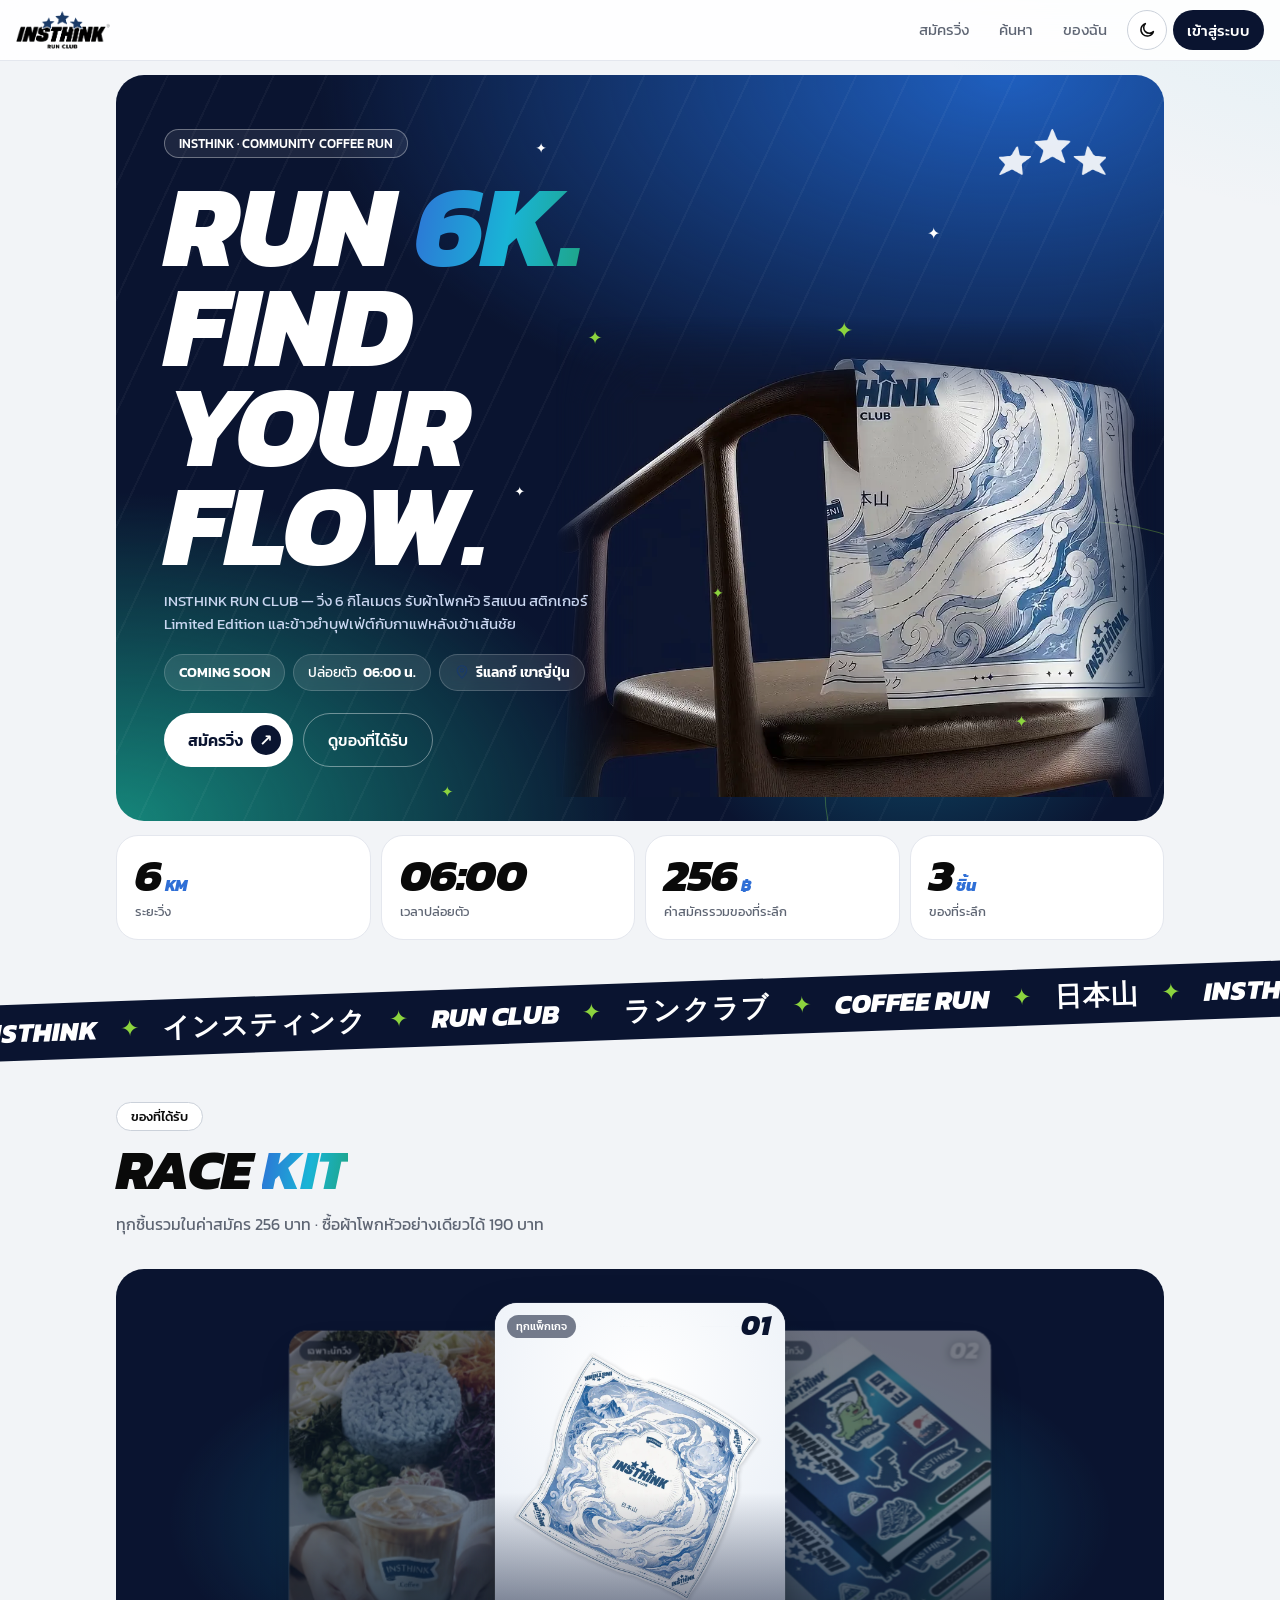
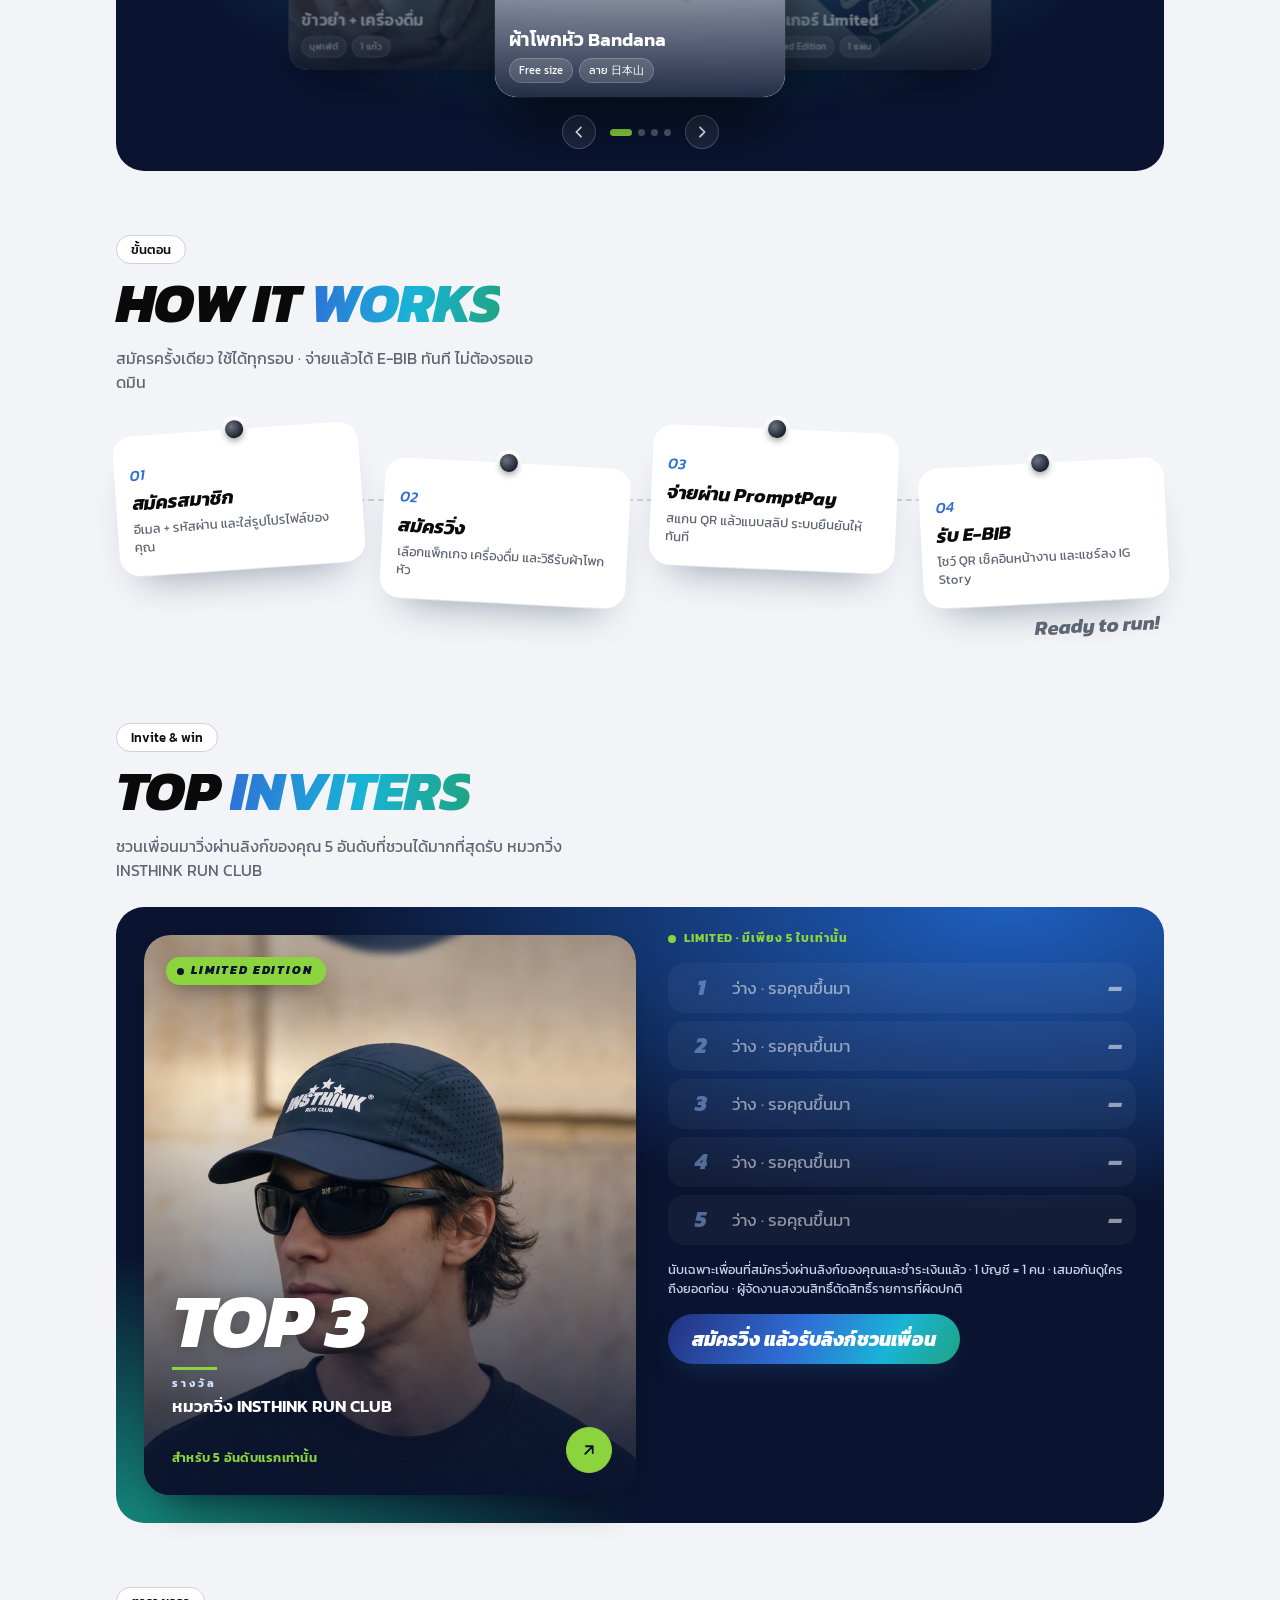
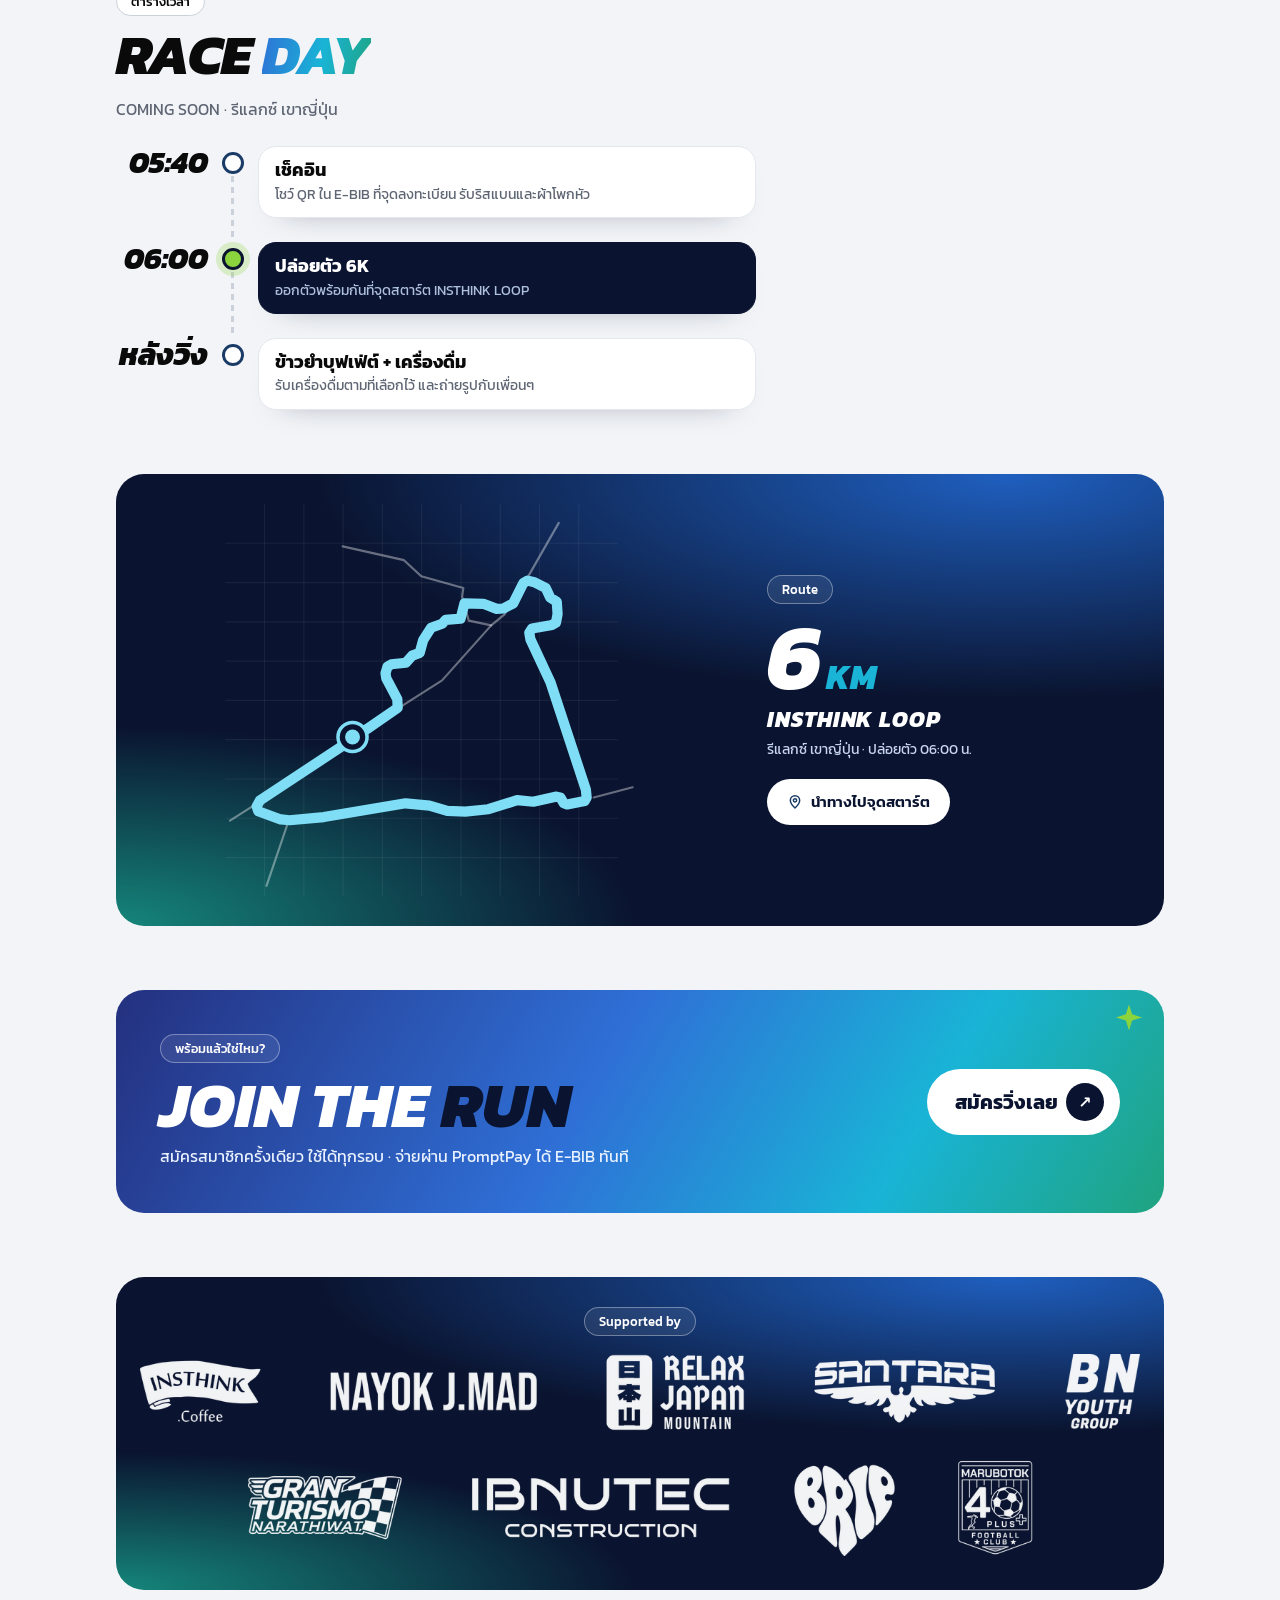
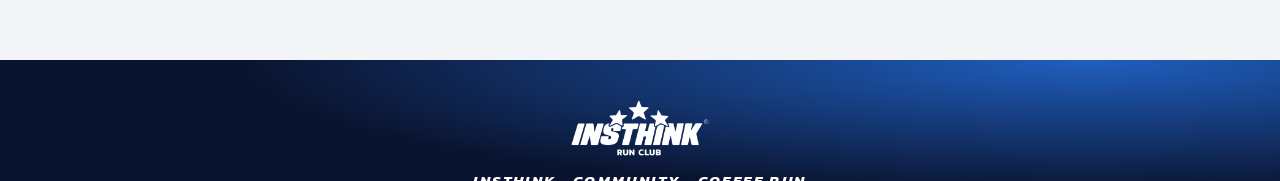
==== index.html @ 8b151c6b "Add files via upload" ====
<!doctype html>
<html lang="th">
<head>
  <meta charset="utf-8">
  <meta name="viewport" content="width=device-width, initial-scale=1, viewport-fit=cover">
  <meta name="theme-color" content="#FFFFFF">
  <script>try{var t=localStorage.getItem('irc_theme')||(matchMedia('(prefers-color-scheme: dark)').matches?'dark':'light');document.documentElement.dataset.theme=t;if(t==='dark')document.querySelector('meta[name=theme-color]').content='#070D1F'}catch(e){}</script>
  <title>INSTHINK RUN CLUB · สมัครวิ่ง 6K</title>
  <meta name="description" content="สมัครวิ่ง 6K กับ INSTHINK RUN CLUB รับผ้าโพกหัว Bandana และ E-BIB ออนไลน์">
  <link rel="icon" href="img/logo.png">
  <link rel="preconnect" href="https://fonts.googleapis.com">
  <link rel="preconnect" href="https://fonts.gstatic.com" crossorigin>
  <link href="https://fonts.googleapis.com/css2?family=Kanit:ital,wght@0,300;0,400;0,500;0,600;0,700;0,800;1,700;1,800&display=swap" rel="stylesheet">
  <link rel="stylesheet" href="css/style.css?v=20.24">
</head>
<body>
  <header class="site-head" data-nav></header>

  <div class="wrap">
    <!-- ================= HERO (การ์ดมืดไล่เฉด + รูปผ้าโพกหัว) ================= -->
    <section class="hero2">
      <div class="hero-sparks" aria-hidden="true"><span class="spark t1">✦</span><span class="spark t2">✦</span><span class="spark t3">✦</span><span class="spark t4">✦</span></div>
      <div class="hero2-text">
        <span class="kicker light">INSTHINK · COMMUNITY COFFEE RUN</span>
        <h1>Run <span class="g">6K.</span><br>Find Your Flow.</h1>
        <p class="hero2-sub"><span id="evEdition">INSTHINK RUN CLUB</span> — วิ่ง 6 กิโลเมตร รับผ้าโพกหัว ริสแบน สติกเกอร์ Limited Edition และข้าวยำบุฟเฟ่ต์กับกาแฟหลังเข้าเส้นชัย</p>
        <div class="hero-meta">
          <span class="meta-chip"><b id="evDate">—</b></span>
          <span class="meta-chip">ปล่อยตัว <b id="evTime">—</b></span>
          <a class="meta-chip map-chip" id="evLocLink" target="_blank" rel="noopener"><svg viewBox="0 0 24 24" width="16" height="16" fill="none" stroke="currentColor" stroke-width="2.2" stroke-linecap="round" stroke-linejoin="round"><path d="M12 21s-7-6.1-7-11.5A7 7 0 0 1 19 9.5C19 14.9 12 21 12 21z"/><circle cx="12" cy="9.5" r="2.5"/></svg><b id="evLoc">—</b></a>
        </div>
        <div class="hero2-cta">
          <a class="btn btn-light" href="register.html">สมัครวิ่ง <span class="arr">↗</span></a>
          <a class="btn btn-ghost" href="#goods">ดูของที่ได้รับ</a>
        </div>
      </div>
      <div class="hero2-art" aria-hidden="true">
        <div class="hero-stars" id="heroStars"></div>
        <div class="bandana-shot bstage" id="bStage">
          <video class="bs-video" autoplay muted loop playsinline preload="auto" poster="img/hero-chair-poster.webp" disablepictureinpicture>
            <source src="img/hero-chair.mp4" type="video/mp4">
          </video>
        </div>
        <span class="spark s1">✦</span><span class="spark s2">✦</span><span class="spark s3">✦</span><span class="spark s7">✦</span><span class="spark s9">✦</span>
      </div>
    </section>

    <!-- ตัวเลขสำคัญ -->
    <section class="stats" data-reveal="stagger">
      <div><b>6<small>KM</small></b><span>ระยะวิ่ง</span></div>
      <div><b id="stTime">06:00</b><span>เวลาปล่อยตัว</span></div>
      <div><b>256<small>฿</small></b><span>ค่าสมัครรวมของที่ระลึก</span></div>
      <div><b>3<small>ชิ้น</small></b><span>ของที่ระลึก</span></div>
    </section>
  </div>

  <!-- แถบตัวอักษรเลื่อน -->
  <div class="marquee" aria-hidden="true"><div class="track">
    <span>INSTHINK</span><i>✦</i><span class="jp">インスティンク</span><i>✦</i><span>RUN CLUB</span><i>✦</i><span class="jp">ランクラブ</span><i>✦</i><span>COFFEE RUN</span><i>✦</i><span class="jp">日本山</span><i>✦</i>
    <span>INSTHINK</span><i>✦</i><span class="jp">インスティンク</span><i>✦</i><span>RUN CLUB</span><i>✦</i><span class="jp">ランクラブ</span><i>✦</i><span>COFFEE RUN</span><i>✦</i><span class="jp">日本山</span><i>✦</i>
  </div></div>

  <main class="wrap">
    <!-- ของที่ได้รับ (สไลด์แนวนอน) -->
    <section id="goods" class="block" data-reveal>
      <div class="block-head">
        <div>
          <span class="kicker">ของที่ได้รับ</span>
          <h2 class="block-title">Race <span class="g">Kit</span></h2>
          <p class="muted">ทุกชิ้นรวมในค่าสมัคร 256 บาท · ซื้อผ้าโพกหัวอย่างเดียวได้ 190 บาท</p>
        </div>
      </div>
      <!-- Coverflow: การ์ดกลางใหญ่ ข้างๆ เล็ก/จาง เลื่อนเองอัตโนมัติ + ปุ่มซ้ายขวา + ปัดได้ -->
      <div class="cf" id="kitFlow" aria-roledescription="carousel" aria-label="ของที่ได้รับ">
        <div class="cf-stage">
          <figure class="cf-card light flat"><img src="img/bandana-flat.webp" alt="ผ้าโพกหัว INSTHINK Bandana">
            <span class="cf-tag">ทุกแพ็กเกจ</span><span class="cf-no">01</span>
            <figcaption><b>ผ้าโพกหัว Bandana</b><span><i>Free size</i><i>ลาย 日本山</i></span></figcaption></figure>
          <figure class="cf-card"><img src="img/stickers.webp" alt="สติกเกอร์ Limited Edition">
            <span class="cf-tag">เฉพาะนักวิ่ง</span><span class="cf-no">02</span>
            <figcaption><b>สติกเกอร์ Limited</b><span><i>Limited Edition</i><i>1 แผ่น</i></span></figcaption></figure>
          <figure class="cf-card"><img src="img/wristband.webp" alt="ริสแบน INSTHINK" style="object-position:50% 45%">
            <span class="cf-tag">เฉพาะนักวิ่ง</span><span class="cf-no">03</span>
            <figcaption><b>ริสแบน</b><span><i>Wristband</i><i>Coffee Run</i></span></figcaption></figure>
          <figure class="cf-card"><img src="img/meal.webp" alt="ข้าวยำบุฟเฟ่ต์และเครื่องดื่ม INSTHINK Coffee">
            <span class="cf-tag">เฉพาะนักวิ่ง</span><span class="cf-no">04</span>
            <figcaption><b>ข้าวยำ + เครื่องดื่ม</b><span><i>บุฟเฟ่ต์</i><i>1 แก้ว</i></span></figcaption></figure>
        </div>
        <div class="cf-ctrl">
          <button class="cf-btn" type="button" data-cf="-1" aria-label="ก่อนหน้า"><svg viewBox="0 0 24 24" width="16" height="16" fill="none" stroke="currentColor" stroke-width="2.6" stroke-linecap="round" stroke-linejoin="round"><path d="M15 5l-7 7 7 7"/></svg></button>
          <div class="cf-dots" role="tablist"></div>
          <button class="cf-btn" type="button" data-cf="1" aria-label="ถัดไป"><svg viewBox="0 0 24 24" width="16" height="16" fill="none" stroke="currentColor" stroke-width="2.6" stroke-linecap="round" stroke-linejoin="round"><path d="M9 5l7 7-7 7"/></svg></button>
        </div>
      </div>
    </section>

    <!-- ขั้นตอน (การ์ดปักหมุด) -->
    <section class="block" data-reveal>
      <span class="kicker">ขั้นตอน</span>
      <h2 class="block-title">How it <span class="g">works</span></h2>
      <p class="muted" style="max-width:420px">สมัครครั้งเดียว ใช้ได้ทุกรอบ · จ่ายแล้วได้ E-BIB ทันที ไม่ต้องรอแอดมิน</p>
      <div class="pins" data-reveal="stagger">
        <article class="pin"><i></i><small>01</small><h3>สมัครสมาชิก</h3><p>อีเมล + รหัสผ่าน และใส่รูปโปรไฟล์ของคุณ</p></article>
        <article class="pin"><i></i><small>02</small><h3>สมัครวิ่ง</h3><p>เลือกแพ็กเกจ เครื่องดื่ม และวิธีรับผ้าโพกหัว</p></article>
        <article class="pin"><i></i><small>03</small><h3>จ่ายผ่าน PromptPay</h3><p>สแกน QR แล้วแนบสลิป ระบบยืนยันให้ทันที</p></article>
        <article class="pin"><i></i><small>04</small><h3>รับ E-BIB</h3><p>โชว์ QR เช็คอินหน้างาน และแชร์ลง IG Story</p></article>
      </div>
      <p class="ready">Ready to run!</p>
    </section>

    <!-- กระดานผู้นำ: ชวนเพื่อนมากที่สุด -->
    <section class="block lb" id="leaderboard" data-reveal>
      <span class="kicker">Invite &amp; win</span>
      <h2 class="block-title">Top <span class="g">inviters</span></h2>
      <p class="muted" style="max-width:460px" id="lbIntro"></p>
      <div class="lb-card">
        <div class="lb-prize" id="lbPrizeBox">
          <figure class="lb-media" id="lbMedia">
            <img class="m-photo" id="lbPrizeImg" alt="นายแบบสวมหมวกวิ่ง INSTHINK RUN CLUB" hidden>
          </figure>
          <div class="lb-txt"><span class="lb-top">TOP <i id="lbN">5</i></span><small>รางวัล</small><b id="lbPrize"></b></div>
          <span class="lb-badge" id="lbBadge" hidden></span>
          <span id="lbPrizeNote"></span>
          <a class="lb-go" href="register.html" aria-label="สมัครวิ่ง"><svg viewBox="0 0 24 24" width="18" height="18" fill="none" stroke="currentColor" stroke-width="2.4" stroke-linecap="round" stroke-linejoin="round"><path d="M7 17L17 7M8 7h9v9"/></svg></a>
        </div>
        <div class="lb-meta"><span class="lb-scarce" id="lbScarce"></span></div>
        <div class="lb-me" id="lbMe" hidden></div>
        <ol class="lb-list" id="lbList"></ol>
        <div class="lb-news" id="lbNews" hidden aria-live="polite"></div>
        <p class="lb-rule" id="lbRule"></p>
        <a class="btn btn-primary" href="register.html" id="lbCta">สมัครวิ่ง แล้วรับลิงก์ชวนเพื่อน</a>
      </div>
    </section>

    <!-- ตารางเวลาวันงาน -->
    <section class="block" data-reveal>
      <span class="kicker">ตารางเวลา</span>
      <h2 class="block-title">Race <span class="g">Day</span></h2>
      <p class="muted" id="tlDate"></p>
      <ol class="timeline" id="timeline" data-reveal="stagger"></ol>
    </section>

    <!-- เส้นทาง (การ์ดมืด) -->
    <section class="route-dark" data-reveal>
      <div class="rd-map" id="homeRoute"></div>
      <div class="rd-info">
        <span class="kicker light">Route</span>
        <div class="rd-km">6<small>KM</small></div>
        <div class="rd-name" id="homeRouteName">INSTHINK LOOP</div>
        <p id="homeRouteLoc"></p>
        <a class="btn btn-light nav-btn" id="mapBtn" target="_blank" rel="noopener"><svg viewBox="0 0 24 24" width="16" height="16" fill="none" stroke="currentColor" stroke-width="2.2" stroke-linecap="round" stroke-linejoin="round"><path d="M12 21s-7-6.1-7-11.5A7 7 0 0 1 19 9.5C19 14.9 12 21 12 21z"/><circle cx="12" cy="9.5" r="2.5"/></svg>นำทางไปจุดสตาร์ต</a>
      </div>
    </section>

    <!-- ปุ่มใหญ่ไปหน้าสมัคร -->
    <section class="cta-big" data-reveal>
      <div>
        <span class="kicker light">พร้อมแล้วใช่ไหม?</span>
        <h2>Join the <span class="g">run</span></h2>
        <p>สมัครสมาชิกครั้งเดียว ใช้ได้ทุกรอบ · จ่ายผ่าน PromptPay ได้ E-BIB ทันที</p>
      </div>
      <a class="btn btn-light btn-xl" href="register.html">สมัครวิ่งเลย <span class="arr">↗</span></a>
    </section>

    <!-- สปอนเซอร์ -->
    <section class="sponsors" data-reveal>
      <span class="kicker light">Supported by</span>
      <picture>
        <source media="(min-width: 720px)" srcset="img/sponsors-row-white.webp">
        <img src="img/sponsors-grid-white.webp" alt="ผู้สนับสนุน: Insthink Coffee, Nayok J.Mad, Relax Japan Mountain, Santara, BN Youth Group, Gran Turismo Narathiwat, Ibnutec Construction, BRIP, Marubotok 40 Plus FC" loading="lazy">
      </picture>
    </section>
  </main>

  <footer class="site-foot"><img src="img/logo.png" alt="INSTHINK RUN CLUB"></footer>

  <script src="js/config.js?v=20.24"></script>
  <script src="js/api.js?v=20.24"></script>
  <script src="js/common.js?v=20.24"></script>
  <script src="js/home.js?v=20.24"></script>
</body>
</html>
---- css/style.css ----
/* =====================================================================
   INSTHINK RUN CLUB — Design System
   แนวทางจากโลโก้: ขาว / ดำ / กรมท่า (Navy) · ตัวอักษรหนาเอียง (Kanit 800 Italic)
   ลวดลาย: ดาว 3 ดวง + เส้นความเร็วแนวทแยง
   ===================================================================== */

:root {
  --bg: #F2F4F7;
  --surface: #FFFFFF;
  --surface-2: #F7F8FA;
  --line: #E4E7EE;
  --line-2: #CBD1DA;
  --ink: #0A0A0A;
  --muted: #5E6573;
  --navy: #1B3B67;       /* สีดาวในโลโก้ */
  --navy-deep: #0F2244;
  --navy-tint: #E9EFF8;
  --sky: #8FB4E8;        /* ใช้บนพื้นกรมท่า */
  /* โทนจากผ้าโพกหัว / สติกเกอร์: คราม → น้ำเงิน → ฟ้า → เขียวอมฟ้า */
  --indigo: #24307F;
  --blue: #2F6FD6;
  --cyan: #19B4D6;
  --teal: #1FA37F;
  --lime: #8CD43E;       /* เลข 3 ในโลโก้ — ใช้เป็นจุดเน้นเล็ก ๆ */
  --night: #0A1430;      /* พื้นมืดแบบ GreenBank */
  --grad: linear-gradient(120deg, #24307F 0%, #2F6FD6 45%, #19B4D6 75%, #1FA37F 100%);
  --grad-night: radial-gradient(120% 90% at 85% 0%, #1F5FBF 0%, rgba(31,95,191,0) 55%), radial-gradient(90% 80% at 0% 100%, #15867A 0%, rgba(21,134,122,0) 55%), #0A1430;
  --ok: #12965A;
  --ok-tint: #E4F5EC;
  --warn: #B86E00;
  --warn-tint: #FFF3DE;
  --info: #1F66C9;
  --info-tint: #E6EFFC;
  --bad: #CC2F3B;
  --bad-tint: #FCE9EA;

  --font: 'Kanit', system-ui, sans-serif;
  --r: 22px;
  --r-sm: 14px;
  --gutter: 16px;
  --max: 1080px;
  --skew: -10deg;
}

*, *::before, *::after { box-sizing: border-box; }
html { -webkit-text-size-adjust: 100%; }
body {
  margin: 0; min-height: 100vh; overflow-x: hidden;
  background: var(--bg); color: var(--ink);
  font: 400 16px/1.55 var(--font);
  background-image: radial-gradient(900px 520px at 110% -10%, rgba(25,180,214,.10), transparent 60%);
  background-attachment: fixed;
}
img, svg, canvas { max-width: 100%; }
a { color: var(--navy); text-decoration: none; }
h1, h2, h3 { margin: 0; line-height: 1.05; }
button, input, select, textarea { font: inherit; color: inherit; }

/* ตัวอักษรสไตล์โลโก้: หนา เอียง ตัวพิมพ์ใหญ่ */
.display { font-weight: 800; font-style: italic; text-transform: uppercase; letter-spacing: -.01em; }

.wrap { width: 100%; max-width: var(--max); margin: 0 auto; padding: 0 var(--gutter); }
.muted { color: var(--muted); }
.hidden { display: none !important; }
.center { text-align: center; }
.mt { margin-top: 18px; }
.small { font-size: 13px; }

/* ---------------- Header ---------------- */
.site-head {
  position: sticky; top: 0; z-index: 40;
  display: flex; align-items: center; justify-content: space-between; gap: 12px;
  padding: 10px var(--gutter);
  background: rgba(255,255,255,.9);
  backdrop-filter: blur(12px); -webkit-backdrop-filter: blur(12px);
  border-bottom: 1px solid var(--line);
}
.brand { display: flex; align-items: center; gap: 10px; color: var(--ink); }
.brand img { height: 38px; width: auto; display: block; }
.brand .tag-role { font: 800 italic 13px/1 var(--font); letter-spacing: .08em; background: var(--ink); color: #fff; padding: 6px 9px; border-radius: 6px; }
.nav-links { display: flex; gap: 2px; }
.nav-links { align-items: center; }
.nav-links a { color: var(--muted); font-size: 15px; padding: 8px 14px; border-radius: 99px; white-space: nowrap; }
.nav-links a.on { color: #fff; background: var(--night); }
.nav-links a:not(.on):hover { color: var(--ink); background: var(--surface-2); }
.nav-links a.btn-dark, .nav-links a.btn-dark:hover { color: #fff; background: var(--night); font-weight: 500; }
@media (max-width: 400px) { .brand img { height: 32px; } .nav-links a { padding: 7px 9px; font-size: 14px; } }

/* ---------------- Hero ---------------- */
.hero { position: relative; padding: 40px 0 26px; overflow: hidden; margin: 0 calc(-1 * var(--gutter)); padding-left: var(--gutter); padding-right: var(--gutter); }
.eyebrow {
  display: inline-flex; align-items: center; gap: 8px;
  font: 700 italic 13px/1 var(--font); letter-spacing: .16em; text-transform: uppercase;
  color: #fff; background: var(--navy); padding: 8px 14px; border-radius: 6px; transform: skewX(var(--skew));
}
.eyebrow > * { transform: skewX(10deg); }
.hero h1 { font: 800 italic clamp(50px, 13vw, 124px)/.88 var(--font); text-transform: uppercase; margin-top: 18px; letter-spacing: -.02em; }
.hero h1 .n { color: var(--navy); }
.hero h1 .o { color: transparent; -webkit-text-stroke: 2.5px var(--ink); }
.hero-meta { display: flex; flex-wrap: wrap; gap: 8px; margin-top: 22px; }
.meta-chip { display: inline-flex; gap: 6px; align-items: center; background: var(--surface); border: 1px solid var(--line); border-radius: 99px; padding: 7px 14px; font-size: 14px; }
.meta-chip b { font-weight: 600; }
.hero-stars { position: absolute; right: 0; top: 34px; display: flex; gap: 6px; align-items: flex-end; color: var(--navy); pointer-events: none; }
.hero-stars img { height: 74px; width: auto; display: block; }
.hero-stripes {
  position: absolute; right: -40px; bottom: 6px; width: 300px; height: 90px; pointer-events: none;
  background: repeating-linear-gradient(115deg, var(--navy) 0 9px, transparent 9px 22px); opacity: .9;
  -webkit-mask: linear-gradient(90deg, transparent, #000 70%); mask: linear-gradient(90deg, transparent, #000 70%);
}
@media (max-width: 700px) { .hero-stars { top: 20px; transform: scale(.7); transform-origin: right top; } .hero-stripes { width: 170px; height: 60px; opacity: .5; } }

/* ---------------- Section / Card ---------------- */
.section-title { display: flex; align-items: baseline; gap: 12px; margin: 34px 0 14px; font: 800 italic 26px/1 var(--font); text-transform: uppercase; }
.section-title { align-items: center; }
.section-title .num { font: 600 13px/1 var(--font); font-style: normal; letter-spacing: .06em; color: var(--navy); border: 1.5px solid var(--line-2); background: var(--surface); padding: 6px 12px; border-radius: 99px; }
.section-title small { font: 400 14px var(--font); color: var(--muted); text-transform: none; }
.card { background: var(--surface); border: 1px solid var(--line); border-radius: var(--r); padding: 20px; box-shadow: 0 1px 2px rgba(15,34,68,.04), 0 18px 40px -30px rgba(15,34,68,.35); }
@media (min-width: 720px) { .card { padding: 26px; } }
.card-title { font: 800 italic 21px/1.1 var(--font); text-transform: uppercase; margin-bottom: 12px; display: flex; justify-content: space-between; align-items: center; gap: 10px; flex-wrap: wrap; }

/* ---------------- Form ---------------- */
.grid { display: grid; gap: 14px; }
@media (min-width: 640px) { .grid-2 { grid-template-columns: 1fr 1fr; } .grid-3 { grid-template-columns: repeat(3, 1fr); } }
.field label, .label { display: block; font-size: 14px; color: var(--muted); margin-bottom: 6px; }
.req { color: var(--bad); }
.input {
  width: 100%; min-height: 48px; padding: 11px 14px;
  background: var(--surface); border: 1.5px solid var(--line-2); border-radius: var(--r-sm);
  font-size: 16px; /* 16px กัน iOS zoom */ outline: none; transition: border-color .15s, box-shadow .15s;
  -webkit-appearance: none; appearance: none;
}
textarea.input { min-height: 88px; resize: vertical; }
select.input {
  background-image: linear-gradient(45deg, transparent 50%, var(--ink) 50%), linear-gradient(135deg, var(--ink) 50%, transparent 50%);
  background-position: calc(100% - 20px) 50%, calc(100% - 14px) 50%; background-size: 6px 6px; background-repeat: no-repeat; padding-right: 40px;
}
.input:focus { border-color: var(--navy); box-shadow: 0 0 0 3px rgba(27,59,103,.15); }
.input.invalid { border-color: var(--bad); }
.hint { font-size: 13px; color: var(--muted); margin-top: 5px; }
.err-msg { font-size: 13px; color: var(--bad); margin-top: 6px; }

/* ตัวเลือกแบบชิป (radio) */
.chips { display: flex; flex-wrap: wrap; gap: 8px; }
.chip { position: relative; }
.chip input { position: absolute; opacity: 0; inset: 0; cursor: pointer; margin: 0; }
.chip span {
  display: flex; align-items: center; justify-content: center; gap: 6px;
  min-height: 46px; padding: 10px 18px; border-radius: 99px;
  background: var(--surface); border: 1.5px solid var(--line-2); font-size: 15px; transition: all .15s; user-select: none;
}
.chip input:checked + span { background: var(--night); color: #fff; border-color: var(--night); font-weight: 500; }
.chip input:focus-visible + span { box-shadow: 0 0 0 3px rgba(27,59,103,.3); }
.chip:hover span { border-color: var(--navy); }
.sweet .chip span { min-width: 66px; font-weight: 700; font-style: italic; }

/* การ์ดเลือกแพ็กเกจ */
.packages { display: grid; gap: 12px; }
@media (min-width: 640px) { .packages { grid-template-columns: 1.15fr 1fr; } }
.pkg { position: relative; }
.pkg input { position: absolute; opacity: 0; inset: 0; margin: 0; cursor: pointer; z-index: 2; }
.pkg .box {
  position: relative; overflow: hidden; height: 100%;
  padding: 20px; border-radius: var(--r); background: var(--surface); border: 2px solid var(--line); transition: all .18s;
}
.pkg .top { display: flex; justify-content: space-between; align-items: flex-start; gap: 10px; }
.pkg .lbl { font: 800 italic 24px/1 var(--font); text-transform: uppercase; }
.pkg .ttl { font-size: 14px; color: var(--muted); margin-top: 4px; }
.pkg .price { font: 800 italic 46px/.9 var(--font); color: var(--navy); white-space: nowrap; }
.pkg .price small { font-size: 18px; }
.pkg ul { list-style: none; padding: 0; margin: 16px 0 0; display: grid; gap: 6px; font-size: 14px; }
.pkg li { display: flex; gap: 8px; align-items: center; }
.pkg li::before { content: ''; width: 14px; height: 14px; flex: none; background: var(--navy); clip-path: polygon(50% 0, 61% 35%, 98% 35%, 68% 57%, 79% 91%, 50% 70%, 21% 91%, 32% 57%, 2% 35%, 39% 35%); }
.pkg .seats { display: inline-block; margin-top: 14px; font-size: 13px; font-weight: 500; color: var(--navy); background: var(--navy-tint); padding: 4px 10px; border-radius: 99px; }
.pkg .seats.full { color: var(--bad); background: var(--bad-tint); }
.pkg .box::after {
  content: ''; position: absolute; right: -24px; top: 0; bottom: 0; width: 110px; opacity: 0; transition: opacity .2s;
  background: repeating-linear-gradient(115deg, var(--navy) 0 6px, transparent 6px 16px);
  -webkit-mask: linear-gradient(90deg, transparent, #000); mask: linear-gradient(90deg, transparent, #000);
}
.pkg input:checked + .box { border-color: var(--navy); box-shadow: 0 12px 34px -14px rgba(27,59,103,.55); }
.pkg input:checked + .box::after { opacity: .14; }
.pkg input:disabled + .box { opacity: .5; }

/* การ์ดเลือกวิธีรับของ */
.options { display: grid; gap: 10px; }
@media (min-width: 640px) { .options { grid-template-columns: 1fr 1fr; } }
.opt { position: relative; }
.opt input { position: absolute; opacity: 0; inset: 0; margin: 0; cursor: pointer; }
.opt .box { display: flex; justify-content: space-between; align-items: center; gap: 10px; padding: 14px 18px; min-height: 58px; border: 1.5px solid var(--line-2); border-radius: var(--r-sm); background: var(--surface); transition: all .15s; }
.opt .box b { font-weight: 500; }
.opt .box span { color: var(--muted); font-size: 14px; white-space: nowrap; }
.opt input:checked + .box { border-color: var(--navy); background: var(--navy-tint); box-shadow: inset 0 0 0 1px var(--navy); }

.bandana-note { display: flex; gap: 14px; align-items: center; padding: 14px; background: var(--navy-tint); border-radius: var(--r-sm); font-size: 14px; }
.bandana-note .ico { width: 46px; height: 46px; flex: none; border-radius: 10px; background: var(--navy); display: grid; place-items: center; color: #fff; }
.bandana-note .ico svg { width: 24px; height: 24px; }

.check { display: flex; gap: 10px; align-items: flex-start; font-size: 14px; color: var(--muted); cursor: pointer; }
.check input { width: 20px; height: 20px; accent-color: var(--navy); margin-top: 2px; flex: none; }

/* สรุปยอด */
.summary { display: grid; gap: 8px; font-size: 15px; }
.summary .row { display: flex; justify-content: space-between; gap: 10px; }
.summary .total { border-top: 2px dashed var(--line-2); padding-top: 12px; margin-top: 4px; align-items: baseline; }
.summary .total b { font: 800 italic 34px/1 var(--font); color: var(--navy); }

/* ---------------- Buttons ---------------- */
.btn {
  display: inline-flex; align-items: center; justify-content: center; gap: 8px;
  min-height: 50px; padding: 12px 24px; border-radius: 99px; cursor: pointer;
  font: 500 16px/1 var(--font); transition: transform .12s, background .15s, box-shadow .15s;
  background: var(--surface); color: var(--ink); border: 1.5px solid var(--line-2);
}
.btn:hover { border-color: var(--ink); }
.btn:active { transform: translateY(1px) scale(.99); }
.btn:disabled { opacity: .5; cursor: not-allowed; }
.btn-primary {
  background: var(--grad); color: #fff; border: 0;
  font: 800 italic 19px/1 var(--font); text-transform: uppercase; letter-spacing: .01em;
  box-shadow: 0 12px 28px -12px rgba(27,59,103,.8);
}
.btn-primary:hover { filter: brightness(1.08); }
.btn-dark { background: var(--night); color: #fff; border: 0; }
.btn-dark:hover { background: #222; }
.btn-ok { background: var(--ok); color: #fff; border: 0; }
.btn-danger { color: var(--bad); }
.btn-block { width: 100%; }
.btn-sm { min-height: 36px; padding: 7px 14px; font-size: 14px; border-radius: 99px; }
/* วงกลมลูกศรในปุ่ม (แบบ Creatiwise "Let's talk ↗") */
.btn .arr { width: 30px; height: 30px; margin-right: -12px; border-radius: 50%; display: grid; place-items: center; background: #fff; color: var(--night); font: 700 16px/1 var(--font); font-style: normal; flex: none; }
.btn-row { display: flex; flex-wrap: wrap; gap: 10px; }
.btn-row > .btn { flex: 1 1 160px; }
.spinner { width: 16px; height: 16px; border-radius: 50%; border: 2.5px solid currentColor; border-right-color: transparent; animation: spin .7s linear infinite; }
@keyframes spin { to { transform: rotate(360deg); } }

/* ---------------- Pills ---------------- */
.pill { display: inline-flex; align-items: center; gap: 6px; padding: 4px 11px; border-radius: 99px; font-size: 13px; font-weight: 500; white-space: nowrap; background: var(--surface-2); color: var(--muted); border: 1px solid var(--line); }
.pill::before { content: ''; width: 7px; height: 7px; border-radius: 50%; background: currentColor; }
.pill.ok { background: var(--ok-tint); color: var(--ok); border-color: transparent; }
.pill.warn { background: var(--warn-tint); color: var(--warn); border-color: transparent; }
.pill.info { background: var(--info-tint); color: var(--info); border-color: transparent; }
.pill.bad { background: var(--bad-tint); color: var(--bad); border-color: transparent; }

/* ---------------- Toast & demo flag ---------------- */
#toasts { position: fixed; left: 50%; bottom: 36px; transform: translateX(-50%); z-index: 100; display: grid; gap: 8px; width: min(92vw, 420px); }
.toast { padding: 13px 16px; border-radius: 12px; background: var(--ink); color: #fff; box-shadow: 0 12px 40px rgba(0,0,0,.25); font-size: 15px; animation: tin .25s ease; }
.toast.ok { background: var(--ok); } .toast.err { background: var(--bad); }
.toast.out { opacity: 0; transform: translateY(8px); transition: all .4s; }
@keyframes tin { from { opacity: 0; transform: translateY(10px); } }
.has-demo { padding-bottom: 28px; }
.demo-flag { position: fixed; left: 0; right: 0; bottom: 0; z-index: 30; text-align: center; font-size: 12px; letter-spacing: .05em; padding: 5px; color: #fff; background: var(--ink); }

/* ---------------- Success / steps ---------------- */
.success-head { text-align: center; margin: 26px 0 18px; }
.success-head .tick { width: 64px; height: 64px; margin: 0 auto 12px; border-radius: 50%; display: grid; place-items: center; background: var(--navy); color: #fff; font-size: 32px; animation: pop .4s cubic-bezier(.2,1.6,.4,1); }
@keyframes pop { from { transform: scale(.3); opacity: 0; } }
.success-head h2 { font: 800 italic 38px/1 var(--font); text-transform: uppercase; }

.steps { display: grid; grid-template-columns: repeat(4, 1fr); gap: 6px; margin: 6px 0 4px; }
.step { text-align: center; font-size: 12px; color: var(--muted); }
.step i { display: block; height: 6px; border-radius: 9px; background: var(--line); margin-bottom: 7px; }
.step.done i { background: var(--navy); }
.step.now i { background: repeating-linear-gradient(115deg, var(--navy) 0 6px, var(--sky) 6px 12px); }
.step.done, .step.now { color: var(--ink); font-weight: 500; }

/* ---------------- Payment ---------------- */
.pay-grid { display: grid; gap: 18px; }
@media (min-width: 640px) { .pay-grid { grid-template-columns: auto 1fr; align-items: start; } }
.pp-card { width: 236px; margin: 0 auto; border-radius: 14px; overflow: hidden; border: 1px solid var(--line); background: #fff; text-align: center; }
.pp-card .pp-head { background: #113566; color: #fff; padding: 9px; font: 700 15px/1 var(--font); letter-spacing: .04em; }
.pp-card .pp-qr { padding: 14px 18px 6px; display: grid; place-items: center; }
.pp-card .pp-qr canvas { width: 196px !important; height: 196px !important; }
.pp-card .pp-amt { font: 800 italic 28px/1.1 var(--font); color: var(--navy); }
.pp-card .pp-name { font-size: 13px; color: var(--muted); padding: 2px 10px 12px; }
.amount-big { font: 800 italic 52px/1 var(--font); color: var(--navy); }
.upload { display: grid; place-items: center; gap: 6px; text-align: center; padding: 20px; border: 2px dashed var(--line-2); border-radius: var(--r); background: var(--surface-2); cursor: pointer; transition: border-color .15s; }
.upload:hover { border-color: var(--navy); }
.upload input { display: none; }
.upload img { max-height: 260px; border-radius: 8px; }
.notice { padding: 12px 14px; border-radius: var(--r-sm); font-size: 14px; }
.notice.warn { background: var(--warn-tint); color: #6b4000; }
.notice.info { background: var(--info-tint); color: #133e7a; }
.notice.bad { background: var(--bad-tint); color: #7a1820; }
.notice.ok { background: var(--ok-tint); color: #0b5634; }

/* ---------------- E-BIB ---------------- */
/* ป้าย BIB กระดาษ: พื้นขาว แถบดำ+โลโก้ขาว แถบลายกรมท่า เลขใหญ่ */
.ebib { position: relative; overflow: hidden; background: #fff; border-radius: 20px; max-width: 520px; margin: 0 auto; border: 1px solid var(--line); box-shadow: 0 30px 70px -32px rgba(15,34,68,.55); }
.ebib-top { display: flex; justify-content: space-between; align-items: center; gap: 10px; padding: 14px 18px; background: var(--ink); color: #fff; }
.ebib-top img { height: 40px; width: auto; display: block; }
.ebib-top .d { font: 800 italic 26px/1 var(--font); background: #fff; color: var(--ink); padding: 6px 12px 5px; border-radius: 7px; transform: skewX(var(--skew)); }
.ebib-band { height: 12px; background: repeating-linear-gradient(115deg, var(--navy) 0 12px, #fff 12px 18px); }
.ebib-num { text-align: center; font: 800 italic clamp(70px, 21vw, 140px)/.95 var(--font); letter-spacing: -.02em; padding: 18px 10px 4px; white-space: nowrap; }
.ebib-name { text-align: center; font: 600 22px/1.2 var(--font); padding: 0 16px; }
.ebib-name small { display: block; font-size: 14px; color: var(--muted); font-weight: 400; }
.ebib-foot { display: grid; grid-template-columns: auto 1fr; gap: 16px; align-items: center; padding: 18px; margin-top: 14px; border-top: 2px dashed var(--line-2); }
.ebib-qr { position: relative; background: #fff; padding: 8px; border-radius: 10px; border: 1px solid var(--line); width: 134px; height: 134px; display: grid; place-items: center; }
.ebib-qr canvas { width: 116px !important; height: 116px !important; }
.ebib-qr .lock { position: absolute; inset: 0; display: grid; place-items: center; text-align: center; font-size: 12px; color: var(--muted); background: repeating-linear-gradient(45deg, #fff 0 6px, #F1F3F6 6px 12px); border-radius: 10px; padding: 8px; }
.ebib-info { display: grid; gap: 6px; font-size: 13px; }
.ebib-info .row { display: flex; justify-content: space-between; gap: 8px; border-bottom: 1px solid var(--line); padding-bottom: 4px; }
.ebib-info .row span { color: var(--muted); } .ebib-info .row b { font-weight: 500; text-align: right; }
.ebib-barcode { padding: 0 18px 16px; }
.ebib-barcode svg { width: 100%; height: 44px; display: block; }
.ebib-ribbon { position: absolute; top: 92px; right: -46px; transform: rotate(35deg); font: 800 italic 13px/1 var(--font); letter-spacing: .1em; padding: 7px 52px; color: #fff; background: var(--ok); }
.ebib-ribbon.wait { background: var(--warn); }

/* ---------------- Profile layout ---------------- */
.profile-grid { display: grid; gap: 18px; margin-top: 18px; }
@media (min-width: 900px) { .profile-grid { grid-template-columns: 1fr 1fr; align-items: start; } }
.kv { display: grid; grid-template-columns: repeat(2, 1fr); gap: 10px; }
.kv > div { background: var(--surface-2); border: 1px solid var(--line); border-radius: var(--r-sm); padding: 11px 12px; min-width: 0; }
.kv > div.wide { grid-column: 1 / -1; }
.kv span { display: block; font-size: 12px; color: var(--muted); }
.kv b { font: 500 16px/1.35 var(--font); overflow-wrap: anywhere; }
.route-box { aspect-ratio: 16/11; background: var(--surface-2); border: 1px solid var(--line); border-radius: var(--r); padding: 10px; }
.route-box svg { width: 100%; height: 100%; display: block; }

/* ---------------- Search ---------------- */
.search-bar { display: flex; gap: 8px; }
.search-bar .input { flex: 1; min-height: 56px; font-size: 18px; }
.search-bar .btn { min-height: 56px; }
.results { display: grid; gap: 10px; margin-top: 18px; }
.result { display: grid; grid-template-columns: auto 1fr auto; gap: 14px; align-items: center; background: var(--surface); border: 1px solid var(--line); border-radius: var(--r); padding: 14px 16px; color: var(--ink); transition: border-color .15s, transform .12s; }
.result:hover { border-color: var(--navy); transform: translateX(2px); }
.result .bib-tag { font: 800 italic 22px/1 var(--font); background: var(--ink); color: #fff; padding: 9px 10px 8px; border-radius: 8px; min-width: 86px; text-align: center; }
.result .bib-tag.m { background: var(--navy); }
.result .who b { display: block; font-weight: 500; }
.result .who span { font-size: 13px; color: var(--muted); }

/* Modal */
.modal { position: fixed; inset: 0; z-index: 60; display: grid; place-items: center; padding: var(--gutter); background: rgba(10,10,10,.55); backdrop-filter: blur(3px); }
.modal .card { width: 100%; max-width: 460px; max-height: 92vh; overflow: auto; }
.modal h3 { font: 800 italic 24px/1.1 var(--font); text-transform: uppercase; margin-bottom: 12px; }
.slip-view { width: 100%; border-radius: 10px; border: 1px solid var(--line); display: block; background: var(--surface-2); min-height: 120px; }

/* ---------------- Check-in (staff) ---------------- */
.scan-wrap { display: grid; gap: 16px; margin-top: 18px; }
@media (min-width: 860px) { .scan-wrap { grid-template-columns: 1fr 1fr; } }
#reader { width: 100%; border-radius: var(--r); overflow: hidden; background: #000; min-height: 260px; }
#reader video { object-fit: cover; }
.scan-result { border-radius: var(--r); padding: 22px; min-height: 200px; display: flex; flex-direction: column; justify-content: center; background: var(--surface); border: 2px solid var(--line); transition: all .2s; }
.scan-result .big { font: 800 italic 60px/.95 var(--font); }
.scan-result.ok { background: var(--ok-tint); border-color: var(--ok); } .scan-result.ok .big { color: var(--ok); }
.scan-result.warn { background: var(--warn-tint); border-color: var(--warn); } .scan-result.warn .big { color: var(--warn); }
.scan-result.bad { background: var(--bad-tint); border-color: var(--bad); } .scan-result.bad .big { color: var(--bad); }
.scan-result .tags { display: flex; flex-wrap: wrap; gap: 6px; margin-top: 12px; }
.tag { font-size: 14px; padding: 5px 10px; border-radius: 7px; background: #fff; border: 1px solid var(--line); }
.tag b { color: var(--navy); font-weight: 600; }
.log { display: grid; gap: 6px; max-height: 280px; overflow: auto; }
.log div { display: flex; justify-content: space-between; gap: 10px; font-size: 14px; padding: 8px 10px; background: var(--surface-2); border-radius: 8px; }

/* ---------------- Admin ---------------- */
.kpis { display: grid; grid-template-columns: repeat(2, 1fr); gap: 12px; }
@media (min-width: 900px) { .kpis { grid-template-columns: repeat(5, 1fr); } }
.kpi { position: relative; overflow: hidden; background: var(--surface); border: 1px solid var(--line); border-radius: var(--r); padding: 16px; }
.kpi span { font-size: 13px; color: var(--muted); }
.kpi b { display: block; font: 800 italic 38px/1.05 var(--font); margin-top: 6px; font-variant-numeric: tabular-nums; }
.kpi b small { font-size: 18px; color: var(--muted); }
.kpi.hl { background: var(--navy); color: #fff; border: 0; }
.kpi.hl span, .kpi.hl b small { color: rgba(255,255,255,.7); }
.kpi.alert { background: var(--warn-tint); border-color: transparent; cursor: pointer; }
.kpi.alert b { color: var(--warn); }
.kpi .bar { height: 6px; background: var(--line); border-radius: 9px; margin-top: 10px; overflow: hidden; }
.kpi.hl .bar { background: rgba(255,255,255,.2); }
.kpi .bar i { display: block; height: 100%; background: var(--ok); border-radius: 9px; transition: width .6s; }
.kpi.hl .bar i { background: #fff; }

.panels { display: grid; gap: 14px; margin-top: 14px; }
@media (min-width: 900px) { .panels { grid-template-columns: repeat(3, 1fr); } }
.panel h3 { font: 800 italic 17px/1 var(--font); text-transform: uppercase; margin-bottom: 14px; }
.hbars { display: grid; gap: 9px; }
.hbar { display: grid; grid-template-columns: 104px 1fr 44px; gap: 10px; align-items: center; font-size: 14px; }
.hbar.click { cursor: pointer; border-radius: 6px; }
.hbar.click:hover .lbl { color: var(--navy); text-decoration: underline; }
.hbar .lbl { white-space: nowrap; overflow: hidden; text-overflow: ellipsis; }
.hbar .track { height: 20px; background: var(--surface-2); border-radius: 6px; overflow: hidden; position: relative; }
.hbar .fill { height: 100%; background: var(--navy); border-radius: 6px; transition: width .6s; }
.hbar .val { text-align: right; font-variant-numeric: tabular-nums; font-weight: 500; }
.stat-list { display: grid; gap: 8px; }
.stat-list div { display: flex; justify-content: space-between; gap: 10px; padding: 10px 12px; background: var(--surface-2); border-radius: 9px; font-size: 14px; }
.stat-list b { font: 800 italic 20px/1 var(--font); }

.toolbar { display: flex; flex-wrap: wrap; gap: 8px; align-items: center; }
.toolbar .input { min-height: 42px; padding: 8px 12px; width: auto; flex: 1 1 140px; font-size: 15px; }
.toolbar select.input { flex: 0 1 160px; }
.table-wrap { overflow-x: auto; border: 1px solid var(--line); border-radius: var(--r); margin-top: 12px; background: var(--surface); }
table { width: 100%; border-collapse: collapse; font-size: 14px; min-width: 900px; }
th, td { padding: 10px 12px; text-align: left; border-bottom: 1px solid var(--line); white-space: nowrap; vertical-align: middle; }
th { background: var(--surface-2); font-weight: 500; color: var(--muted); font-size: 13px; }
tr:hover td { background: #FAFBFC; }
td .bib { font: 800 italic 17px/1 var(--font); }
td .bib.m { color: var(--navy); }
td .actions { display: flex; gap: 6px; }
.live { display: inline-flex; align-items: center; gap: 7px; font-size: 13px; color: var(--muted); }
.live i { width: 8px; height: 8px; border-radius: 50%; background: var(--ok); animation: pulse 1.6s infinite; }
.live.off i { background: var(--line-2); animation: none; }
@keyframes pulse { 0% { box-shadow: 0 0 0 0 rgba(18,150,90,.5); } 70% { box-shadow: 0 0 0 9px rgba(18,150,90,0); } 100% { box-shadow: 0 0 0 0 rgba(18,150,90,0); } }

/* ---------------- Login gate (admin/staff) ---------------- */
.gate { max-width: 400px; margin: 12vh auto 0; }
.gate h2 { font: 800 italic 32px/1 var(--font); text-transform: uppercase; margin-bottom: 6px; }

footer.site-foot { padding: 40px var(--gutter) 50px; text-align: center; color: var(--muted); font-size: 13px; }
footer.site-foot img { height: 44px; width: auto; opacity: .9; display: block; margin: 0 auto 8px; }

/* =====================================================================
   IG STORY (1080×1920) — เรนเดอร์นอกจอแล้วจับภาพด้วย html2canvas
   ใช้เฉพาะ CSS ที่ html2canvas รองรับ (ไม่ใช้ mask / clip-path / blend-mode)
   ===================================================================== */
.story-stage { position: fixed; left: -99999px; top: 0; pointer-events: none; z-index: -1; }
.story-stage.rendering { left: 0; }
.render-overlay { position: fixed; inset: 0; z-index: 90; display: grid; place-items: center; gap: 10px; align-content: center; background: var(--bg); font: 800 italic 22px/1 var(--font); text-transform: uppercase; }
.render-overlay .spinner { width: 34px; height: 34px; border-width: 4px; color: var(--navy); }

.story { position: relative; width: 1080px; height: 1920px; overflow: hidden; background: #0F2244; color: #fff; font-family: var(--font); }
.story .bg-svg { position: absolute; left: 0; top: 0; width: 1080px; height: 1920px; }
.story .s-logo { position: absolute; left: 80px; top: 100px; width: 400px; height: auto; }
.story .s-date { position: absolute; right: 80px; top: 118px; text-align: right; font: 800 italic 40px/1.1 var(--font); }
.story .s-date small { display: block; font: 400 26px/1.4 var(--font); color: #C6D5EC; }
.story .s-title { position: absolute; left: 70px; top: 330px; white-space: nowrap; font: 800 italic 200px/.86 var(--font); text-transform: uppercase; letter-spacing: -.02em; }
.story .s-title .o { color: #8FB4E8; }
.story .s-runner { position: absolute; left: 80px; top: 682px; display: flex; align-items: center; gap: 30px; font: 700 52px/1.15 var(--font); }
.story .s-avatar { width: 132px; height: 132px; border-radius: 66px; overflow: hidden; border: 6px solid #fff; background: #1B3B67; display: flex; align-items: center; justify-content: center; flex: none; font: 800 italic 60px/1 var(--font); }
.story .s-avatar img { width: 120px; height: 120px; display: block; }
.story .s-rname small { display: block; font: 400 30px/1.3 var(--font); color: #C6D5EC; }
.story .s-route { position: absolute; left: 80px; right: 80px; top: 840px; height: 400px; border: 2px solid rgba(255,255,255,.16); border-radius: 28px; background: rgba(255,255,255,.05); }
.story .s-route svg { position: absolute; left: 20px; top: 20px; width: 560px; height: 360px; }
.story .s-route .rinfo { position: absolute; right: 40px; top: 46px; text-align: right; }
.story .s-route .rinfo .k { font: 800 italic 170px/.85 var(--font); }
.story .s-route .rinfo .k small { font-size: 60px; color: #8FB4E8; }
.story .s-route .rinfo .n { font: 800 italic 32px/1.2 var(--font); letter-spacing: .04em; margin-top: 16px; }
.story .s-route .rinfo .t { font: 400 26px/1.35 var(--font); color: #C6D5EC; margin-top: 4px; }
.story .s-bib { position: absolute; left: 80px; right: 80px; top: 1290px; height: 450px; background: #fff; color: #0A0A0A; border-radius: 34px; overflow: hidden; }
.story .s-bib .top { height: 92px; background: #0A0A0A; display: flex; align-items: center; justify-content: space-between; padding: 0 36px; }
.story .s-bib .top img { height: 58px; width: auto; }
.story .s-bib .top b { font: 800 italic 40px/1 var(--font); background: #fff; color: #0A0A0A; padding: 8px 20px 6px; border-radius: 10px; }
.story .s-bib .band { height: 16px; background: repeating-linear-gradient(115deg, #1B3B67 0 16px, #fff 16px 26px); }
.story .s-bib .num { position: absolute; left: 40px; right: 40px; top: 120px; height: 230px; display: flex; align-items: center; justify-content: center; font: 800 italic 250px/.9 var(--font); letter-spacing: -.02em; white-space: nowrap; }
.story .s-bib .num span { display: inline-block; }
.story .s-bib .nm { position: absolute; left: 40px; right: 40px; bottom: 34px; display: flex; justify-content: space-between; font: 500 30px/1.2 var(--font); color: #45454f; }
.story .s-foot { position: absolute; left: 80px; right: 80px; bottom: 76px; display: flex; justify-content: space-between; font: 800 italic 32px/1 var(--font); }
.story .s-foot span:last-child { color: #8FB4E8; }

.story-preview { display: grid; place-items: center; }
.story-preview img { width: 100%; max-width: 300px; border-radius: 18px; box-shadow: 0 30px 60px -24px rgba(15,34,68,.6); }

/* ---------------- Print (พิมพ์ BIB) ---------------- */
@media print {
  body { background: #fff; }
  .site-head, .no-print, .demo-flag, footer, .success-head { display: none !important; }
  .profile-grid { display: block; }
  .ebib { box-shadow: none; }
}


/* ---------------- Account / Avatar / Footer admin (v3) ---------------- */
.avatar { display: inline-flex; align-items: center; justify-content: center; width: 72px; height: 72px; border-radius: 50%; overflow: hidden; background: var(--navy); color: #fff; font: 800 italic 28px var(--font); flex: none; border: 3px solid #fff; box-shadow: 0 0 0 2px var(--navy); }
.avatar img { width: 100%; height: 100%; display: block; }
.avatar.sm { width: 34px; height: 34px; font-size: 15px; border-width: 2px; box-shadow: 0 0 0 1.5px var(--navy); }
.avatar.lg { width: 112px; height: 112px; font-size: 44px; }
.acct-link { display: inline-flex; margin-left: 6px; }
.avatar-pick { display: flex; align-items: center; gap: 16px; }
.avatar-pick input[type=file] { display: none; }
.who-card { display: flex; align-items: center; gap: 14px; }
.who-card .meta { min-width: 0; }
.who-card .meta b { display: block; font-size: 18px; }
.tabs { display: flex; gap: 6px; background: var(--soft, #F3F4F6); padding: 4px; border-radius: 12px; margin-bottom: 16px; }
.tabs button { flex: 1; border: 0; background: transparent; padding: 10px; border-radius: 9px; font: 600 15px var(--font); cursor: pointer; color: var(--muted); }
.tabs button.on { background: #fff; color: var(--navy); box-shadow: 0 1px 4px rgba(0,0,0,.12); }
.drink-note { font-size: 13px; color: var(--muted); }
.freebies { display: flex; flex-wrap: wrap; gap: 6px; margin: 10px 0 0; }
.freebies span { font-size: 12px; font-weight: 600; background: #EAF0FA; color: var(--navy); padding: 4px 10px; border-radius: 99px; }
footer.site-foot .admin-link { margin-top: 14px; opacity: .85; }
.ebib-photo { position: absolute; top: 76px; right: 18px; width: 64px; height: 64px; }
@media print { .admin-link { display: none !important; } }

/* ---------------- Gallery ของที่ได้รับ ---------------- */
.gallery { display: grid; grid-template-columns: 1fr 1fr; gap: 12px; }
.gallery figure { margin: 0; background: #fff; border: 1px solid var(--line); border-radius: 16px; overflow: hidden; }
.gallery figure.wide { grid-column: 1 / -1; }
.gallery img { display: block; width: 100%; aspect-ratio: 1 / 1.15; object-fit: contain; background: #F3F4F6; }
.gallery figure.wide img { aspect-ratio: auto; object-fit: cover; background: #0F2244; }
.gallery figcaption { padding: 10px 12px 12px; display: grid; gap: 2px; }
.gallery figcaption b { font-size: 14px; }
.gallery figcaption span { font-size: 12px; color: var(--muted); }


/* =====================================================================
   v4 — Landing (ผสม ref: Business Alliance + Creatiwise + GreenBank เล็กน้อย)
   ===================================================================== */
.g { background: linear-gradient(100deg, #2F6FD6, #19B4D6 55%, #1FA37F); -webkit-background-clip: text; background-clip: text; color: transparent; }
.kicker { display: inline-flex; align-items: center; gap: 6px; font: 500 13px/1 var(--font); color: var(--ink); border: 1.5px solid var(--line-2); background: var(--surface); padding: 7px 14px; border-radius: 99px; }
.kicker.light { color: #fff; border-color: rgba(255,255,255,.35); background: rgba(255,255,255,.08); }
.block { margin-top: 64px; }
.block-title { font: 800 italic clamp(34px, 8vw, 56px)/.95 var(--font); text-transform: uppercase; letter-spacing: -.01em; margin: 12px 0 10px; }
.block-head { display: flex; justify-content: space-between; align-items: flex-end; gap: 16px; }
.anchor { scroll-margin-top: 70px; height: 1px; margin-top: 64px; }
html { scroll-behavior: smooth; }

/* ---------- Hero การ์ดมืด ---------- */
.hero2 { position: relative; overflow: hidden; margin-top: 14px; border-radius: 28px; color: #fff; background: var(--grad-night); display: grid; gap: 8px; padding: 30px 22px 0; isolation: isolate; }
.hero2::before { content: ''; position: absolute; inset: 0; z-index: -1; background: repeating-linear-gradient(115deg, transparent 0 46px, rgba(255,255,255,.035) 46px 48px); }
.hero2::after { content: ''; position: absolute; z-index: -1; width: 520px; height: 520px; right: -180px; bottom: -220px; border-radius: 50%; border: 1.5px solid rgba(140,212,62,.35); }
.hero2 h1 { font: 800 italic clamp(54px, 15vw, 116px)/.86 var(--font); text-transform: uppercase; letter-spacing: -.02em; margin: 18px 0 14px; }
.hero2-sub { color: #C9D6F0; max-width: 460px; margin: 0; font-size: 15px; }
.hero2 .meta-chip { background: rgba(255,255,255,.1); border-color: rgba(255,255,255,.18); color: #fff; backdrop-filter: blur(6px); }
.hero2 .hero-meta { margin-top: 18px; }
.hero2-cta { display: flex; flex-wrap: wrap; gap: 10px; margin-top: 22px; }
.btn-light { background: #fff; color: var(--night); border: 0; font-weight: 600; }
.btn-light .arr { background: var(--night); color: #fff; }
.btn-ghost { background: transparent; color: #fff; border-color: rgba(255,255,255,.4); }
.btn-ghost:hover { border-color: #fff; }
.hero2-art { position: relative; min-height: 270px; }
.hero2-art .bandana-shot { position: absolute; width: 300px; max-width: none; right: -30px; bottom: -40px; border-radius: 26px; transform: rotate(-10deg); box-shadow: 0 30px 60px -20px rgba(0,0,0,.6); }
.hero2 .hero-stars { position: absolute; left: 0; top: 20px; right: auto; }
.hero2 .hero-stars img { height: 46px; filter: brightness(0) invert(1); opacity: .9; }
.spark { position: absolute; color: var(--lime); font-size: 22px; line-height: 1; animation: twinkle 3s ease-in-out infinite; }
.spark.s1 { left: 36%; top: 30%; } .spark.s2 { left: 8%; bottom: 26%; font-size: 14px; animation-delay: 1s; } .spark.s3 { right: 12%; top: 4%; font-size: 16px; color: #fff; animation-delay: 2s; }
@media (min-width: 820px) { .spark.s3 { top: 15%; right: 40%; z-index: 3; } }
/* ดาวในโซนรูป (เพิ่ม 2 ดวง) */
.spark.s7 { right: 5%; top: 48%; font-size: 10px; color: #fff; animation-delay: .8s; animation-duration: 2.2s; z-index: 3; }
.spark.s9 { right: 20%; bottom: 6%; font-size: 16px; animation-delay: 2.2s; animation-duration: 3s; z-index: 3; }
.spark { z-index: 2; }
/* ดาวในโซนข้อความ (อยู่หลังตัวหนังสือ วางในช่องว่าง ไม่ทับข้อความ) */
.hero-sparks { position: absolute; inset: 0; pointer-events: none; z-index: 1; }
.hero-sparks .spark { z-index: 1; }
.spark.t1 { right: 7%; top: 2.5%; font-size: 14px; color: #fff; animation-delay: .5s; animation-duration: 2.4s; }
.spark.t2 { right: 12%; top: 17%; font-size: 18px; animation-delay: 1.5s; animation-duration: 3.4s; }
.spark.t3 { right: 24%; top: 25.5%; font-size: 11px; color: #fff; animation-delay: 2.5s; animation-duration: 2.8s; }
.spark.t4 { right: 8%; top: 44%; font-size: 15px; animation-delay: 1.8s; animation-duration: 3.6s; }
@media (min-width: 820px) {
  .spark.t1 { right: auto; left: 40%; top: 9%; }
  .spark.t2 { right: auto; left: 45%; top: 34%; }
  .spark.t3 { right: auto; left: 38%; top: 55%; font-size: 13px; }
  .spark.t4 { right: auto; left: 31%; top: 95%; }
}
@keyframes twinkle { 50% { opacity: .3; transform: scale(.7); } }
@media (min-width: 820px) {
  .hero2 { grid-template-columns: 1.15fr 1fr; padding: 54px 48px; min-height: 520px; align-items: center; }
  .hero2-art { min-height: 0; height: 100%; }
  .hero2-art .bandana-shot { width: 440px; right: -60px; bottom: -110px; }
  .hero2 .hero-stars { left: auto; right: 10px; top: 0; }
}

/* ---------- Stats ---------- */
.stats { display: grid; grid-template-columns: repeat(2, 1fr); gap: 10px; margin-top: 14px; }
.stats > div { background: var(--surface); border: 1px solid var(--line); border-radius: var(--r); padding: 16px 18px; }
.stats b { display: block; font: 800 italic 38px/1 var(--font); letter-spacing: -.01em; }
.stats b small { font-size: 16px; margin-left: 3px; color: var(--blue); }
.stats span { font-size: 13px; color: var(--muted); }
@media (min-width: 720px) { .stats { grid-template-columns: repeat(4, 1fr); } .stats b { font-size: 46px; } }

/* ---------- Marquee ---------- */
.marquee { margin-top: 44px; background: var(--night); color: #fff; overflow: hidden; transform: rotate(-2deg) scale(1.04); padding: 14px 0; }
.marquee .track { display: flex; gap: 22px; width: max-content; animation: marq 26s linear infinite; font: 800 italic 26px/1 var(--font); text-transform: uppercase; white-space: nowrap; }
.marquee .track { align-items: center; }
.marquee i { display: inline-flex; align-items: center; justify-content: center; height: 26px; color: var(--lime); font: 400 normal 22px/1 system-ui, sans-serif; }
.marquee .jp { font-style: normal; font-weight: 700; letter-spacing: .04em; color: #fff; }
@keyframes marq { to { transform: translateX(-50%); } }
@media (prefers-reduced-motion: reduce) { .marquee .track, .spark { animation: none; } html { scroll-behavior: auto; } }

/* ---------- Slider ของที่ได้รับ ---------- */
.slide-nav { display: flex; gap: 8px; flex: none; }
.round { width: 44px; height: 44px; border-radius: 50%; border: 1.5px solid var(--line-2); background: var(--surface); font-size: 22px; line-height: 1; cursor: pointer; display: grid; place-items: center; color: var(--ink); }
.round.dark { background: var(--night); border-color: var(--night); color: #fff; }
.slider { display: grid; grid-auto-flow: column; grid-auto-columns: 78%; gap: 12px; overflow-x: auto; scroll-snap-type: x mandatory; padding: 14px 2px 10px; margin: 0 calc(-1 * var(--gutter)); padding-left: var(--gutter); padding-right: var(--gutter); scroll-padding-left: var(--gutter); scrollbar-width: none; }
.slider::-webkit-scrollbar { display: none; }
.slide { margin: 0; scroll-snap-align: start; }
.slide > img, .slide .band-img, .slide .meal-art { display: block; width: 100%; aspect-ratio: 4 / 5; object-fit: cover; border-radius: var(--r); background: #E8ECF3; }
.slide .band-img { background: var(--grad-night); display: grid; place-items: center; overflow: hidden; }
.slide .band-img img { width: 175%; max-width: none; transform: rotate(-62deg); border-radius: 10px; box-shadow: 0 20px 40px -10px rgba(0,0,0,.6); }
.slide .meal-art { background: var(--grad); display: flex; flex-direction: column; align-items: center; justify-content: center; gap: 4px; font: 800 italic 34px/1.1 var(--font); color: #fff; padding: 30px; text-align: center; }
.slide figcaption { padding: 12px 4px 0; display: grid; gap: 2px; }
.slide figcaption b { font-size: 17px; font-weight: 600; }
.slide figcaption span { font-size: 13px; color: var(--muted); }
@media (min-width: 720px) { .slider { grid-auto-columns: calc((100% - 36px) / 3.3); margin: 0; padding-left: 2px; padding-right: 2px; } }

/* ---------- การ์ดปักหมุด (How it works) ---------- */
.pins { position: relative; display: grid; grid-template-columns: 1fr 1fr; gap: 26px 14px; margin-top: 34px; }
.pin { position: relative; background: var(--surface); border-radius: 20px; padding: 26px 16px 18px; box-shadow: 0 1px 0 var(--line), 0 24px 40px -24px rgba(15,34,68,.45); }
.pin:nth-child(1) { transform: rotate(-4deg); } .pin:nth-child(2) { transform: rotate(3deg) translateY(16px); }
.pin:nth-child(3) { transform: rotate(2.5deg); } .pin:nth-child(4) { transform: rotate(-3deg) translateY(16px); }
.pin i { position: absolute; top: -9px; left: 50%; width: 18px; height: 18px; margin-left: -9px; border-radius: 50%; background: radial-gradient(circle at 35% 35%, #6b7380, #1d2230 70%); box-shadow: 0 3px 6px rgba(0,0,0,.35), 0 0 0 4px #fff; }
.pin small { font: 500 italic 15px/1 var(--font); color: var(--blue); }
.pin h3 { font: 700 italic 19px/1.15 var(--font); margin: 6px 0 6px; }
.pin p { margin: 0; font-size: 13px; color: var(--muted); line-height: 1.45; }
.ready { font: 700 italic 20px/1 var(--font); color: var(--muted); text-align: right; margin: 34px 4px 0; transform: rotate(-3deg); }
@media (min-width: 820px) {
  .pins { grid-template-columns: repeat(4, 1fr); gap: 22px; }
  .pins::before { content: ''; position: absolute; left: 6%; right: 6%; top: 50%; border-top: 2px dashed var(--line-2); z-index: -1; }
  .pin:nth-child(2), .pin:nth-child(4) { transform: rotate(3deg) translateY(34px); }
  .pin:nth-child(4) { transform: rotate(-3deg) translateY(34px); }
}

/* ---------- เส้นทาง (การ์ดมืด) ---------- */
.route-dark { margin-top: 64px; border-radius: 28px; color: #fff; background: var(--grad-night); display: grid; overflow: hidden; }
.rd-map { padding: 18px 10px 0; aspect-ratio: 1.35 / 1; }
.rd-map svg { width: 100%; height: 100%; display: block; }
.rd-info { padding: 6px 24px 28px; }
.rd-km { font: 800 italic 92px/.85 var(--font); margin-top: 14px; }
.rd-km small { font-size: 34px; color: var(--cyan); margin-left: 4px; }
.rd-name { font: 800 italic 22px/1.2 var(--font); letter-spacing: .04em; margin-top: 10px; }
.rd-info p { color: #C9D6F0; margin: 6px 0 0; font-size: 14px; }
@media (min-width: 820px) { .route-dark { grid-template-columns: 1.4fr 1fr; align-items: center; } .rd-info { padding: 40px; } .rd-map { padding: 30px; } }

/* ---------- Footer มืดไล่เฉด (แบบริสแบน) ---------- */
footer.site-foot { margin-top: 70px; padding: 40px var(--gutter) 46px; background: var(--grad-night); color: #C9D6F0; position: relative; overflow: hidden; }
footer.site-foot .foot-in { max-width: var(--max); margin: 0 auto; display: grid; gap: 14px; justify-items: center; text-align: center; }
footer.site-foot img { height: 56px; opacity: 1; margin: 0; }
footer.site-foot .tagline { font: 700 italic 15px/1.4 var(--font); letter-spacing: .16em; color: #fff; text-transform: uppercase; }
footer.site-foot .admin-link { margin-top: 4px; background: transparent; color: #fff; border-color: rgba(255,255,255,.35); opacity: 1; }
footer.site-foot .copy { font-size: 12px; opacity: .7; }
html, body { overflow-x: clip; }   /* กันแถบเอียง (marquee) ทำให้เลื่อนข้างได้ */
@media (min-width: 820px) { .ready { margin-top: 70px; } }

/* รูปผ้าโพกหัวแบบตัดพื้นหลัง (v4.1) */
.hero2-art::before { content: ''; position: absolute; width: 340px; height: 340px; right: -20px; bottom: -60px; border-radius: 50%; background: radial-gradient(circle, rgba(25,180,214,.45), rgba(25,180,214,0) 65%); }
.hero2-art .bandana-shot { width: 330px; right: -26px; bottom: -36px; border-radius: 0; transform: rotate(-4deg); box-shadow: none; filter: drop-shadow(0 28px 40px rgba(0,0,0,.55)); }
@media (min-width: 820px) {
  .hero2-art::before { width: 560px; height: 560px; right: -80px; bottom: -150px; }
  .hero2-art .bandana-shot { width: 500px; right: -50px; bottom: -120px; }
}
.slide > img.cut { object-fit: cover; object-position: 62% 50%; background: radial-gradient(120% 90% at 50% 20%, #FFFFFF, #DCE5F1); }

/* v4.2: ส่วนหัวใช้รูปผ้าพาดเก้าอี้ · Race Kit ใช้รูปผ้าแผ่เต็มผืน */
.hero2-art { min-height: 300px; }
.hero2-art .bandana-shot { width: 380px; right: -40px; bottom: 0; transform: none; filter: drop-shadow(0 30px 34px rgba(0,0,0,.5)); }
@media (min-width: 820px) {
  .hero2-art .bandana-shot { width: 620px; right: -90px; bottom: -54px; }
}
.slide > img.cut.flat { object-fit: contain; padding: 18px; }
.hero2-text { position: relative; z-index: 2; }
@media (max-width: 819px) { .hero2 .hero-stars { display: none; } }
@media (min-width: 820px) { .hero2-art .bandana-shot { width: 560px; right: -70px; bottom: -50px; } }

/* ---------------- v5: Loading / บันทึกรูปบนมือถือ / ปุ่มท้ายเว็บ ---------------- */
.loading-overlay { position: fixed; inset: 0; z-index: 95; display: grid; place-items: center; background: rgba(242,244,247,.72); backdrop-filter: blur(4px); -webkit-backdrop-filter: blur(4px); animation: tin .2s ease; }
.loading-overlay .lo-box { display: grid; justify-items: center; gap: 10px; text-align: center; background: var(--night); color: #fff; padding: 26px 30px; border-radius: 22px; box-shadow: 0 30px 60px -20px rgba(10,20,48,.6); max-width: 300px; }
.loading-overlay .spinner { width: 34px; height: 34px; border-width: 4px; color: var(--cyan); }
.loading-overlay b { font: 700 italic 18px/1.3 var(--font); }
.loading-overlay small { font-size: 13px; color: #C9D6F0; }
.save-sheet { position: fixed; inset: 0; z-index: 96; background: rgba(10,20,48,.94); display: grid; place-items: center; padding: 18px; overflow: auto; }
.save-sheet .ss-in { display: grid; gap: 14px; justify-items: center; text-align: center; color: #fff; width: 100%; max-width: 420px; }
.save-sheet img { max-width: 100%; max-height: 68vh; border-radius: 14px; box-shadow: 0 20px 50px rgba(0,0,0,.5); -webkit-touch-callout: default; user-select: auto; }
.save-sheet .ss-warn { background: rgba(140,212,62,.15); border: 1px solid var(--lime); border-radius: 12px; padding: 10px 12px; font-size: 14px; color: #fff; }
.save-sheet .btn-xl { width: 100%; }
.result-wrap { display: grid; grid-template-columns: 1fr auto; gap: 8px; align-items: stretch; }
.result-del { border: 1px solid var(--line); background: var(--surface); border-radius: var(--r); padding: 0 14px; color: var(--muted); font: 500 13px var(--font); }
.save-sheet p { margin: 0; font-size: 15px; color: #DDE6F5; }
.save-sheet .btn-row { width: 100%; }
footer.site-foot .foot-btns { display: flex; gap: 10px; flex-wrap: wrap; justify-content: center; }

/* ---------------- v5: หน้าแรก CTA ใหญ่ / หัวหน้าสมัคร ---------------- */
.cta-big { margin-top: 64px; border-radius: 28px; padding: 34px 24px; color: #fff; background: var(--grad); display: grid; gap: 22px; position: relative; overflow: hidden; }
.cta-big::after { content: ''; position: absolute; right: 22px; top: 14px; width: 26px; height: 26px; background: var(--lime); clip-path: polygon(50% 0, 62% 38%, 100% 50%, 62% 62%, 50% 100%, 38% 62%, 0 50%, 38% 38%); }
.cta-big h2 { font: 800 italic clamp(40px, 10vw, 64px)/.95 var(--font); text-transform: uppercase; margin: 12px 0 8px; }
.cta-big h2 .g { background: none; color: var(--night); -webkit-text-fill-color: var(--night); }
.cta-big p { margin: 0; color: #EAF2FF; }
.btn-xl { min-height: 64px; font-size: 20px; padding: 14px 28px; width: 100%; font-weight: 700; }
.btn-xl .arr { width: 38px; height: 38px; }
@media (min-width: 720px) { .cta-big { grid-template-columns: 1fr auto; align-items: center; padding: 44px; } .btn-xl { width: auto; } }
.reg-head { margin-top: 14px; border-radius: 26px; padding: 26px 22px; color: #fff; background: var(--grad-night); position: relative; }
.reg-head h1 { font: 800 italic clamp(44px, 12vw, 72px)/.95 var(--font); text-transform: uppercase; margin: 14px 0 4px; }
.reg-head .meta-chip { background: rgba(255,255,255,.1); border-color: rgba(255,255,255,.18); color: #fff; }
.reg-back { display: inline-block; margin-top: 16px; color: #C9D6F0; font-size: 14px; }

/* เลือกเครื่องดื่ม: การ์ดแนวนอนสั้น 2 คอลัมน์ (รูปซ้าย ชื่อขวา) — เลือกแล้วการ์ดเป็นสีกรมท่า */
.drink-list { display: grid !important; grid-template-columns: 1fr 1fr; gap: 10px; }
.drink { position: relative; display: block; }
.drink input { position: absolute; opacity: 0; inset: 0; margin: 0; cursor: pointer; z-index: 2; }
.drink > span { display: flex; align-items: center; gap: 10px; height: 100%; padding: 6px 10px 6px 6px; background: #fff; border-radius: 18px; box-shadow: 0 5px 16px rgba(20,36,70,.09), 0 0 0 1px rgba(20,36,70,.05); transition: transform .18s, box-shadow .18s, background .18s; }
.thumb { display: grid; place-items: center; flex: none; width: 56px; height: 56px; border-radius: 13px; background: #EEF1F6; overflow: hidden; }
.thumb img { height: 48px; width: auto; max-width: 100%; object-fit: contain; filter: drop-shadow(0 3px 4px rgba(20,36,70,.18)); transition: transform .2s; }
.drink .info { flex: 1; min-width: 0; }
.drink .info b, .sum-main .info b { font: 600 15px/1.25 var(--font); color: var(--ink); white-space: nowrap; }
.sum-main .info small { font: 400 13px/1.3 var(--font); color: var(--muted); }
@media (hover: hover) { .drink:hover > span { transform: translateY(-2px); box-shadow: 0 10px 22px rgba(20,36,70,.13), 0 0 0 1px rgba(20,36,70,.05); } }
.drink input:checked + span { background: var(--night); box-shadow: 0 10px 24px rgba(10,20,48,.3); }
.drink input:checked + span .info b { color: #fff; }
.drink input:checked + span .thumb { background: rgba(255,255,255,.1); }
.drink input:checked + span .thumb img { transform: scale(1.08); }
.drink input:focus-visible + span { outline: 3px solid rgba(27,59,103,.35); outline-offset: 2px; }
@media (min-width: 760px) { .drink > span { gap: 14px; padding: 8px 16px 8px 8px; border-radius: 22px; } .thumb { width: 72px; height: 72px; border-radius: 16px; } .thumb img { height: 62px; } .drink .info b { font-size: 16px; } }

/* สรุปรายการ: การ์ดหลักมีการ์ดจางซ้อนด้านหลัง (ตามเรฟ) */
.sum-stack { position: relative; margin: 2px 0 26px; padding-bottom: 0; }
.sum-stack::before, .sum-stack::after { content: ''; position: absolute; left: 14px; right: 14px; height: 100%; border-radius: 22px; background: #F1F3F8; box-shadow: 0 6px 16px rgba(20,36,70,.06); z-index: 0; }
.sum-stack::before { top: 9px; opacity: .85; }
.sum-stack::after { top: 18px; left: 28px; right: 28px; opacity: .6; }
.sum-main { position: relative; z-index: 1; display: flex; align-items: center; gap: 14px; padding: 10px 18px 10px 10px; background: #fff; border-radius: 22px; box-shadow: 0 10px 28px rgba(20,36,70,.14), 0 0 0 1px rgba(20,36,70,.05); }
.sum-main .info { display: grid; gap: 2px; flex: 1; min-width: 0; }
.sum-main .amt { font: 800 italic 20px/1 var(--font); color: var(--navy); align-self: flex-start; padding-top: 4px; }

/* ---------- Race Kit coverflow (ตามเรฟ: การ์ดกลางใหญ่ ข้างจาง พื้นมืดมีแสงเรือง) ---------- */
.cf { position: relative; margin-top: 16px; border-radius: 28px; padding: 26px 0 18px; overflow: hidden; isolation: isolate;
  background: radial-gradient(60% 55% at 50% 50%, rgba(47,111,214,.55) 0%, rgba(25,180,214,.18) 45%, rgba(10,20,48,0) 75%), var(--night); }
.cf-stage { --w: min(62vw, 270px); position: relative; height: calc(var(--w) * 1.36); touch-action: pan-y; }
.cf-card { --o: 0; --a: 0; position: absolute; left: 50%; top: 0; width: var(--w); aspect-ratio: 3 / 4.08; margin: 0; border-radius: 22px; overflow: hidden; cursor: pointer;
  background: #E8ECF3; box-shadow: 0 24px 50px -16px rgba(0,0,0,.65);
  transform: translateX(calc(-50% + var(--o) * var(--w) * .62)) scale(calc(1 - var(--a) * .17));
  z-index: calc(10 - var(--a)); opacity: calc(1 - var(--a) * .38); filter: brightness(calc(1 - var(--a) * .28)) saturate(calc(1 - var(--a) * .25));
  transition: transform .6s cubic-bezier(.2,.7,.2,1), opacity .6s, filter .6s; }
.cf-card.far { opacity: 0; pointer-events: none; }
.cf-card.on { cursor: default; box-shadow: 0 30px 60px -14px rgba(0,0,0,.75), 0 0 0 1px rgba(255,255,255,.08); }
.cf-card > img { width: 100%; height: 100%; object-fit: cover; display: block; }
.cf-card.light > img { object-fit: contain; padding: 14% 8% 34%; background: radial-gradient(120% 90% at 50% 20%, #FFFFFF, #DCE5F1); }
.cf-card.band .band-img { position: absolute; inset: 0; background: var(--grad-night); display: grid; place-items: center; }
.cf-card.band .band-img img { width: 175%; max-width: none; transform: rotate(-62deg) translateY(-10%); border-radius: 10px; box-shadow: 0 20px 40px -10px rgba(0,0,0,.6); }
.cf-card::after { content: ''; position: absolute; inset: 0; background: linear-gradient(180deg, rgba(10,20,48,0) 48%, rgba(10,20,48,.88) 100%); pointer-events: none; }
.cf-tag { position: absolute; z-index: 2; left: 12px; top: 12px; font: 500 11px/1 var(--font); color: #fff; background: rgba(10,20,48,.55); backdrop-filter: blur(6px); padding: 6px 9px; border-radius: 99px; }
.cf-no { position: absolute; z-index: 2; right: 14px; top: 8px; font: 800 italic 28px/1 var(--font); color: #fff; text-shadow: 0 2px 10px rgba(0,0,0,.35); }
.cf-card.light .cf-no { color: var(--night); text-shadow: none; }
.cf-card figcaption { position: absolute; z-index: 2; left: 14px; right: 14px; bottom: 14px; display: grid; gap: 8px; color: #fff; }
.cf-card figcaption b { font: 600 19px/1.15 var(--font); }
.cf-card figcaption span { display: flex; gap: 6px; flex-wrap: wrap; }
.cf-card figcaption i { font: 400 11px/1 var(--font); font-style: normal; padding: 6px 9px; border-radius: 99px; background: rgba(255,255,255,.14); border: 1px solid rgba(255,255,255,.18); }
.cf-ctrl { display: flex; align-items: center; justify-content: center; gap: 14px; margin-top: 18px; }
.cf-btn { width: 34px; height: 34px; border-radius: 50%; border: 1px solid rgba(255,255,255,.22); background: rgba(255,255,255,.08); color: #fff; display: grid; place-items: center; cursor: pointer; transition: background .15s; }
.cf-btn:hover { background: rgba(255,255,255,.18); }
.cf-dots { display: flex; gap: 6px; }
.cf-dots button { width: 7px; height: 7px; padding: 0; border: 0; border-radius: 99px; background: rgba(255,255,255,.3); cursor: pointer; transition: width .3s, background .3s; }
.cf-dots button.on { width: 22px; background: var(--lime); }
@media (min-width: 720px) { .cf { padding: 34px 0 22px; } .cf-stage { --w: 290px; } .cf-card { transform: translateX(calc(-50% + var(--o) * var(--w) * .78)) scale(calc(1 - var(--a) * .14)); } }
@media (prefers-reduced-motion: reduce) { .cf-card { transition: none; } }
.cf-card.light.flat > img { padding: 8% 2% 24%; }

/* ---------- ขั้นตอนชำระเงิน (เน้นขั้นแนบสลิป) ---------- */
.pay-steps { display: grid; gap: 10px; }
.pstep { display: grid; grid-template-columns: 30px 1fr; gap: 12px; align-items: start; padding: 12px; border-radius: 16px; background: var(--surface-2); }
.pstep > i { width: 30px; height: 30px; border-radius: 50%; display: grid; place-items: center; background: var(--night); color: #fff; font: 700 normal 15px/1 var(--font); }
.pstep > div { display: grid; gap: 4px; min-width: 0; }
.pstep b { font-size: 15px; }
.pstep span { font-size: 13px; color: var(--muted); }
.pstep .btn { justify-self: start; margin-top: 4px; }
.pstep.must { background: #F3FBEA; box-shadow: 0 0 0 2px var(--lime) inset; }
.pstep.must > i { background: var(--lime); color: var(--night); }
.pstep.must em { font-style: normal; font-size: 11px; font-weight: 600; color: #fff; background: #D9480F; padding: 3px 8px; border-radius: 99px; margin-left: 6px; vertical-align: 2px; }
.pstep.must .upload { margin-top: 6px; background: #fff; border-color: var(--lime); }
.pstep.flash { animation: slipflash 1.6s ease-out 2; }
@keyframes slipflash { 0%, 100% { box-shadow: 0 0 0 2px var(--lime) inset; } 40% { box-shadow: 0 0 0 2px var(--lime) inset, 0 0 0 8px rgba(140,212,62,.35); } }
.slip-bar { position: fixed; z-index: 60; left: 16px; right: 16px; bottom: calc(14px + env(safe-area-inset-bottom)); padding: 14px 18px; border: 0; border-radius: 99px; background: var(--night); color: #fff; font: 400 15px var(--font); box-shadow: 0 14px 30px rgba(10,20,48,.35); cursor: pointer; }
.slip-bar b { color: var(--lime); font-weight: 600; margin-left: 4px; }
@media (min-width: 760px) { .slip-bar { left: auto; right: 24px; width: auto; } }

/* ---------- แพ็กเกจ: บอกชัดว่าต้องแตะเลือก ---------- */
.pkg-hint { margin: -4px 0 12px; font-size: 14px; color: var(--navy); font-weight: 500; }
.pkg .box { display: flex; flex-direction: column; cursor: pointer; }
.pkg ul { flex: 1; }
.pkg .pick { margin-top: 16px; display: flex; align-items: center; justify-content: center; gap: 8px; padding: 11px 14px; border-radius: 99px; border: 1.5px solid var(--navy); color: var(--navy); font-weight: 600; font-size: 15px; transition: all .18s; }
.pkg .pick .yes { display: none; }
.pkg .pick .yes::before { content: ''; display: inline-block; width: 16px; height: 16px; margin-right: 6px; vertical-align: -3px; background: url("data:image/svg+xml,%3Csvg xmlns='http://www.w3.org/2000/svg' viewBox='0 0 24 24' fill='none' stroke='%230A1430' stroke-width='3.4' stroke-linecap='round' stroke-linejoin='round'%3E%3Cpath d='M5 12.5l4.5 4.5L19 7.5'/%3E%3C/svg%3E") center / contain no-repeat; }
@media (hover: hover) { .pkg:hover .pick { background: var(--navy-tint); } }
.pkg input:checked + .box { background: var(--night); border-color: var(--night); color: #fff; }
.pkg input:checked + .box .ttl { color: #AFC0DD; }
.pkg input:checked + .box .price { color: #fff; }
.pkg input:checked + .box li::before { background: var(--lime); }
.pkg input:checked + .box .pick { background: var(--lime); border-color: var(--lime); color: var(--night); }
.pkg input:checked + .box .pick .no { display: none; }
.pkg input:checked + .box .pick .yes { display: inline; }
.pkg input:checked + .box::after { opacity: .1; background: repeating-linear-gradient(115deg, #fff 0 6px, transparent 6px 16px); }
/* ยังไม่ได้เลือก: ปุ่มเลือกกระพริบเบาๆ ให้รู้ว่ากดได้ */
.packages:not(:has(input:checked)) .pick { animation: pickpulse 2s ease-in-out infinite; }
@keyframes pickpulse { 50% { box-shadow: 0 0 0 6px rgba(27,59,103,.12); } }
@media (prefers-reduced-motion: reduce) { .packages .pick { animation: none !important; } }

/* =====================================================================
   v16 — ธีมมืด / เอฟเฟกต์เลื่อน / ตารางเวลา / นำทาง / E-BIB พลิก / ชวนเพื่อน
          Story 3 หน้า / Finisher + แบบประเมิน / แอดมินหลังจบงาน
   ===================================================================== */

/* ---------- ปุ่มสลับธีม ---------- */
.theme-btn { width: 38px; height: 38px; flex: none; display: grid; place-items: center; border-radius: 50%; border: 1.5px solid var(--line-2); background: var(--surface); color: var(--ink); cursor: pointer; margin: 0 4px; transition: transform .25s, background .2s; }
.theme-btn:hover { transform: rotate(18deg); }
.site-head > .theme-btn { margin-left: auto; }
.theme-anim, .theme-anim *, .theme-anim *::before, .theme-anim *::after { transition: background-color .4s, color .4s, border-color .4s, box-shadow .4s !important; }
@media (max-width: 520px) { .nav-links a { padding: 8px 9px; font-size: 14px; } .theme-btn { width: 34px; height: 34px; margin: 0 2px; } }

/* ---------- เอฟเฟกต์เลื่อนหน้า ---------- */
[data-reveal]:not([data-reveal="stagger"]) { opacity: 0; transform: translateY(28px); transition: opacity .7s ease, transform .8s cubic-bezier(.2,.8,.2,1); }
[data-reveal="stagger"] > * { opacity: 0; transform: translateY(22px); transition: opacity .6s ease var(--d, 0ms), transform .7s cubic-bezier(.2,.8,.2,1) var(--d, 0ms); }
[data-reveal].in:not([data-reveal="stagger"]), [data-reveal="stagger"].in > *:not(.pin) { opacity: 1; transform: none; }
[data-reveal="stagger"].in > .pin { opacity: 1; }   /* การ์ดปักหมุดเอียงอยู่แล้ว: แค่ค่อยๆ ปรากฏ */
@media (prefers-reduced-motion: reduce) { [data-reveal], [data-reveal] > * { opacity: 1 !important; transform: none !important; transition: none !important; } }

/* ---------- ปุ่มนำทาง ---------- */
a.map-chip { color: var(--ink); cursor: pointer; transition: border-color .2s; }
a.map-chip:hover { border-color: var(--navy); }
a.map-chip svg { color: var(--navy); flex: none; }
.nav-btn { margin-top: 18px; min-height: 46px; padding: 10px 20px; font-size: 15px; }
.nav-btn svg { color: var(--navy); }
.nav-btn-sm { display: inline-flex; }

/* ---------- ตารางเวลาวันงาน ---------- */
.timeline { list-style: none; margin: 24px 0 0; padding: 0; display: grid; gap: 0; max-width: 640px; }
.timeline li { position: relative; display: grid; grid-template-columns: 92px 22px 1fr; gap: 14px; align-items: start; padding-bottom: 24px; }
.timeline li:last-child { padding-bottom: 0; }
.timeline time { font: 800 italic 30px/1 var(--font); color: var(--ink); text-align: right; padding-top: 2px; white-space: nowrap; }
.timeline li:not(:has(time:not(:empty))) time { font-size: 18px; padding-top: 8px; }
.timeline i { position: relative; width: 22px; height: 22px; margin-top: 6px; border-radius: 50%; background: var(--surface); border: 3px solid var(--navy); z-index: 1; }
.timeline li::before { content: ''; position: absolute; left: 116px; top: 30px; bottom: 0; width: 3px; margin-left: -1.5px; background: repeating-linear-gradient(180deg, var(--line-2) 0 6px, transparent 6px 11px); }
.timeline li:last-child::before { display: none; }
.timeline li div { background: var(--surface); border: 1px solid var(--line); border-radius: 18px; padding: 12px 16px; box-shadow: 0 16px 30px -26px rgba(15,34,68,.5); }
.timeline b { display: block; font: 700 18px/1.25 var(--font); }
.timeline span { display: block; color: var(--muted); font-size: 14px; margin-top: 3px; line-height: 1.45; }
.timeline li.key i { background: var(--lime); border-color: var(--night); box-shadow: 0 0 0 6px rgba(140,212,62,.25); }
.timeline li.key div { background: var(--night); border-color: var(--night); color: #fff; }
.timeline li.key span { color: #AFC0DD; }
@media (max-width: 420px) { .timeline li { grid-template-columns: 70px 20px 1fr; gap: 10px; } .timeline time { font-size: 24px; } .timeline li::before { left: 90px; } .timeline i { width: 20px; height: 20px; } }

/* ---------- E-BIB พลิกการ์ด ---------- */
.ebib-flip { --rx: 0deg; --ry: 0deg; --mx: 50%; max-width: 520px; margin: 0 auto; perspective: 1600px; transform: rotateX(var(--rx)) rotateY(var(--ry)); transition: transform .25s ease-out; }
.ebib.flipcard { display: grid; background: none; border: 0; box-shadow: none; overflow: visible; border-radius: 20px; transform-style: preserve-3d; transition: transform .8s cubic-bezier(.2,.8,.2,1); cursor: pointer; -webkit-tap-highlight-color: transparent; outline: none; }
.ebib.flipcard:focus-visible .ebib-face { box-shadow: 0 0 0 3px var(--lime), 0 30px 70px -32px rgba(15,34,68,.55); }
.ebib.flipcard.is-back { transform: rotateY(180deg); }
.ebib.flipcard > .ebib-face { grid-area: 1 / 1; position: relative; display: flex; flex-direction: column; overflow: hidden; background: #fff; color: #0A0A0A; border: 1px solid #E4E7EE; border-radius: 20px; box-shadow: 0 30px 70px -32px rgba(15,34,68,.55); -webkit-backface-visibility: hidden; backface-visibility: hidden; }
.ebib.flipcard > .back { transform: rotateY(180deg); }
.ebib.flipcard .front .ebib-num { margin-top: auto; }
.ebib.flipcard .front .ebib-name { margin-bottom: auto; }
.ebib .flip-hint { display: flex; align-items: center; justify-content: center; gap: 6px; margin: 16px 18px 16px; padding: 9px 12px; border-radius: 99px; background: #F2F4F7; color: #1B3B67; font-size: 13px; font-weight: 500; }
.ebib.flipcard .back .flip-hint { margin-top: auto; background: none; color: #5E6573; padding-top: 0; }
/* ด้านหลัง: QR ใหญ่ตรงกลาง สแกนง่าย */
.ebib.flipcard .back .ebib-foot { grid-template-columns: 1fr; justify-items: center; border-top: 0; margin-top: 0; padding: 22px 22px 8px; gap: 18px; }
.ebib.flipcard .back .ebib-qr { width: 216px; height: 216px; }
.ebib.flipcard .back .ebib-qr canvas { width: 196px !important; height: 196px !important; }
.ebib.flipcard .back .ebib-info { width: 100%; }
.ebib-top .d#bNumBack { font-size: 22px; }
/* แสงวิ่งผ่านการ์ดด้านหน้า */
.ebib .sheen { position: absolute; inset: 0; pointer-events: none; background: linear-gradient(110deg, transparent 30%, rgba(255,255,255,.55) 45%, rgba(143,180,232,.25) 50%, transparent 62%); background-size: 250% 100%; background-position: 130% 0; mix-blend-mode: soft-light; animation: sheen 6s ease-in-out 1.2s infinite; }
@keyframes sheen { 0%, 70% { background-position: 130% 0; } 100% { background-position: -40% 0; } }
@media (prefers-reduced-motion: reduce) { .ebib .sheen { animation: none; display: none; } .ebib.flipcard { transition: none; } }
/* แบบรวม (ใช้ตอนบันทึกรูป): เหมือนการ์ดเดิมใบเดียว */
.ebib.flat .ebib-face { display: block; }
.ebib.flat .back-top, .ebib.flat .flip-hint, .ebib.flat .sheen { display: none !important; }

/* ---------- ชวนเพื่อน ---------- */
.invite-count { font: 500 14px/1 var(--font); text-transform: none; background: var(--lime); color: var(--night); padding: 7px 12px; border-radius: 99px; }
.invite-count:empty { display: none; }
.invite-count b { font-weight: 700; }
.invite-link { display: flex; gap: 8px; }
.invite-link .input { flex: 1; min-width: 0; font-size: 14px; color: var(--navy); }
.invite-link .btn { min-height: 46px; flex: none; }
.ref-note { margin: 18px 0 0; padding: 12px 16px; border-radius: 16px; background: var(--night); color: #fff; font-size: 15px; display: flex; align-items: center; gap: 10px; }
.ref-note::before { content: '✦'; color: var(--lime); font-size: 18px; }
.ref-note b { color: var(--lime); }

/* ---------- ตัวอย่าง Story 3 หน้า (เลื่อนซ้ายขวา) ---------- */
.story-slides { margin-top: 4px; }
.ss-track { display: flex; gap: 14px; overflow-x: auto; scroll-snap-type: x mandatory; padding: 4px 4px 14px; scrollbar-width: none; -webkit-overflow-scrolling: touch; }
.ss-track::-webkit-scrollbar { display: none; }
.ss-track figure { flex: 0 0 72%; max-width: 240px; margin: 0; scroll-snap-align: center; position: relative; }
.ss-track img { width: 100%; display: block; border-radius: 16px; box-shadow: 0 24px 40px -22px rgba(15,34,68,.6); }
.ss-track figcaption { position: absolute; top: 10px; right: 10px; font: 600 12px/1 var(--font); color: #fff; background: rgba(10,20,48,.65); padding: 5px 9px; border-radius: 99px; }
.ss-dots { display: flex; justify-content: center; gap: 6px; }
.ss-dots button { width: 8px; height: 8px; border-radius: 99px; border: 0; padding: 0; background: var(--line-2); cursor: pointer; transition: width .25s, background .25s; }
.ss-dots button.on { width: 26px; background: var(--navy); }

/* ---------- Story หน้า 2–3 (1080×1920) ---------- */
.story .s-foot .s-page { color: rgba(255,255,255,.55); font-size: 28px; }
.story .k-grid { position: absolute; left: 80px; right: 80px; top: 700px; display: grid; grid-template-columns: 1fr 1fr; gap: 28px; }
.story .k-tile { position: relative; height: 460px; border-radius: 30px; overflow: hidden; background: #1B3B67; }
.story .k-tile.light { background: radial-gradient(120% 90% at 50% 20%, #FFFFFF, #DCE5F1); }
.story .k-img { position: absolute; inset: 0; background-size: cover; background-position: center; }
.story .k-tile.light .k-img { inset: 30px 20px 90px; background-size: contain; background-repeat: no-repeat; }
.story .k-tile::after { content: ''; position: absolute; inset: 0; background: linear-gradient(180deg, rgba(10,20,48,0) 52%, rgba(10,20,48,.9) 100%); }
.story .k-no { position: absolute; z-index: 1; top: 22px; right: 26px; font: 800 italic 44px/1 var(--font); color: #fff; text-shadow: 0 2px 10px rgba(0,0,0,.3); }
.story .k-tile.light .k-no { color: #0A1430; text-shadow: none; }
.story .k-name { position: absolute; z-index: 1; left: 26px; right: 20px; bottom: 26px; font: 700 36px/1.15 var(--font); color: #fff; }
.story .k-note { position: absolute; left: 80px; right: 80px; top: 1700px; font: 400 32px/1.3 var(--font); color: #C6D5EC; }
.story .k-note b { color: #8CD43E; font: 800 italic 34px/1 var(--font); }
.story .d-when { position: absolute; left: 80px; right: 80px; top: 690px; }
.story .d-when b { display: block; font: 800 italic 76px/1 var(--font); }
.story .d-when span { display: flex; align-items: center; gap: 12px; margin-top: 16px; font: 500 38px/1.2 var(--font); color: #C6D5EC; }
.story .d-tl { position: absolute; left: 80px; right: 80px; top: 920px; list-style: none; margin: 0; padding: 0; }
.story .d-tl li { position: relative; display: flex; gap: 30px; padding-bottom: 46px; }
.story .d-tl time { flex: 0 0 230px; text-align: right; font: 800 italic 66px/1 var(--font); white-space: nowrap; }
.story .d-tl li:not(.key) time { color: #fff; }
.story .d-tl i { flex: 0 0 34px; height: 34px; margin-top: 14px; border-radius: 17px; border: 5px solid #8FB4E8; background: #0F2244; position: relative; z-index: 1; }
.story .d-tl li::before { content: ''; position: absolute; left: 277px; top: 52px; bottom: 0; width: 4px; background: rgba(143,180,232,.35); }
.story .d-tl li:last-child::before { display: none; }
.story .d-tl li.key i { background: #8CD43E; border-color: #fff; }
.story .d-tl li.key time { color: #8CD43E; }
.story .d-tl b { display: block; font: 700 44px/1.15 var(--font); }
.story .d-tl span { display: block; font: 400 28px/1.35 var(--font); color: #C6D5EC; margin-top: 6px; }
.story .d-cta { position: absolute; left: 80px; right: 80px; top: 1500px; height: 250px; border-radius: 34px; background: #FFFFFF; color: #0A1430; padding: 40px 44px; box-sizing: border-box; }
.story .d-cta-t { font: 800 italic 66px/1 var(--font); text-transform: uppercase; }
.story .d-cta-t small { display: block; font: 400 28px/1.3 var(--font); text-transform: none; color: #5E6573; margin-top: 12px; }
.story .d-url { position: absolute; left: 44px; right: 44px; bottom: 34px; font: 600 30px/1.2 var(--font); color: #1B3B67; white-space: nowrap; overflow: hidden; }

/* ---------- หลังจบงาน: Finisher + แบบประเมิน ---------- */
.post-grid { display: grid; gap: 16px; margin-top: 18px; }
@media (min-width: 860px) { .post-grid { grid-template-columns: 1fr 1fr; align-items: start; } }
.finisher-card { background: var(--grad-night); color: #fff; border: 0; }
.finisher-card .muted { color: #C9D6F0; }
.finisher-card label { color: #C9D6F0; }
.finisher-card .input { background: rgba(255,255,255,.08); border-color: rgba(255,255,255,.25); color: #fff; }
.finisher-card .input::placeholder { color: rgba(255,255,255,.45); }
.finisher-card .btn:not(.btn-primary) { background: #fff; color: var(--night); border: 0; }
.fin-preview { margin-top: 14px; display: grid; place-items: center; }
.fin-preview img { width: 100%; max-width: 360px; border-radius: 16px; box-shadow: 0 24px 50px -20px rgba(0,0,0,.6); }
.stars-pick { display: flex; gap: 6px; margin: 10px 0 4px; }
.stars-pick button { width: 48px; height: 48px; padding: 6px; border: 0; background: none; cursor: pointer; color: var(--line-2); transition: transform .15s, color .15s; }
.stars-pick button svg { width: 100%; height: 100%; display: block; }
.stars-pick button.on { color: #F2B705; }
.stars-pick button:active { transform: scale(.88); }
.stars-pick:not(:has(.on)) button { animation: pickpulse 2s ease-in-out infinite; border-radius: 50%; }
.fb-label { font: 600 15px/1.2 var(--font); color: var(--navy); margin-bottom: 12px; min-height: 18px; }
.fb-done { margin: 12px 0 0; color: var(--ok); font-size: 14px; text-align: center; }

/* ---------- แอดมิน: ชวนเพื่อน + หลังจบงาน ---------- */
@media (min-width: 900px) { .panels.panels-2 { grid-template-columns: 1fr 1fr; } }
.rank { list-style: none; margin: 0; padding: 0; display: grid; gap: 6px; }
.rank li { display: flex; align-items: center; gap: 10px; padding: 9px 12px; border-radius: 10px; background: var(--surface-2); font-size: 14px; }
.rank i { width: 26px; height: 26px; flex: none; display: grid; place-items: center; border-radius: 50%; background: var(--navy); color: #fff; font: 700 italic 13px/1 var(--font); }
.rank li:first-child i { background: var(--lime); color: var(--night); }
.rank span { flex: 1; min-width: 0; overflow: hidden; text-overflow: ellipsis; white-space: nowrap; }
.rank em { font: 800 italic 16px/1 var(--font); font-style: italic; }
.switch-row { display: flex; gap: 12px; align-items: flex-start; cursor: pointer; padding: 12px; border-radius: 12px; background: var(--surface-2); }
.switch-row input { position: absolute; opacity: 0; pointer-events: none; }
.switch { flex: none; width: 46px; height: 26px; border-radius: 99px; background: var(--line-2); position: relative; transition: background .2s; margin-top: 2px; }
.switch::after { content: ''; position: absolute; top: 3px; left: 3px; width: 20px; height: 20px; border-radius: 50%; background: #fff; box-shadow: 0 1px 3px rgba(0,0,0,.3); transition: transform .2s; }
.switch-row input:checked + .switch { background: var(--ok); }
.switch-row input:checked + .switch::after { transform: translateX(20px); }
.switch-row input:focus-visible + .switch { box-shadow: 0 0 0 3px rgba(27,59,103,.3); }
.switch-row small { display: block; color: var(--muted); font-size: 13px; line-height: 1.4; margin-top: 2px; }
.fb-avg { display: flex; align-items: baseline; gap: 10px; margin: 16px 0 10px; }
.fb-avg b { font: 800 italic 44px/1 var(--font); }
.fb-avg span { color: #F2B705; font-size: 20px; letter-spacing: 2px; }
.fb-avg small { color: var(--muted); }
.fb-list { display: grid; gap: 8px; margin-top: 12px; max-height: 320px; overflow: auto; }
.fb-item { padding: 10px 12px; border-radius: 10px; background: var(--surface-2); font-size: 14px; }
.fb-item p { margin: 4px 0 0; color: var(--ink); }
.fb-st { color: #F2B705; }

/* =====================================================================
   โหมดมืด
   ===================================================================== */
:root[data-theme="dark"] {
  color-scheme: dark;
  --bg: #070D1F;
  --surface: #0F1830;
  --surface-2: #16213D;
  --line: #22304F;
  --line-2: #33456C;
  --ink: #EEF2F8;
  --muted: #9AA8C0;
  --navy: #8FB4E8;
  --navy-tint: #16284A;
  --ok-tint: #0E2E22; --warn-tint: #33240A; --info-tint: #112646; --bad-tint: #3A1419;
}
[data-theme="dark"] body { background-image: radial-gradient(900px 520px at 110% -10%, rgba(25,180,214,.12), transparent 60%); }
[data-theme="dark"] .site-head { background: rgba(7,13,31,.85); }
[data-theme="dark"] .brand img, [data-theme="dark"] .site-foot > img { filter: brightness(0) invert(1); }
[data-theme="dark"] .nav-links a.on, [data-theme="dark"] .nav-links a.btn-dark { background: #fff; color: var(--night); }
[data-theme="dark"] .btn-dark { background: #fff; color: var(--night); }
[data-theme="dark"] .btn-dark:hover { background: #DCE5F1; }
[data-theme="dark"] .btn:hover { border-color: #fff; }
[data-theme="dark"] .btn-primary { box-shadow: 0 12px 28px -12px rgba(47,111,214,.7); }
[data-theme="dark"] .card, [data-theme="dark"] .pin, [data-theme="dark"] .timeline li div { box-shadow: none; }
[data-theme="dark"] .pin i { box-shadow: 0 3px 6px rgba(0,0,0,.35), 0 0 0 4px var(--surface); }
[data-theme="dark"] .notice.warn { color: #FFD08A; } [data-theme="dark"] .notice.info { color: #B9D3FF; }
[data-theme="dark"] .notice.bad { color: #FFB3BA; } [data-theme="dark"] .notice.ok { color: #9BE3BE; }
[data-theme="dark"] .hero2, [data-theme="dark"] .route-dark, [data-theme="dark"] .cta-big { box-shadow: 0 0 0 1px rgba(255,255,255,.06); }
[data-theme="dark"] .timeline li.key div { background: var(--lime); border-color: var(--lime); color: var(--night); }
[data-theme="dark"] .timeline li.key span { color: #1E3A10; }
[data-theme="dark"] .timeline li.key i { border-color: #fff; }
[data-theme="dark"] .pkg input:checked + .box { background: #fff; border-color: #fff; color: var(--night); }
[data-theme="dark"] .pkg input:checked + .box .ttl { color: #5E6573; }
[data-theme="dark"] .pkg input:checked + .box .price { color: var(--night); }
[data-theme="dark"] .pkg input:checked + .box li::before { background: var(--night); }
[data-theme="dark"] .pkg input:checked + .box::after { background: repeating-linear-gradient(115deg, #1B3B67 0 6px, transparent 6px 16px); }
[data-theme="dark"] .drink > span, [data-theme="dark"] .sum-main, [data-theme="dark"] .tag, [data-theme="dark"] .gallery figure { background: var(--surface); }
[data-theme="dark"] .pstep.must .upload { background: var(--surface); }
[data-theme="dark"] .tabs button.on { background: var(--surface-2); color: #fff; }
[data-theme="dark"] .kpi.hl { background: #1F5FBF; }
[data-theme="dark"] .ref-note { background: var(--surface-2); }
[data-theme="dark"] .theme-btn { color: #F2D46B; }
[data-theme="dark"] a.map-chip svg, [data-theme="dark"] .nav-btn svg { color: inherit; }
[data-theme="dark"] .ss-dots button.on { background: #fff; }
[data-theme="dark"] .input:focus { box-shadow: 0 0 0 3px rgba(143,180,232,.25); }
[data-theme="dark"] .ebib-flip .ebib-face { box-shadow: 0 30px 70px -30px rgba(0,0,0,.9); }
[data-theme="dark"] .chip input:checked + span { background: #fff; color: var(--night); border-color: #fff; }
[data-theme="dark"] .drink input:checked + span { background: #fff; box-shadow: 0 0 0 2px var(--lime); }
[data-theme="dark"] .drink input:checked + span .info b { color: var(--night); }
[data-theme="dark"] .drink input:checked + span .thumb { background: #EEF2F8; }
[data-theme="dark"] .opt input:checked + .box { box-shadow: inset 0 0 0 1px var(--navy); }
[data-theme="dark"] .pkg input:checked + .box .pick { box-shadow: none; }

/* พื้นหลัง Story แบบรูปที่ออกแบบเอง */
.story .s-bg { position: absolute; left: 0; top: 0; width: 1080px; height: 1920px; background-size: cover; background-position: center; }
.story .s-shade { position: absolute; left: 0; top: 0; width: 1080px; height: 1920px; }

/* การ์ดสีขาวที่ต้องคงสีเดิมในโหมดมืด (E-BIB และการ์ด PromptPay: ใช้สีค่าของโหมดสว่างเสมอ — รูปที่บันทึกจึงเหมือนกันทั้งสองโหมด) */
.ebib, .ebib-flip, .pp-card {
  --ink: #0A0A0A; --navy: #1B3B67; --muted: #5E6573;
  --line: #E4E7EE; --line-2: #CBD1DA; --surface: #FFFFFF; --surface-2: #F7F8FA;
  color: #0A0A0A;
}


/* ---------------- Sponsors ---------------- */
.sponsors { margin-top: 64px; border-radius: 28px; padding: 30px 22px 34px; background: var(--grad-night); color: #C9D6F0; text-align: center; display: grid; gap: 18px; justify-items: center; }
.sponsors picture, .sponsors img { display: block; width: 100%; max-width: 1000px; height: auto; }
.sponsors img { opacity: .95; }
footer.site-foot img.foot-spons { height: auto; width: min(560px, 88%); opacity: .8; }
[data-theme="dark"] .site-foot > img.foot-spons { filter: none; }
.sponsors { box-shadow: 0 0 0 1px rgba(255,255,255,.06); }

/* E-BIB: สปอนเซอร์ (ด้านหน้าซ่อนตอนบันทึกรูป เพื่อไม่ให้ซ้ำกับด้านหลัง) */
.ebib-spons { margin: 12px 18px 0; padding-top: 12px; border-top: 2px dashed var(--line-2); text-align: center; }
.ebib-spons small { display: block; font: 700 10px/1 var(--font); letter-spacing: .22em; color: var(--muted); margin-bottom: 8px; }
.ebib-spons img { display: block; width: 86%; max-width: 360px; height: auto; margin: 0 auto; }
.ebib.flat .ebib-spons.f { display: none !important; }
.ebib-spons.f { margin-top: 6px; margin-bottom: 4px; }

/* Story: สปอนเซอร์ท้ายภาพ */
.story .s-spons { position: absolute; left: 80px; right: 80px; bottom: 130px; padding: 24px 40px 28px; border-radius: 30px; background: rgba(8,16,40,.55); border: 2px solid rgba(255,255,255,.14); text-align: center; }
.story .s-spons small { display: block; font: 700 22px/1 var(--font); letter-spacing: .3em; color: #C6D5EC; margin-bottom: 18px; }
.story .s-spons img { display: block; width: 700px; height: auto; margin: 0 auto; }

/* Story: จัดเลย์เอาต์ใหม่ให้เหลือที่ท้ายภาพสำหรับสปอนเซอร์ (เนื้อหาต้องจบก่อน y≈1560) */
.story .s-spons { bottom: 118px; padding: 20px 40px 24px; background: rgba(8,16,40,.5); border-radius: 28px; }
.story .s-spons small { font-size: 20px; margin-bottom: 14px; }
.story .s-spons img { width: 720px; }
.story .s-route { top: 830px; height: 320px; }
.story .s-route svg { width: 480px; height: 280px; top: 20px; }
.story .s-route .rinfo { top: 30px; }
.story .s-route .rinfo .k { font-size: 140px; }
.story .s-route .rinfo .k small { font-size: 52px; }
.story .s-route .rinfo .n { font-size: 30px; margin-top: 10px; }
.story .s-route .rinfo .t { font-size: 24px; }
.story .s-bib { top: 1180px; height: 370px; }
.story .s-bib .top { height: 84px; }
.story .s-bib .top img { height: 52px; }
.story .s-bib .band { height: 14px; }
.story .s-bib .num { top: 104px; height: 190px; font-size: 215px; }
.story .s-bib .nm { bottom: 22px; font-size: 28px; }
.story .k-grid { top: 690px; gap: 24px; }
.story .k-tile { height: 380px; }
.story .k-tile.light .k-img { inset: 24px 20px 80px; }
.story .k-note { top: 1496px; }
.story .d-cta { top: 1370px; height: 180px; padding: 28px 44px; }
.story .d-cta-t { font-size: 52px; }
.story .d-cta-t small { font-size: 26px; margin-top: 8px; }
.story .d-url { bottom: 22px; font-size: 28px; }
.story .d-tl { top: 900px; }
.story .d-tl li { padding-bottom: 38px; }

/* Sponsor v2: ไม่มีกรอบ วางโลโก้โดด ๆ */
.story .s-spons { background: none; border: 0; padding: 0; border-radius: 0; bottom: 124px; }
.story .s-spons img { width: 760px; }
.ebib-spons { border-top: 0; padding-top: 4px; }


/* ---------------- กระดานผู้นำ: ชวนเพื่อน ---------------- */
.lb-card { margin-top: 18px; border-radius: 28px; padding: 24px 20px 22px; color: #fff; background: var(--grad-night); display: grid; gap: 16px; box-shadow: 0 0 0 1px rgba(255,255,255,.06); }
.lb-prize { display: grid; gap: 4px; padding-bottom: 14px; border-bottom: 1px solid rgba(255,255,255,.14); }
.lb-prize small { font: 700 12px/1 var(--font); letter-spacing: .22em; text-transform: uppercase; color: #8FB4E8; }
.lb-prize b { font: 800 italic 30px/1.1 var(--font); color: var(--lime); }
.lb-list { list-style: none; margin: 0; padding: 0; display: grid; gap: 8px; }
.lb-list li { display: grid; grid-template-columns: 38px 1fr auto; align-items: center; gap: 12px; padding: 12px 14px; border-radius: 16px; background: rgba(255,255,255,.07); }
.lb-list i { font: 800 italic 22px/1 var(--font); color: #8FB4E8; text-align: center; }
.lb-list span { font: 600 17px/1.2 var(--font); overflow: hidden; text-overflow: ellipsis; white-space: nowrap; }
.lb-list em { font: 800 italic 26px/1 var(--font); font-style: italic; }
.lb-list em small { font: 400 13px var(--font); opacity: .75; }
.lb-list li.p1 { background: linear-gradient(90deg, rgba(140,212,62,.32), rgba(255,255,255,.08)); }
.lb-list li.p1 i { color: var(--lime); }
.lb-list li.p2, .lb-list li.p3 { background: rgba(255,255,255,.12); }
.lb-list li.empty { opacity: .55; }
.lb-list li.empty span { font-weight: 400; }
.lb-rule { margin: 0; font-size: 12.5px; line-height: 1.5; color: #C6D5EC; }
.lb-card .btn { justify-self: start; }
.invite-rank b { color: var(--navy); }
.rank li.top i { background: var(--lime); color: #0A1430; }
.rank details summary { cursor: pointer; }
.rank details { flex: 1; min-width: 0; } .rank li em { margin-left: auto; font-style: normal; font-weight: 700; white-space: nowrap; }

/* สถานะบน E-BIB: เปลี่ยนจากริบบิ้นเฉียงมุมขวา (ทับป้าย 6K และถูกตัดขอบ) เป็นป้ายสถานะมนกึ่งกลาง ใต้แถบลาย */
.ebib .ebib-ribbon { position: static; transform: none; align-self: center; display: inline-flex; align-items: center; gap: 8px; margin: 14px auto 0; padding: 8px 18px 8px 14px; border-radius: 99px; font: 800 italic 13px/1 var(--font); letter-spacing: .14em; color: #fff; background: var(--ok); width: auto; }
.ebib .ebib-ribbon::before { content: ''; width: 9px; height: 9px; border-radius: 50%; background: #fff; box-shadow: 0 0 0 3px rgba(255,255,255,.3); }
.ebib .ebib-ribbon.wait { background: var(--warn); }
.ebib .ebib-ribbon.hidden { display: none; }
/* ป้ายสถานะ: ใช้กล่องห่อ text-align:center เพื่อให้อยู่กึ่งกลางทั้งบนหน้าเว็บและตอนบันทึกรูป (html2canvas ไม่รองรับ margin:auto บน inline-flex) */
.ebib .ebib-status { display: block; width: 100%; text-align: center; margin: 14px 0 0; }
.ebib .ebib-status .ebib-ribbon { margin: 0; align-self: auto; vertical-align: top; }

/* รางวัล Top inviters: รูปหมวก */
.lb-prize { grid-template-columns: 1fr auto; align-items: center; gap: 12px; }
.lb-prize > div { display: grid; gap: 6px; min-width: 0; }
.lb-prize b { font-size: 24px; }
.lb-prize span { font: 400 14px/1.3 var(--font); color: #C6D5EC; }
.lb-prize img { width: 150px; max-width: 42vw; height: auto; display: block; filter: drop-shadow(0 10px 18px rgba(0,0,0,.45)); }
.lb-prize img[hidden] { display: none; }
.lb-prize img { box-sizing: border-box; padding: 8px 10px 4px; border-radius: 22px; background: radial-gradient(90% 80% at 50% 35%, #F4F7FF, #B9C8E6); filter: none; box-shadow: 0 10px 24px -10px rgba(0,0,0,.6); }
/* รูปหมวก: ไม่มีกรอบ — ใช้แสงฟ้ารอบรูปให้หมวกสีเข้มเด่นบนพื้นมืด */
.lb-prize img { padding: 0; border-radius: 0; background: none; box-shadow: none; width: 170px; filter: drop-shadow(0 0 1.5px rgba(255,255,255,.55)) drop-shadow(0 0 22px rgba(143,180,232,.55)) drop-shadow(0 14px 14px rgba(0,0,0,.45)); }
/* รูปหมวก: ไม่มีเงา/แสง/กรอบ */
.lb-prize img { filter: none; box-shadow: none; }

/* ===== รางวัล Top inviters: สไตล์ product-hero (วงแหวนซ้อนชั้น + หมวกเอียงเด่นทะลุกรอบ) ===== */
#leaderboard .lb-card { margin-top: 56px; }
#leaderboard .lb-prize { position: relative; display: block; min-height: 236px; padding: 0; border: 0; isolation: isolate; }
#leaderboard .lb-prize::before {
  content: ''; position: absolute; inset: 0; z-index: -2; border-radius: 24px;
  background:
    radial-gradient(circle at 76% 58%, rgba(143,195,245,.55) 0, rgba(46,111,224,0) 22%),
    radial-gradient(circle at 76% 58%, #2E6FE0 0 30%, #2559B8 30% 31%, #1E4A9C 31% 52%, #183C82 52% 53%, #12306B 53% 78%, transparent 78.4%),
    linear-gradient(135deg, #0F2550, #0B1A3C);
  box-shadow: inset 0 0 0 1px rgba(255,255,255,.1);
}
#leaderboard .lb-prize::after {   /* วงแหวนเส้นบาง ๆ รอบนอก */
  content: ''; position: absolute; inset: 0; z-index: -1; border-radius: 24px; pointer-events: none;
  background: radial-gradient(circle at 76% 58%, transparent 0 56%, rgba(127,221,245,.35) 56.2%, transparent 56.8%, transparent 70%, rgba(127,221,245,.18) 70.2%, transparent 70.8%);
}
#leaderboard .lb-prize > div { position: absolute; left: 20px; top: 24px; bottom: 22px; display: flex; flex-direction: column; justify-content: space-between; align-items: flex-start; max-width: 54%; gap: 0; }
#leaderboard .lb-prize small { font: 700 11px/1 var(--font); letter-spacing: .26em; color: #8FC3F5; }
#leaderboard .lb-prize b { font: 800 italic 30px/1.02 var(--font); color: #fff; letter-spacing: -.01em; margin-top: 10px; text-transform: none; }
#leaderboard .lb-prize span {
  margin-top: auto; display: inline-block; padding: 9px 16px; border-radius: 99px; background: var(--lime); color: #0A1430;
  font: 700 13px/1 var(--font); letter-spacing: .02em; white-space: nowrap;
}
#leaderboard .lb-prize img {
  position: absolute; z-index: 2; right: -22px; top: -42px; width: 290px; max-width: none; height: auto; display: block;
  transform: rotate(-10deg); filter: drop-shadow(0 24px 22px rgba(3,10,30,.65));
}
#leaderboard .lb-prize { min-height: 250px; }
#leaderboard .lb-prize > div { max-width: 48%; }
#leaderboard .lb-prize b { font-size: 23px; line-height: 1.08; }
#leaderboard .lb-prize img { width: 236px; right: -26px; top: 10px; transform: rotate(-9deg); }
#leaderboard .lb-prize::before, #leaderboard .lb-prize::after { background-position: 0 0; }

/* ===== รางวัล Top inviters: สไตล์การ์ดสินค้าโทนสว่าง (ลายน้ำตัวใหญ่ + เส้นวงกลมบาง + สินค้าคร่อมพื้นสองระดับ) ===== */
#leaderboard .lb-card { margin-top: 24px; }
#leaderboard .lb-prize { position: relative; display: block; height: 330px; min-height: 0; padding: 0; border: 0; border-radius: 26px; overflow: hidden; isolation: isolate;
  background: linear-gradient(180deg, #E9EDF6 0 74%, #FAFBFD 74% 100%); color: #0A1430; box-shadow: 0 22px 40px -22px rgba(0,0,0,.7); }
#leaderboard .lb-prize::before {   /* ลายน้ำชื่อแบรนด์ตัวใหญ่จาง ๆ */
  content: 'INSTHINK'; position: absolute; inset: auto; left: -4%; top: 20%; z-index: -2; background: none; box-shadow: none; border-radius: 0;
  font: 800 italic 128px/1 var(--font); letter-spacing: -.03em; color: rgba(27,59,103,.075); white-space: nowrap; }
#leaderboard .lb-prize::after {    /* เส้นวงกลมบางหลังสินค้า */
  content: ''; position: absolute; inset: 0; z-index: -1; border-radius: 0; pointer-events: none;
  background: repeating-radial-gradient(circle at 72% 42%, transparent 0 34px, rgba(27,59,103,.14) 34px 35px); -webkit-mask-image: radial-gradient(circle at 72% 42%, #000 0 62%, transparent 72%); mask-image: radial-gradient(circle at 72% 42%, #000 0 62%, transparent 72%); }
#leaderboard .lb-prize > div { position: absolute; left: 20px; top: 20px; bottom: auto; max-width: 56%; display: flex; flex-direction: column; align-items: flex-start; justify-content: flex-start; gap: 0; }
#leaderboard .lb-prize > div::before { content: 'TOP 5'; font: 800 italic 54px/.95 var(--font); color: #0A1430; letter-spacing: -.02em; }
#leaderboard .lb-prize small { order: 2; margin-top: 10px; font: 700 10.5px/1 var(--font); letter-spacing: .28em; color: #1B3B67; padding-top: 8px; border-top: 3px solid var(--lime); }
#leaderboard .lb-prize b { order: 3; margin-top: 8px; font: 500 18px/1.25 var(--font); font-style: normal; color: #0A1430; letter-spacing: 0; }
#leaderboard .lb-prize span { position: absolute; left: 20px; bottom: 22px; margin: 0; padding: 0; background: none; border-radius: 0; color: #5E6573; font: 500 13px/1.2 var(--font); }
#leaderboard .lb-prize span:empty { display: none; }
#leaderboard .lb-prize img { position: absolute; z-index: 2; right: -34px; top: 84px; width: 282px; max-width: none; height: auto; transform: rotate(-8deg); filter: drop-shadow(0 26px 18px rgba(10,20,48,.35)); }
#leaderboard .lb-go { position: absolute; z-index: 3; right: 16px; bottom: 14px; width: 46px; height: 46px; border-radius: 50%; display: grid; place-items: center; color: #1B3B67; border: 1.5px solid #1B3B67; background: #fff; text-decoration: none; }
#leaderboard .lb-prize b { font-size: 16px; font-weight: 600; max-width: 150px; }
#leaderboard .lb-prize img { top: 96px; width: 270px; right: -30px; }
#leaderboard .lb-prize span { left: 20px; bottom: 20px; font-size: 13px; font-weight: 600; color: #1B3B67; }

/* ===== รางวัล Top inviters: โปสเตอร์ภาพนายแบบสวมหมวก + ข้อความซ้อนบนภาพ ===== */
#leaderboard .lb-prize { height: 360px; background: #0F2244; color: #fff; box-shadow: 0 22px 40px -22px rgba(0,0,0,.7); }
#leaderboard .lb-prize::before {      /* ไล่เฉดมืดจากล่างขึ้นบน ให้ตัวหนังสืออ่านชัดและกลืนกับการ์ดสีเข้ม */
  content: ''; position: absolute; inset: 0; z-index: 3; font: 0 / 0 var(--font); color: transparent; border-radius: 0; pointer-events: none; -webkit-text-stroke: 0;
  background: linear-gradient(180deg, rgba(10,20,48,.28) 0, rgba(10,20,48,0) 26%, rgba(10,20,48,.35) 52%, rgba(10,20,48,.94) 100%); }
#leaderboard .lb-prize::after { content: none; }
#leaderboard .lb-prize img { position: absolute; inset: 0; z-index: 1; right: auto; top: 0; width: 100%; height: 100%; max-width: none; object-fit: cover; object-position: 56% 14%; transform: none; filter: none; }
#leaderboard .lb-prize > div { z-index: 4; left: 20px; right: 20px; top: auto; bottom: 66px; max-width: none; }
#leaderboard .lb-prize > div::before { color: #fff; font-size: 60px; text-shadow: 0 2px 18px rgba(0,0,0,.35); }
#leaderboard .lb-prize small { color: #CFE3FF; border-top-color: var(--lime); }
#leaderboard .lb-prize b { color: #fff; font-size: 17px; max-width: none; }
#leaderboard .lb-prize span { z-index: 4; color: var(--lime); left: 20px; bottom: 26px; }
#leaderboard .lb-go { z-index: 4; color: #0A1430; background: var(--lime); border-color: var(--lime); }

/* ป้าย LIMITED EDITION บนรูปรางวัล */
#leaderboard .lb-prize span.lb-badge { position: absolute; z-index: 5; left: 16px; top: 16px; bottom: auto; display: inline-flex; align-items: center; gap: 7px; padding: 8px 13px 8px 11px; border-radius: 99px;
  background: var(--lime); color: #0A1430; font: 800 italic 11.5px/1 var(--font); letter-spacing: .16em; box-shadow: 0 8px 20px -8px rgba(0,0,0,.6); }
#leaderboard .lb-prize span.lb-badge::before { content: ''; width: 7px; height: 7px; border-radius: 50%; background: #0A1430; }
#leaderboard .lb-prize span.lb-badge[hidden] { display: none; }

/* ===== รางวัล v20: ลูกเล่น (Ken Burns · ประกายป้าย · ตัวเลขไล่ · parallax · สลับรูปหมวก · นับถอยหลัง · อันดับของฉัน · ข่าวไต่อันดับ) ===== */
#leaderboard .lb-prize { --py: 0px; --px: 0px; }
#leaderboard .lb-media { position: absolute; inset: 0; z-index: 1; margin: 0; overflow: hidden; border-radius: inherit; background: #0F2244; transition: background .5s; }
#leaderboard .lb-prize .lb-media img { position: absolute; inset: -6% -4%; width: 108%; height: 112%; z-index: 1; object-fit: cover; object-position: 56% 14%; translate: var(--px) var(--py); transition: opacity .55s ease; }
#leaderboard .lb-prize .lb-media img[hidden] { display: none; }
#leaderboard .lb-prize .m-photo { animation: lbKen 20s ease-in-out infinite alternate; }
@keyframes lbKen { from { transform: scale(1) translateY(0); } to { transform: scale(1.09) translateY(-1.2%); } }
@keyframes lbFloat { 0%,100% { transform: rotate(-8deg) translateY(0); } 50% { transform: rotate(-6deg) translateY(-7px); } }
#leaderboard .lb-prize.cap-view .m-photo { opacity: 0; }
#leaderboard .lb-prize.cap-view .m-cap { opacity: 1; }
#leaderboard .lb-prize.cap-view .lb-media {
  background: repeating-radial-gradient(circle at 50% 38%, transparent 0 38px, rgba(143,195,245,.18) 38px 39px), radial-gradient(circle at 50% 38%, #2E6FE0, #17428f 45%, #0B1A3C 85%); }

#leaderboard .lb-txt::before { content: none !important; }
#leaderboard .lb-prize .lb-top { position: static; display: block; margin: 0; padding: 0; background: none; font: 800 italic 60px/.95 var(--font); color: #fff; letter-spacing: -.02em; text-shadow: 0 2px 18px rgba(0,0,0,.35); font-variant-numeric: tabular-nums; }
#leaderboard .lb-prize .lb-top i { font-style: inherit; display: inline-block; min-width: .62em; }

/* ประกายแสงวิ่งผ่านป้าย LIMITED EDITION */
#leaderboard .lb-prize span.lb-badge { overflow: hidden; }
#leaderboard .lb-prize span.lb-badge::after { content: ''; position: absolute; top: -20%; bottom: -20%; width: 40%; left: -60%; background: linear-gradient(100deg, transparent, rgba(255,255,255,.85), transparent); transform: skewX(-18deg); animation: lbShine 4.6s ease-in-out 1.2s infinite; }
@keyframes lbShine { 0%, 62% { left: -60%; } 100% { left: 130%; } }

/* ปุ่มสลับรูป */
#leaderboard .lb-flip { position: absolute; z-index: 5; right: 14px; top: 14px; display: inline-flex; align-items: center; gap: 7px; padding: 8px 12px; border-radius: 99px; border: 1px solid rgba(255,255,255,.3);
  background: rgba(10,20,48,.55); color: #fff; font: 600 12px/1 var(--font); cursor: pointer; -webkit-backdrop-filter: blur(6px); backdrop-filter: blur(6px); }
#leaderboard .lb-flip em { font-style: normal; }
#leaderboard .lb-flip:active { transform: scale(.96); }
#leaderboard .lb-prize .lb-go { z-index: 5; }

/* แถบ LIMITED + นับถอยหลัง */
.lb-meta { display: flex; justify-content: space-between; align-items: center; gap: 10px; flex-wrap: wrap; margin-top: -4px; font: 700 12px/1.3 var(--font); letter-spacing: .08em; }
.lb-scarce { color: var(--lime); text-transform: uppercase; display: inline-flex; align-items: center; gap: 8px; }
.lb-scarce::before { content: ''; width: 8px; height: 8px; border-radius: 50%; background: var(--lime); animation: lbPulse 1.8s ease-out infinite; }
@keyframes lbPulse { 0% { box-shadow: 0 0 0 0 rgba(140,212,62,.6); } 100% { box-shadow: 0 0 0 10px rgba(140,212,62,0); } }
.lb-count { color: #CFE3FF; font-variant-numeric: tabular-nums; letter-spacing: .04em; }
.lb-count[hidden], .lb-me[hidden], .lb-news[hidden] { display: none; }

/* อันดับของฉัน */
.lb-me { display: flex; align-items: center; justify-content: space-between; gap: 12px; padding: 12px 14px; border-radius: 16px; background: rgba(140,212,62,.14); border: 1px solid rgba(140,212,62,.45); font: 500 14px/1.4 var(--font); }
.lb-me b { color: var(--lime); font-weight: 800; }
.lb-me-btn { flex: none; padding: 9px 14px; border-radius: 99px; border: 0; background: var(--lime); color: #0A1430; font: 700 13px/1 var(--font); cursor: pointer; text-decoration: none; white-space: nowrap; }
.lb-list li.me { outline: 2px solid var(--lime); outline-offset: -2px; }
.lb-list .you { display: inline-block; margin-left: 6px; padding: 3px 7px; border-radius: 99px; background: var(--lime); color: #0A1430; font: 700 10px/1 var(--font); vertical-align: middle; }

/* ข่าวไต่อันดับ */
.lb-news { display: grid; gap: 6px; padding: 10px 14px; border-radius: 14px; background: rgba(127,221,245,.12); border: 1px solid rgba(127,221,245,.3); font: 400 13.5px/1.35 var(--font); color: #E6F2FF; transition: opacity .6s; animation: lbIn .5s ease; }
.lb-news b { color: #7FDDF5; }
.lb-news::before { content: 'อัปเดตอันดับ'; font: 700 10px/1 var(--font); letter-spacing: .22em; color: #7FDDF5; text-transform: uppercase; }
.lb-news.fade { opacity: 0; }
@keyframes lbIn { from { opacity: 0; transform: translateY(6px); } }

@media (prefers-reduced-motion: reduce) {
  #leaderboard .lb-prize .m-photo, #leaderboard .lb-prize .m-cap, #leaderboard .lb-prize span.lb-badge::after, .lb-scarce::before, .lb-news { animation: none !important; }
  #leaderboard .lb-prize .lb-media img { translate: none; }
}
#leaderboard .lb-prize .lb-media img.m-cap { inset: auto; left: 8%; top: 9%; width: 84%; height: 56%; object-fit: contain; }

/* v20.2: รูปนายแบบมีพื้นที่เหนือหมวกเพิ่ม (ไม่ให้ป้าย LIMITED ทับโลโก้) + เดสก์ท็อปจัด 2 คอลัมน์ ให้เห็นนายแบบทั้งตัว */
#leaderboard .lb-prize .lb-media img.m-photo { object-position: 50% 0%; }
@media (min-width: 860px) {
  #leaderboard .lb-card { grid-template-columns: minmax(0, 1.05fr) minmax(0, 1fr); column-gap: 32px; align-items: start; padding: 28px; }
  #leaderboard .lb-card > :not(.lb-prize) { grid-column: 2; }
  #leaderboard .lb-card > .lb-prize { grid-column: 1; grid-row: 1 / span 8; height: 100%; min-height: 560px; align-self: stretch; }
  #leaderboard .lb-card > .btn { justify-self: start; }
  #leaderboard .lb-prize .lb-top { font-size: 76px; }
  #leaderboard .lb-prize > div { left: 28px; right: 28px; bottom: 78px; }
  #leaderboard .lb-prize span#lbPrizeNote { left: 28px; bottom: 30px; }
  #leaderboard .lb-prize .lb-go { right: 24px; bottom: 22px; }
  #leaderboard .lb-prize span.lb-badge { left: 22px; top: 22px; }
}

/* v20.7 — รีวิวดีไซน์: โลโก้ไม่ถูกบีบหายบนจอแคบ + ปุ่มแตะได้ง่ายขึ้น */
.brand, .brand img { flex: none; }
@media (max-width: 520px) {
  .site-head { flex-wrap: wrap; row-gap: 2px; padding-top: 8px; padding-bottom: 8px; }
  .nav-links { flex: 1 1 100%; justify-content: space-between; }
}
.nav-links a { min-height: 40px; display: inline-flex; align-items: center; }
.theme-btn { min-width: 40px; min-height: 40px; }
.reg-back, #toForgot { display: inline-flex; align-items: center; min-height: 44px; }
.site-foot .admin-link, .site-foot .btn-sm { min-height: 44px; }

/* v20.8 — สโลแกนท้ายเว็บไม่ทิ้งคำว่า RUN ไว้บรรทัดเดียว */
.site-foot .tagline { text-wrap: balance; }
@media (max-width: 480px) { .site-foot .tagline { letter-spacing: .08em; font-size: 14px; } }

/* v20.9 — เลือกสไตล์ IG Story + ปุ่ม Instagram + พรีวิวสติกเกอร์โปร่งใส */
.style-pick { display: flex; gap: 8px; margin: 0 0 14px; }
.style-pick button { flex: 1; display: inline-flex; align-items: center; justify-content: center; gap: 8px; min-height: 44px; padding: 8px 10px; border-radius: 99px; border: 1.5px solid var(--line-2); background: var(--surface); color: var(--ink); font: 600 14px var(--font); cursor: pointer; }
.style-pick button.on { border-color: var(--night); box-shadow: 0 0 0 2px var(--night) inset; }
[data-theme="dark"] .style-pick button.on { border-color: #fff; box-shadow: 0 0 0 2px #fff inset; }
.style-pick .sw { width: 16px; height: 16px; border-radius: 50%; border: 1px solid rgba(0,0,0,.2); flex: none; }
.sw-dark { background: linear-gradient(135deg, #1B3B67, #0A1430); }
.sw-light { background: linear-gradient(135deg, #F4F8FE, #D3E1F3); }
.sw-min { background: #0A0A0A; box-shadow: inset 0 0 0 4px #0A0A0A, inset 0 0 0 8px #8CD43E; }
.btn-ig { display: inline-flex; align-items: center; justify-content: center; gap: 10px; }
.btn-ig svg { flex: none; }
.ss-track figure.sticker img { background: repeating-conic-gradient(#d9dee8 0 25%, #f5f7fb 0 50%) 0 0 / 18px 18px; box-shadow: none; border: 1px solid var(--line); }
.ss-track figure.sticker { align-self: center; }
.ss-track figcaption { white-space: nowrap; }

/* ===== v20.21 หน้าแรก: วิดีโอผ้าโพกหัวไหวตามลมบนเก้าอี้ (วนเล่น) ===== */
.hero2-art:has(.bstage) { min-height: 330px; }
.hero2-art .bstage { width: 380px; right: -30px; bottom: -6px; aspect-ratio: 1000 / 800; height: auto; filter: none; transform: none; }
.bstage .bs-video { position: absolute; inset: 0; width: 100%; height: 100%; object-fit: cover; display: block; background: transparent;
  /* ไล่ขอบซ้าย/บน/ขวาให้จางหาย กลืนกับพื้นหลังการ์ด */
  -webkit-mask-image: linear-gradient(to right, transparent 0, #000 14%, #000 86%, transparent 100%), linear-gradient(to bottom, transparent 0, #000 18%, #000 100%);
  -webkit-mask-composite: source-in; mask-image: linear-gradient(to right, transparent 0, #000 14%, #000 86%, transparent 100%), linear-gradient(to bottom, transparent 0, #000 18%, #000 100%); mask-composite: intersect; }
@media (min-width: 820px) { .hero2-art:has(.bstage) { min-height: 0; } .hero2-art .bstage { width: 600px; right: -40px; bottom: -30px; } }
/* v20.22 มือถือ: ให้ผ้าอยู่ในการ์ดเต็มตัว ไม่ชิดขอบ ส่วนที่ล้นไปอยู่ฝั่งเก้าอี้ด้านซ้าย */
@media (max-width: 819px) {
  .hero2-art:has(.bstage) { min-height: 360px; }
  .hero2-art .bstage { width: 440px; right: 4px; bottom: -6px; }
  .bstage .bs-video {
    -webkit-mask-image: linear-gradient(to right, transparent 0, #000 12%, #000 96%, transparent 100%), linear-gradient(to bottom, transparent 0, #000 9%, #000 100%);
    mask-image: linear-gradient(to right, transparent 0, #000 12%, #000 96%, transparent 100%), linear-gradient(to bottom, transparent 0, #000 9%, #000 100%); }
}
/* v20.24 มือถือเท่านั้น: วิดีโอเป็นแถบเต็มกว้างชนขอบการ์ด ไม่มีขอบจาง (คอมใช้แบบขอบจางเดิม) */
@media (max-width: 819px) {
  .hero2-art:has(.bstage) { min-height: 360px; }
  .hero2-art .bstage { left: -22px; right: -22px; width: auto; bottom: 0; height: 360px; aspect-ratio: auto; }
  .bstage .bs-video { object-fit: cover; object-position: 88% 50%; -webkit-mask-image: none; mask-image: none; }
}
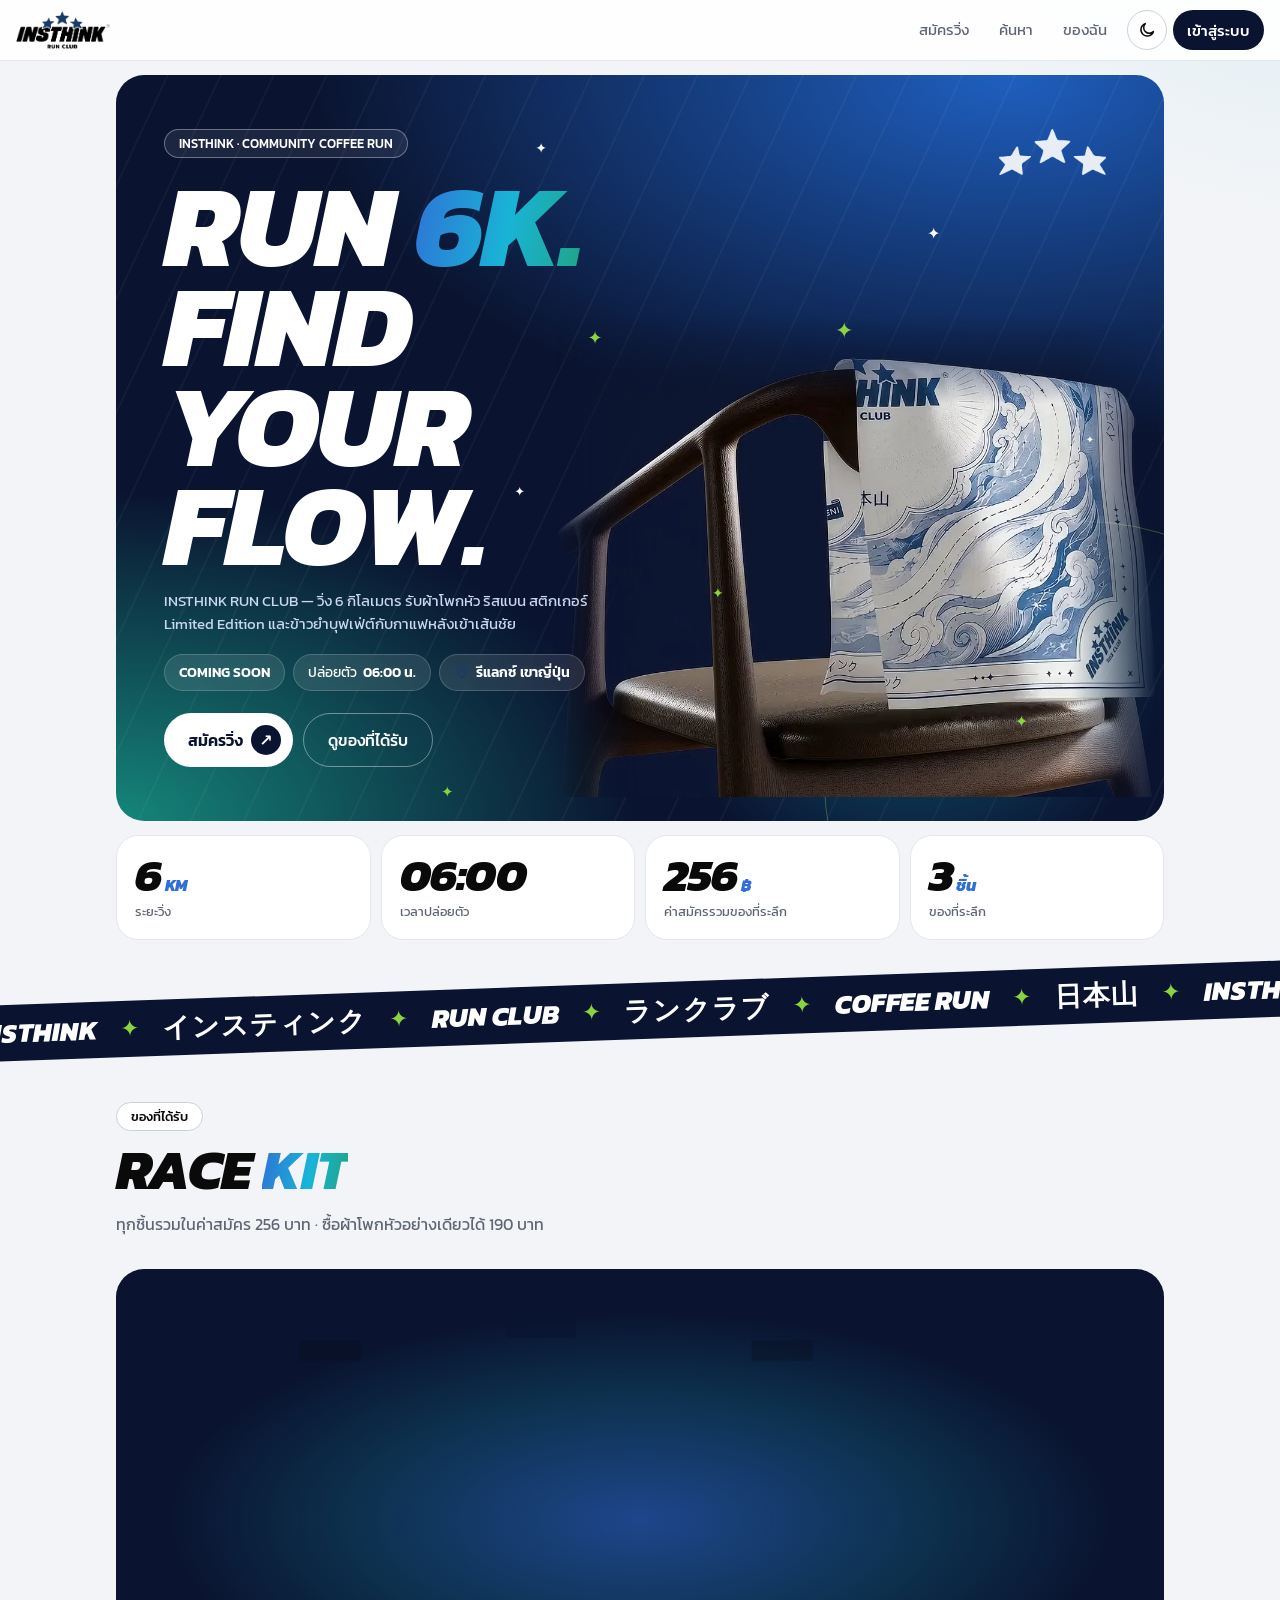
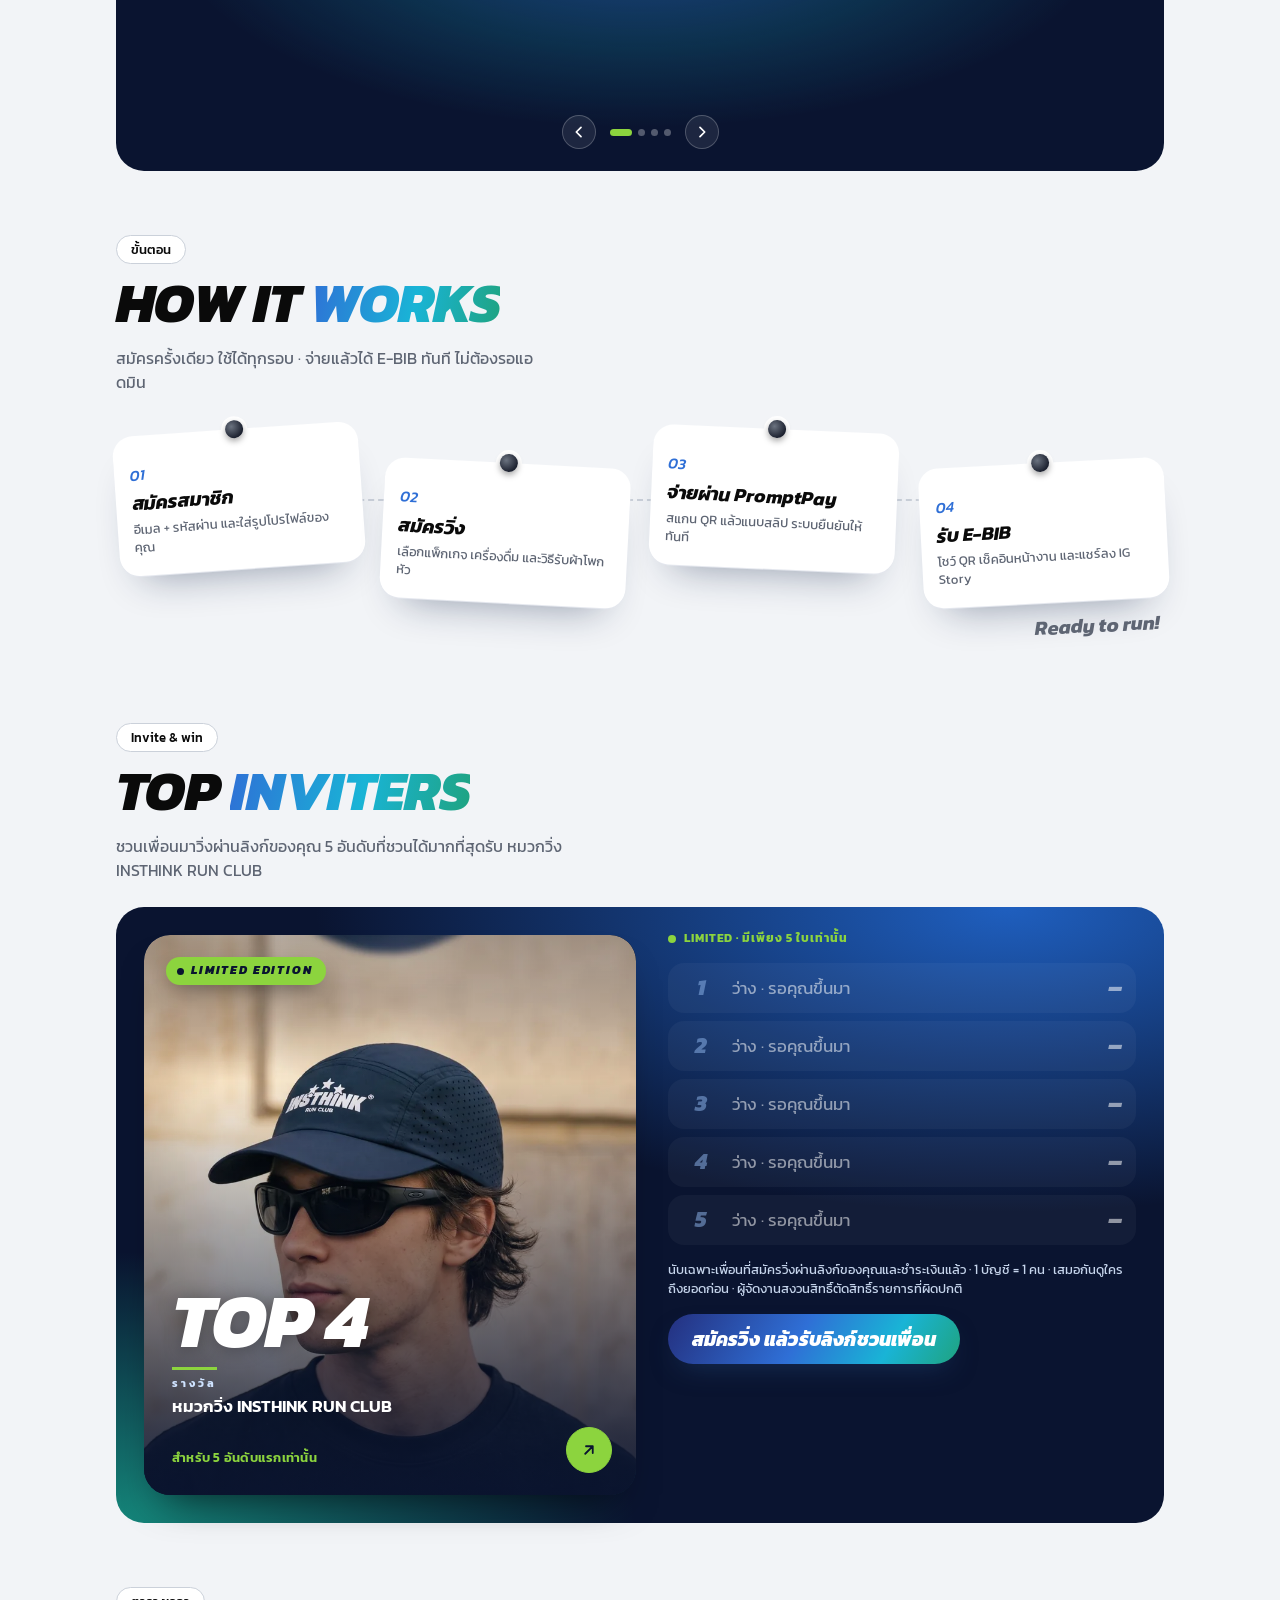
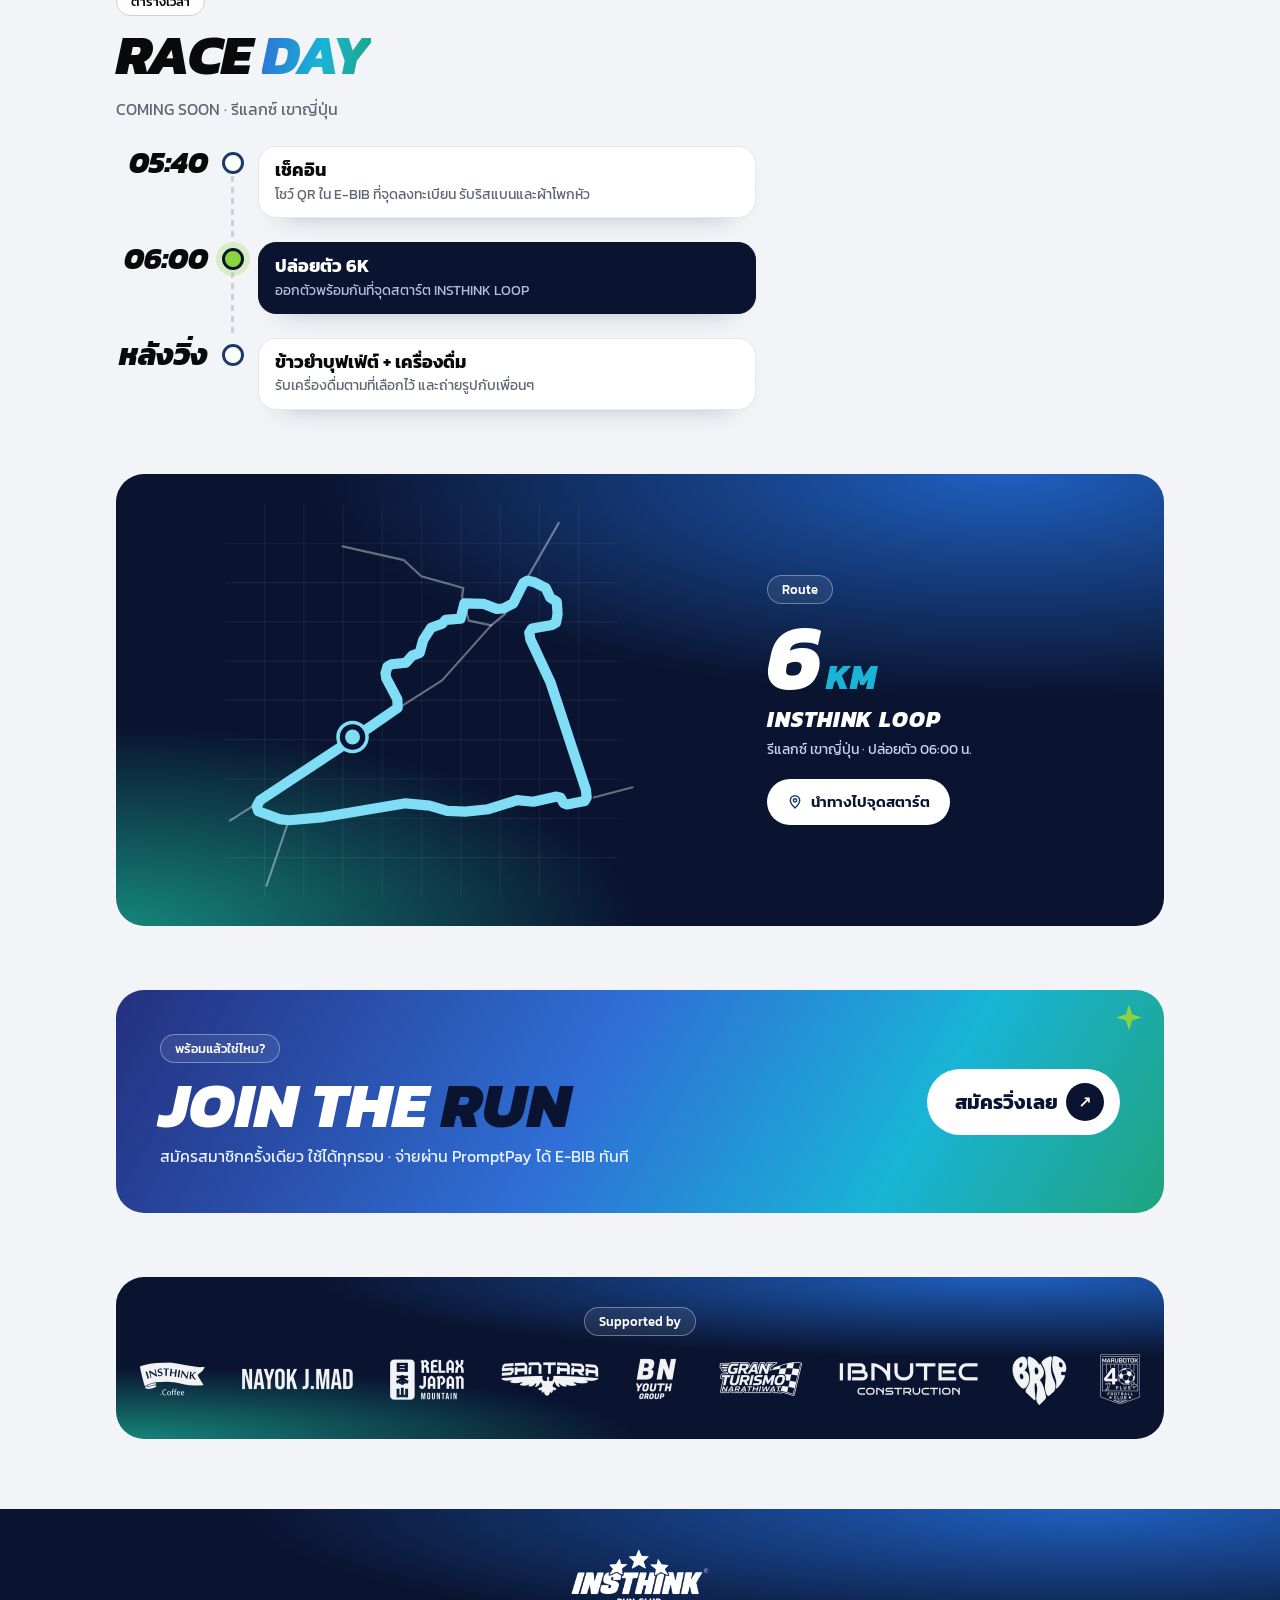
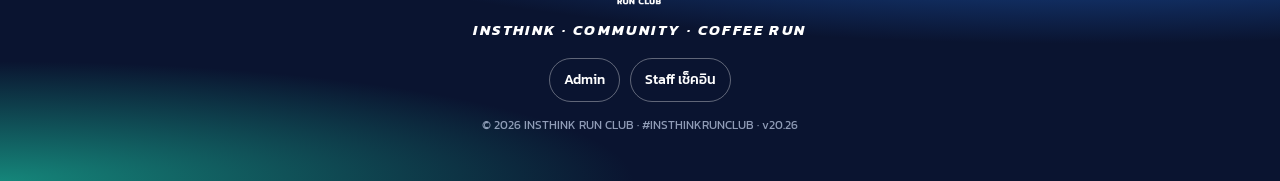
==== commit fb61dea7: "Add files via upload" ====
--- a/index.html
+++ b/index.html
@@ -11,7 +11,7 @@
   <link rel="preconnect" href="https://fonts.googleapis.com">
   <link rel="preconnect" href="https://fonts.gstatic.com" crossorigin>
   <link href="https://fonts.googleapis.com/css2?family=Kanit:ital,wght@0,300;0,400;0,500;0,600;0,700;0,800;1,700;1,800&display=swap" rel="stylesheet">
-  <link rel="stylesheet" href="css/style.css?v=20.24">
+  <link rel="stylesheet" href="css/style.css?v=20.26">
 </head>
 <body>
   <header class="site-head" data-nav></header>
@@ -174,9 +174,9 @@
 
   <footer class="site-foot"><img src="img/logo.png" alt="INSTHINK RUN CLUB"></footer>
 
-  <script src="js/config.js?v=20.24"></script>
-  <script src="js/api.js?v=20.24"></script>
-  <script src="js/common.js?v=20.24"></script>
-  <script src="js/home.js?v=20.24"></script>
+  <script src="js/config.js?v=20.26"></script>
+  <script src="js/api.js?v=20.26"></script>
+  <script src="js/common.js?v=20.26"></script>
+  <script src="js/home.js?v=20.26"></script>
 </body>
 </html>
--- a/css/style.css
+++ b/css/style.css
@@ -1294,3 +1294,6 @@
   .hero2-art .bstage { left: -22px; right: -22px; width: auto; bottom: 0; height: 360px; aspect-ratio: auto; }
   .bstage .bs-video { object-fit: cover; object-position: 88% 50%; -webkit-mask-image: none; mask-image: none; }
 }
+/* v20.25 โหมดมืด: ป้ายเลข BIB ในรายการของฉัน พื้นน้ำเงิน ตัวเลขขาว (เดิมพื้นขาว ตัวขาว มองไม่เห็น) */
+:root[data-theme="dark"] .result .bib-tag { background: #2A5596; color: #fff; }
+:root[data-theme="dark"] .result .bib-tag.m { background: #1B3B67; color: #fff; box-shadow: inset 0 0 0 1px rgba(143,180,232,.35); }
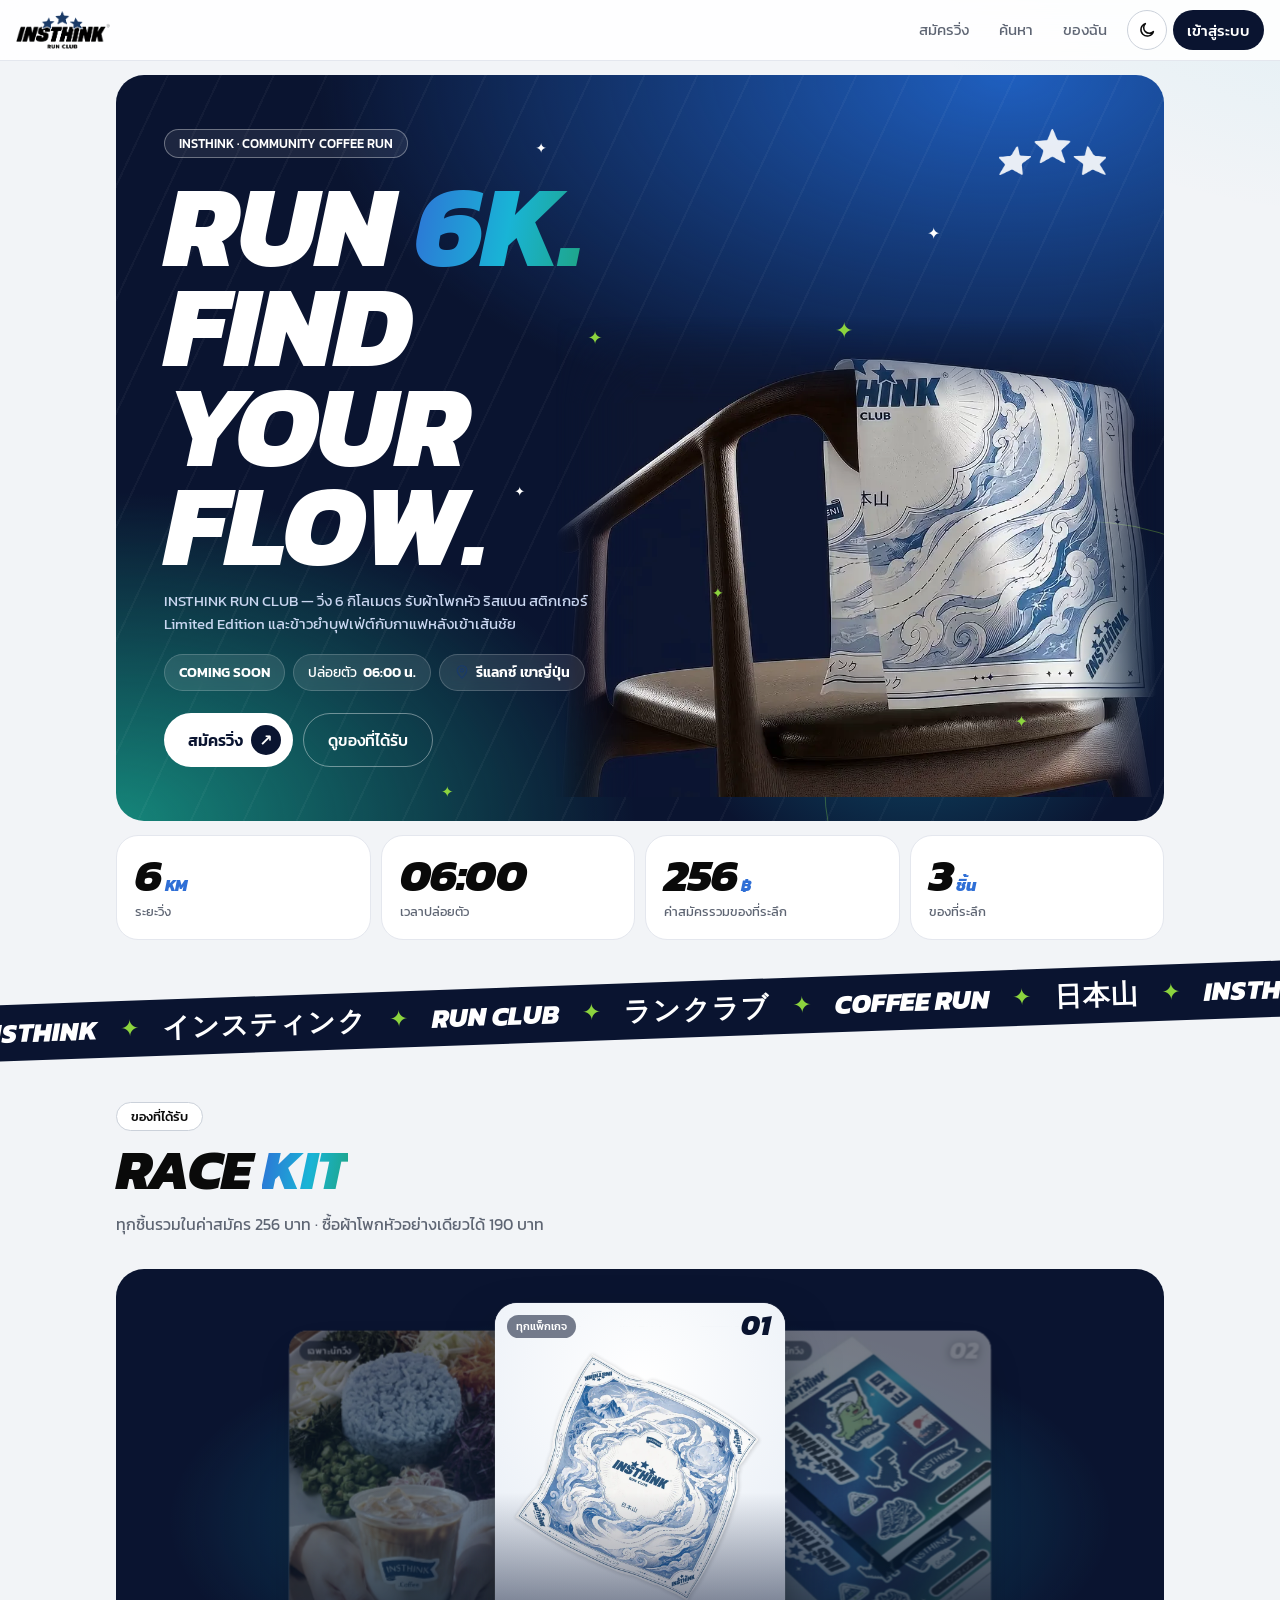
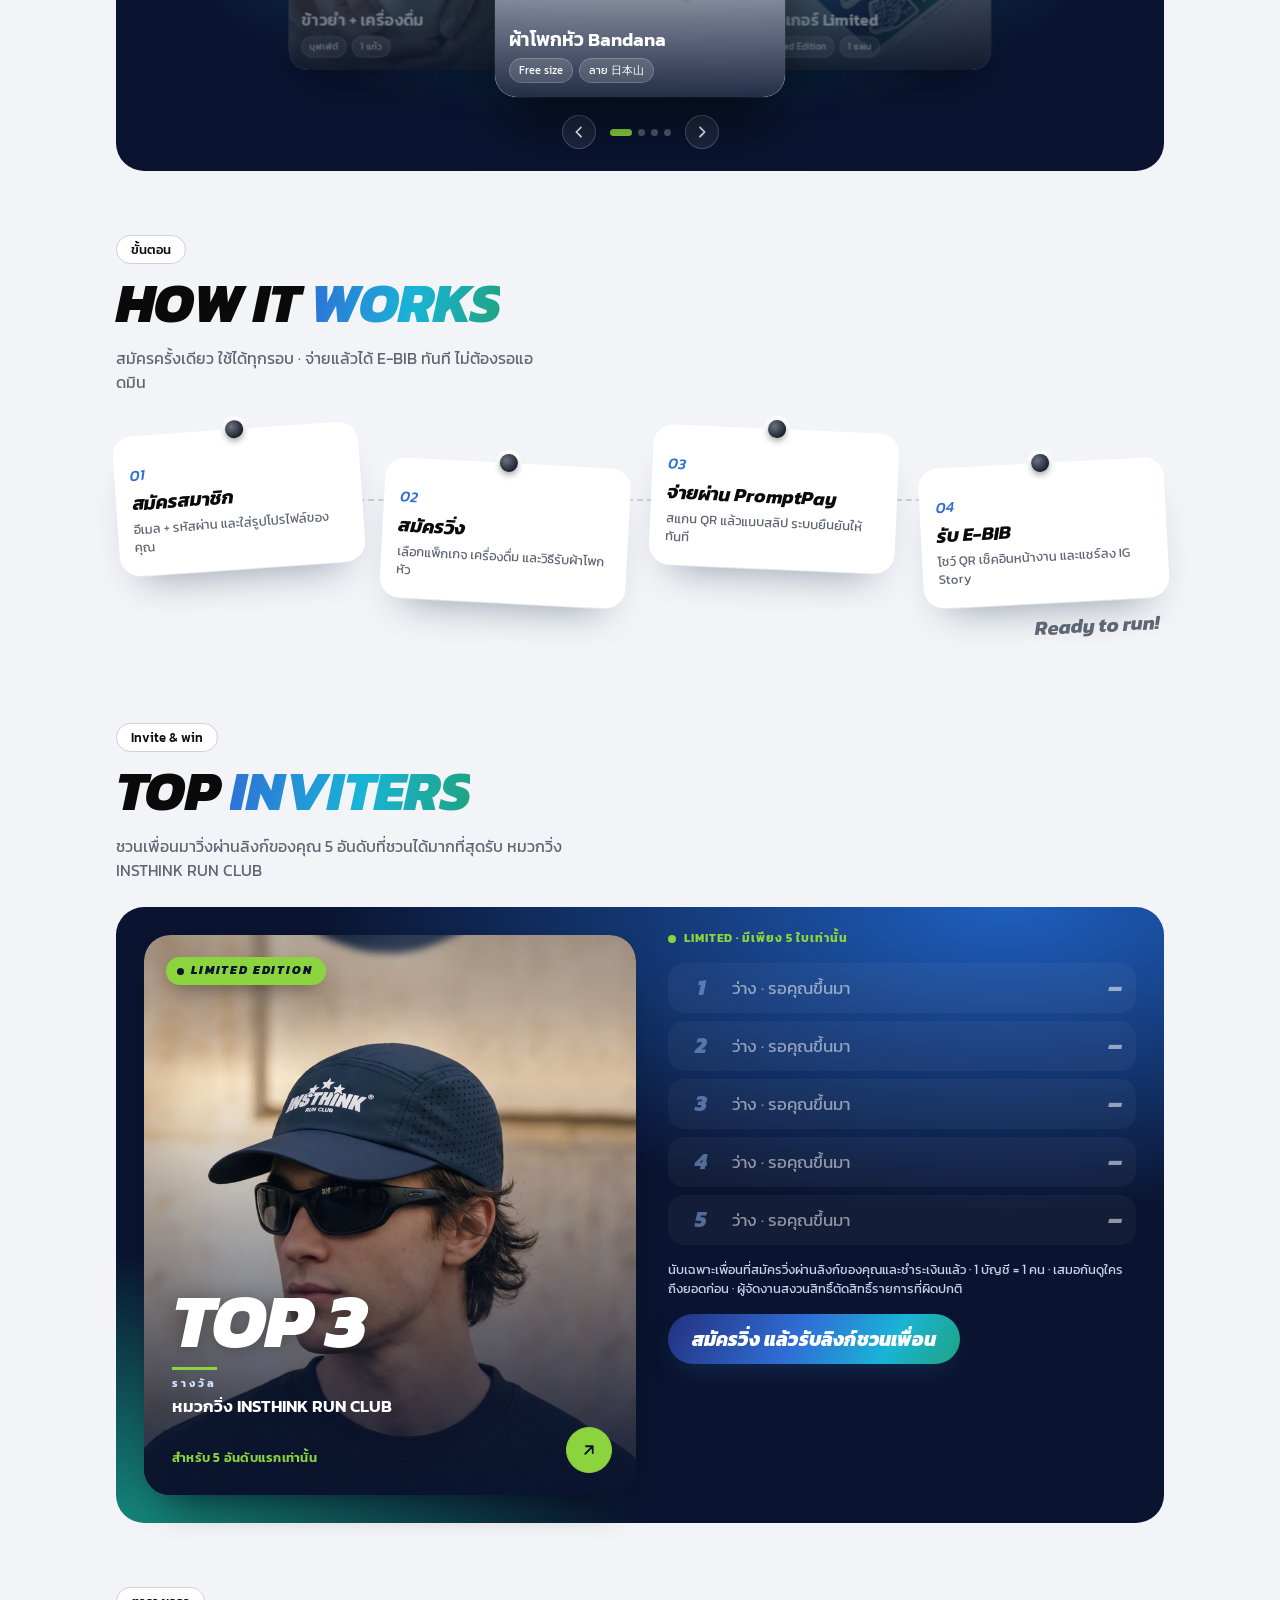
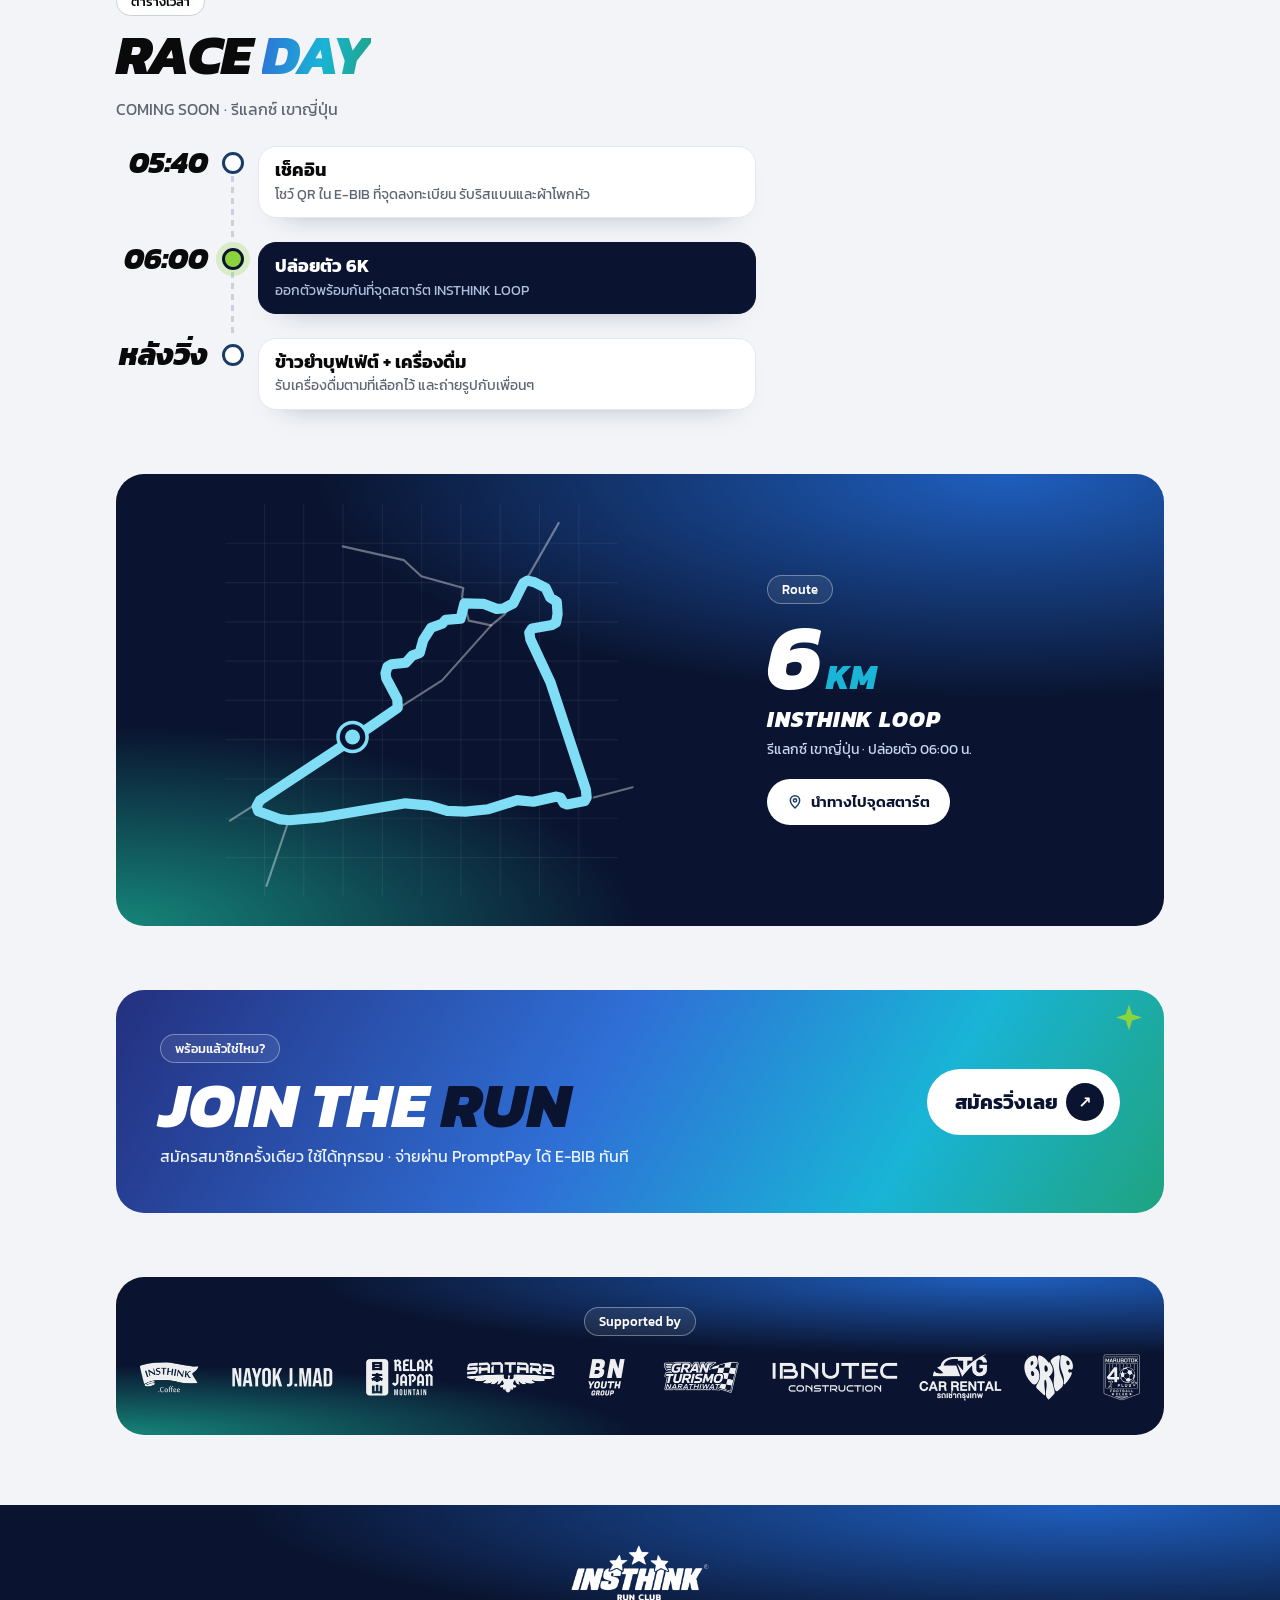
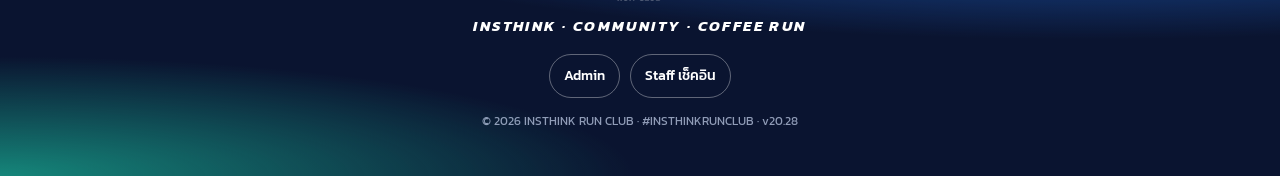
==== commit a4038f9e: "Add files via upload" ====
--- a/index.html
+++ b/index.html
@@ -11,7 +11,7 @@
   <link rel="preconnect" href="https://fonts.googleapis.com">
   <link rel="preconnect" href="https://fonts.gstatic.com" crossorigin>
   <link href="https://fonts.googleapis.com/css2?family=Kanit:ital,wght@0,300;0,400;0,500;0,600;0,700;0,800;1,700;1,800&display=swap" rel="stylesheet">
-  <link rel="stylesheet" href="css/style.css?v=20.26">
+  <link rel="stylesheet" href="css/style.css?v=20.28">
 </head>
 <body>
   <header class="site-head" data-nav></header>
@@ -167,16 +167,16 @@
       <span class="kicker light">Supported by</span>
       <picture>
         <source media="(min-width: 720px)" srcset="img/sponsors-row-white.webp">
-        <img src="img/sponsors-grid-white.webp" alt="ผู้สนับสนุน: Insthink Coffee, Nayok J.Mad, Relax Japan Mountain, Santara, BN Youth Group, Gran Turismo Narathiwat, Ibnutec Construction, BRIP, Marubotok 40 Plus FC" loading="lazy">
+        <img src="img/sponsors-grid-white.webp" alt="ผู้สนับสนุน: Insthink Coffee, Nayok J.Mad, Relax Japan Mountain, Santara, BN Youth Group, Gran Turismo Narathiwat, Ibnutec Construction, STG Car Rental, BRIP, Marubotok 40 Plus FC" loading="lazy">
       </picture>
     </section>
   </main>
 
   <footer class="site-foot"><img src="img/logo.png" alt="INSTHINK RUN CLUB"></footer>
 
-  <script src="js/config.js?v=20.26"></script>
-  <script src="js/api.js?v=20.26"></script>
-  <script src="js/common.js?v=20.26"></script>
-  <script src="js/home.js?v=20.26"></script>
+  <script src="js/config.js?v=20.28"></script>
+  <script src="js/api.js?v=20.28"></script>
+  <script src="js/common.js?v=20.28"></script>
+  <script src="js/home.js?v=20.28"></script>
 </body>
 </html>
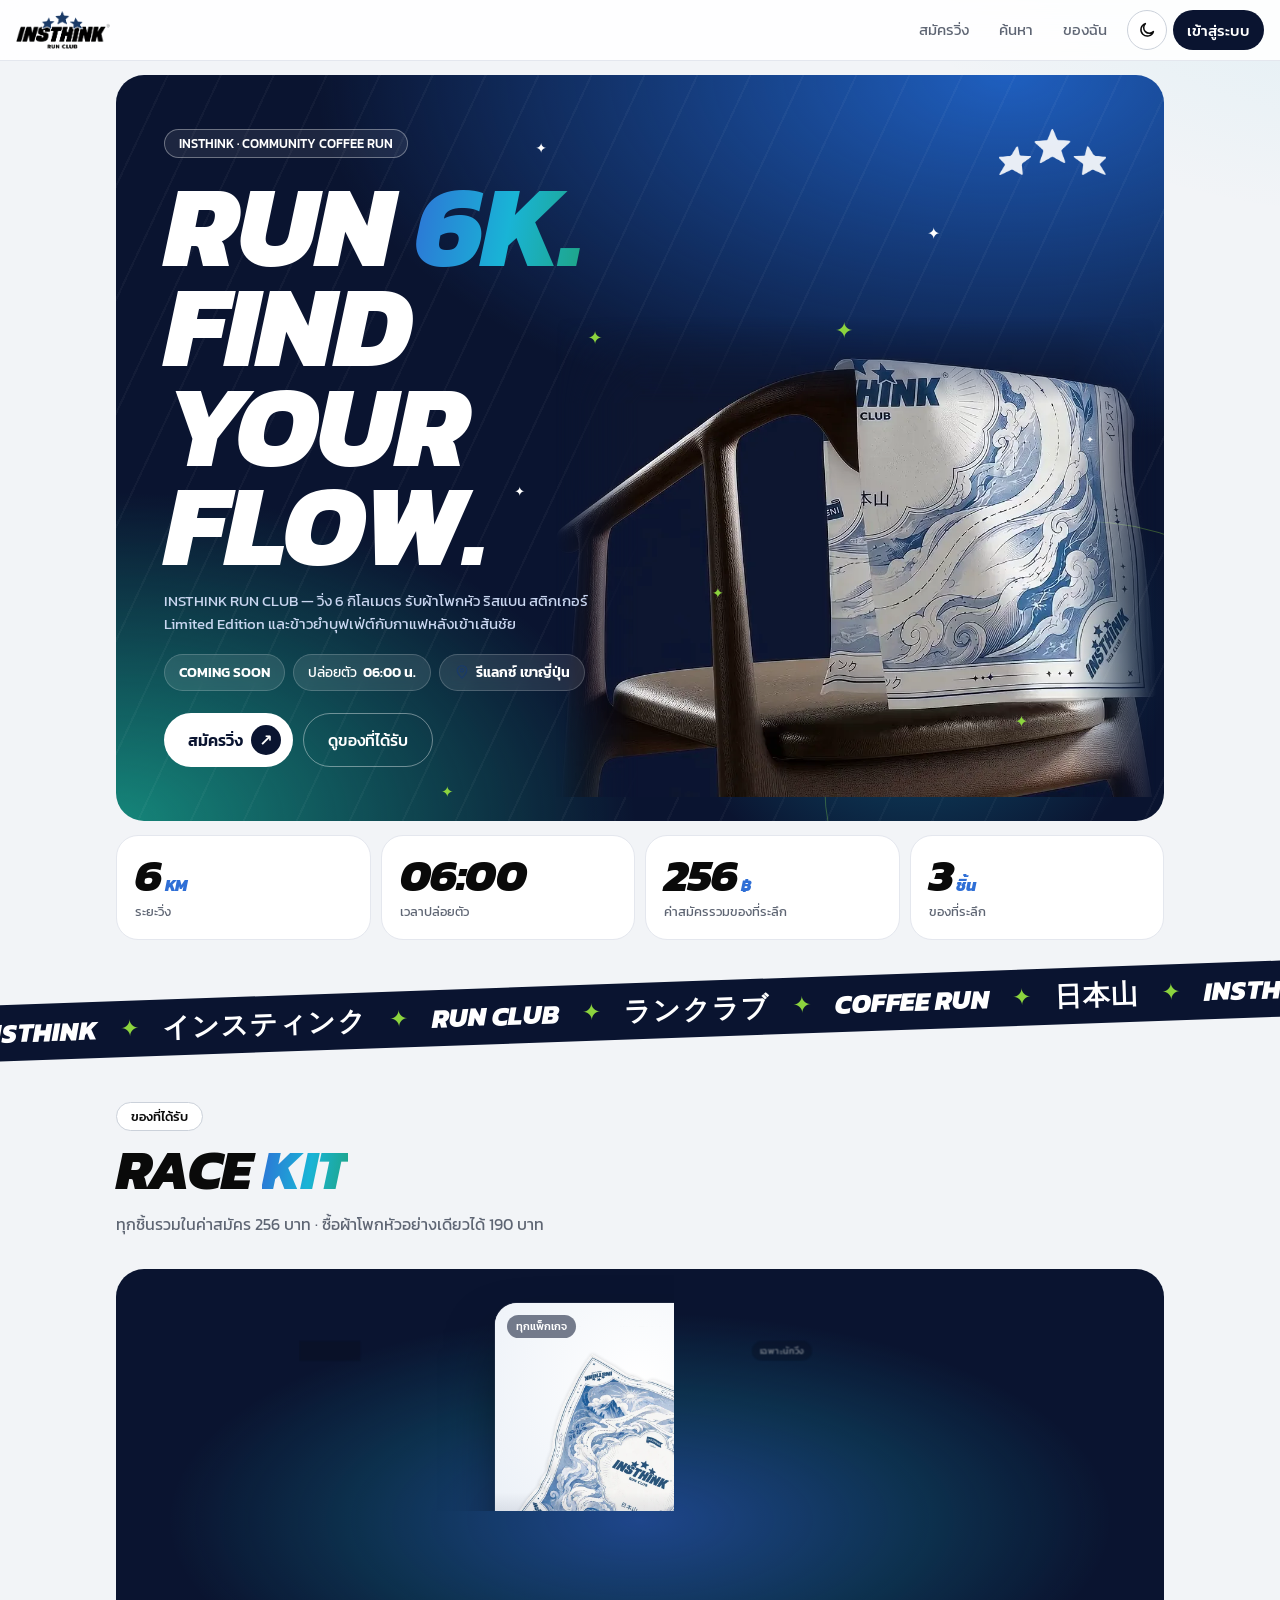
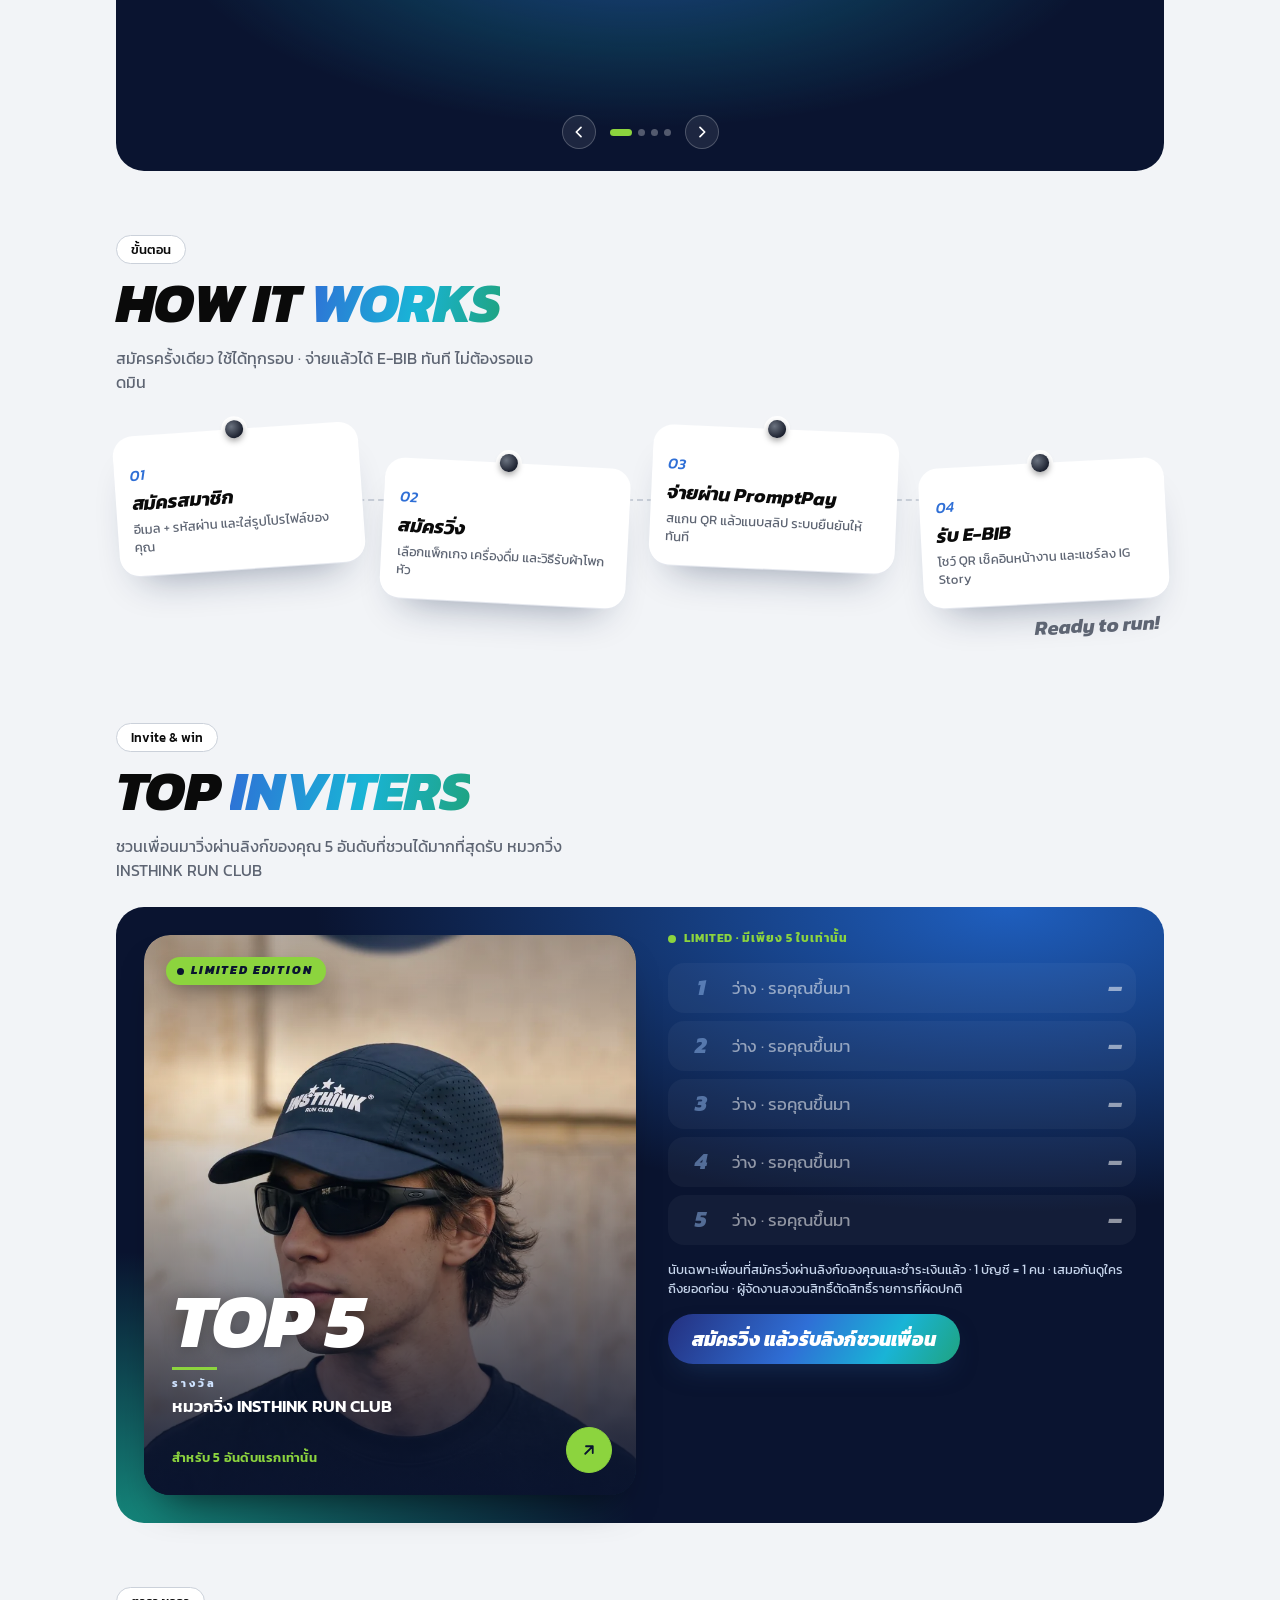
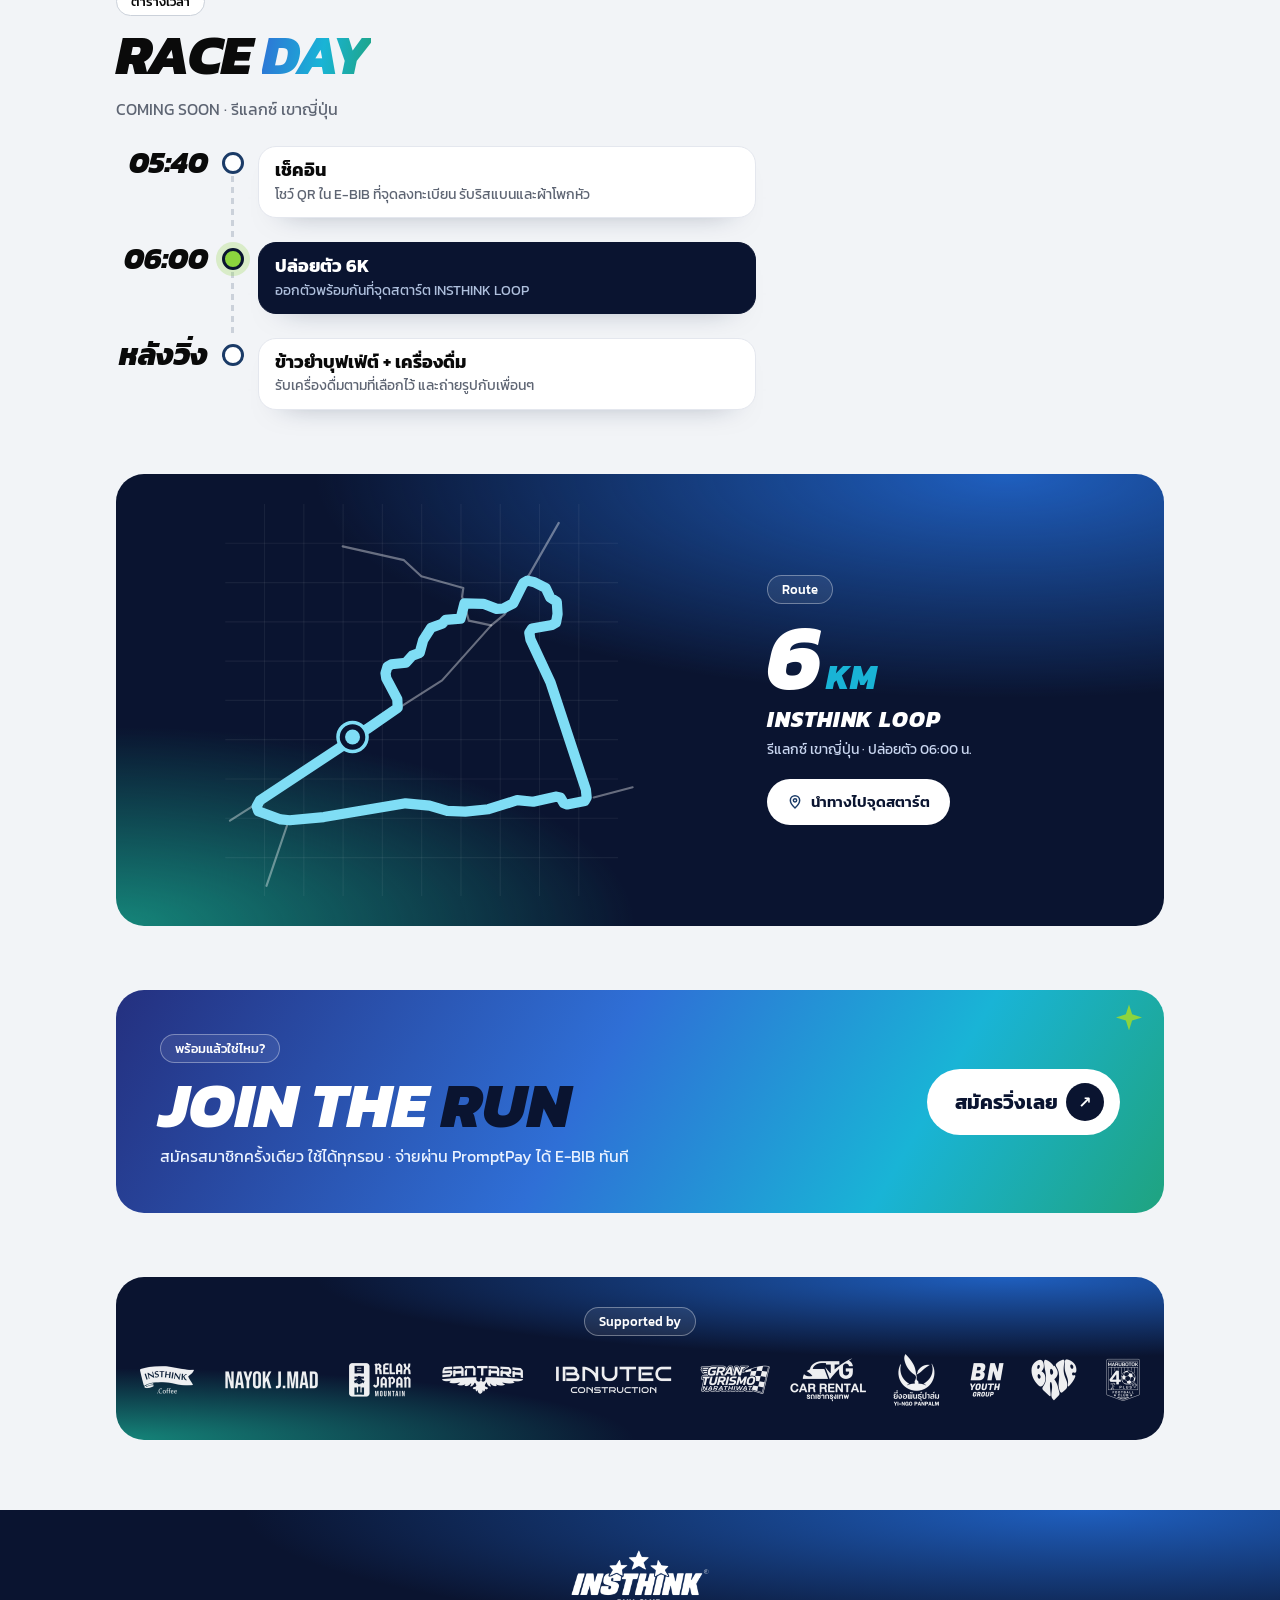
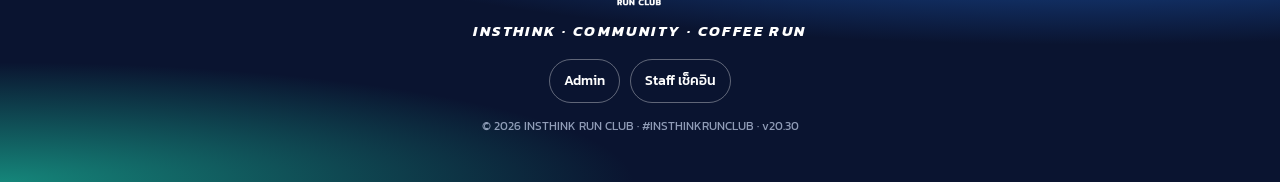
==== commit e4c55dd5: "Add files via upload" ====
--- a/index.html
+++ b/index.html
@@ -11,7 +11,7 @@
   <link rel="preconnect" href="https://fonts.googleapis.com">
   <link rel="preconnect" href="https://fonts.gstatic.com" crossorigin>
   <link href="https://fonts.googleapis.com/css2?family=Kanit:ital,wght@0,300;0,400;0,500;0,600;0,700;0,800;1,700;1,800&display=swap" rel="stylesheet">
-  <link rel="stylesheet" href="css/style.css?v=20.28">
+  <link rel="stylesheet" href="css/style.css?v=20.30">
 </head>
 <body>
   <header class="site-head" data-nav></header>
@@ -167,16 +167,16 @@
       <span class="kicker light">Supported by</span>
       <picture>
         <source media="(min-width: 720px)" srcset="img/sponsors-row-white.webp">
-        <img src="img/sponsors-grid-white.webp" alt="ผู้สนับสนุน: Insthink Coffee, Nayok J.Mad, Relax Japan Mountain, Santara, BN Youth Group, Gran Turismo Narathiwat, Ibnutec Construction, STG Car Rental, BRIP, Marubotok 40 Plus FC" loading="lazy">
+        <img src="img/sponsors-grid-white.webp" alt="ผู้สนับสนุน: Insthink Coffee, Nayok J.Mad, Relax Japan Mountain, Santara, BN Youth Group, Gran Turismo Narathiwat, Ibnutec Construction, STG Car Rental, Yi-Ngo Panpalm, BRIP, Marubotok 40 Plus FC" loading="lazy">
       </picture>
     </section>
   </main>
 
   <footer class="site-foot"><img src="img/logo.png" alt="INSTHINK RUN CLUB"></footer>
 
-  <script src="js/config.js?v=20.28"></script>
-  <script src="js/api.js?v=20.28"></script>
-  <script src="js/common.js?v=20.28"></script>
-  <script src="js/home.js?v=20.28"></script>
+  <script src="js/config.js?v=20.30"></script>
+  <script src="js/api.js?v=20.30"></script>
+  <script src="js/common.js?v=20.30"></script>
+  <script src="js/home.js?v=20.30"></script>
 </body>
 </html>
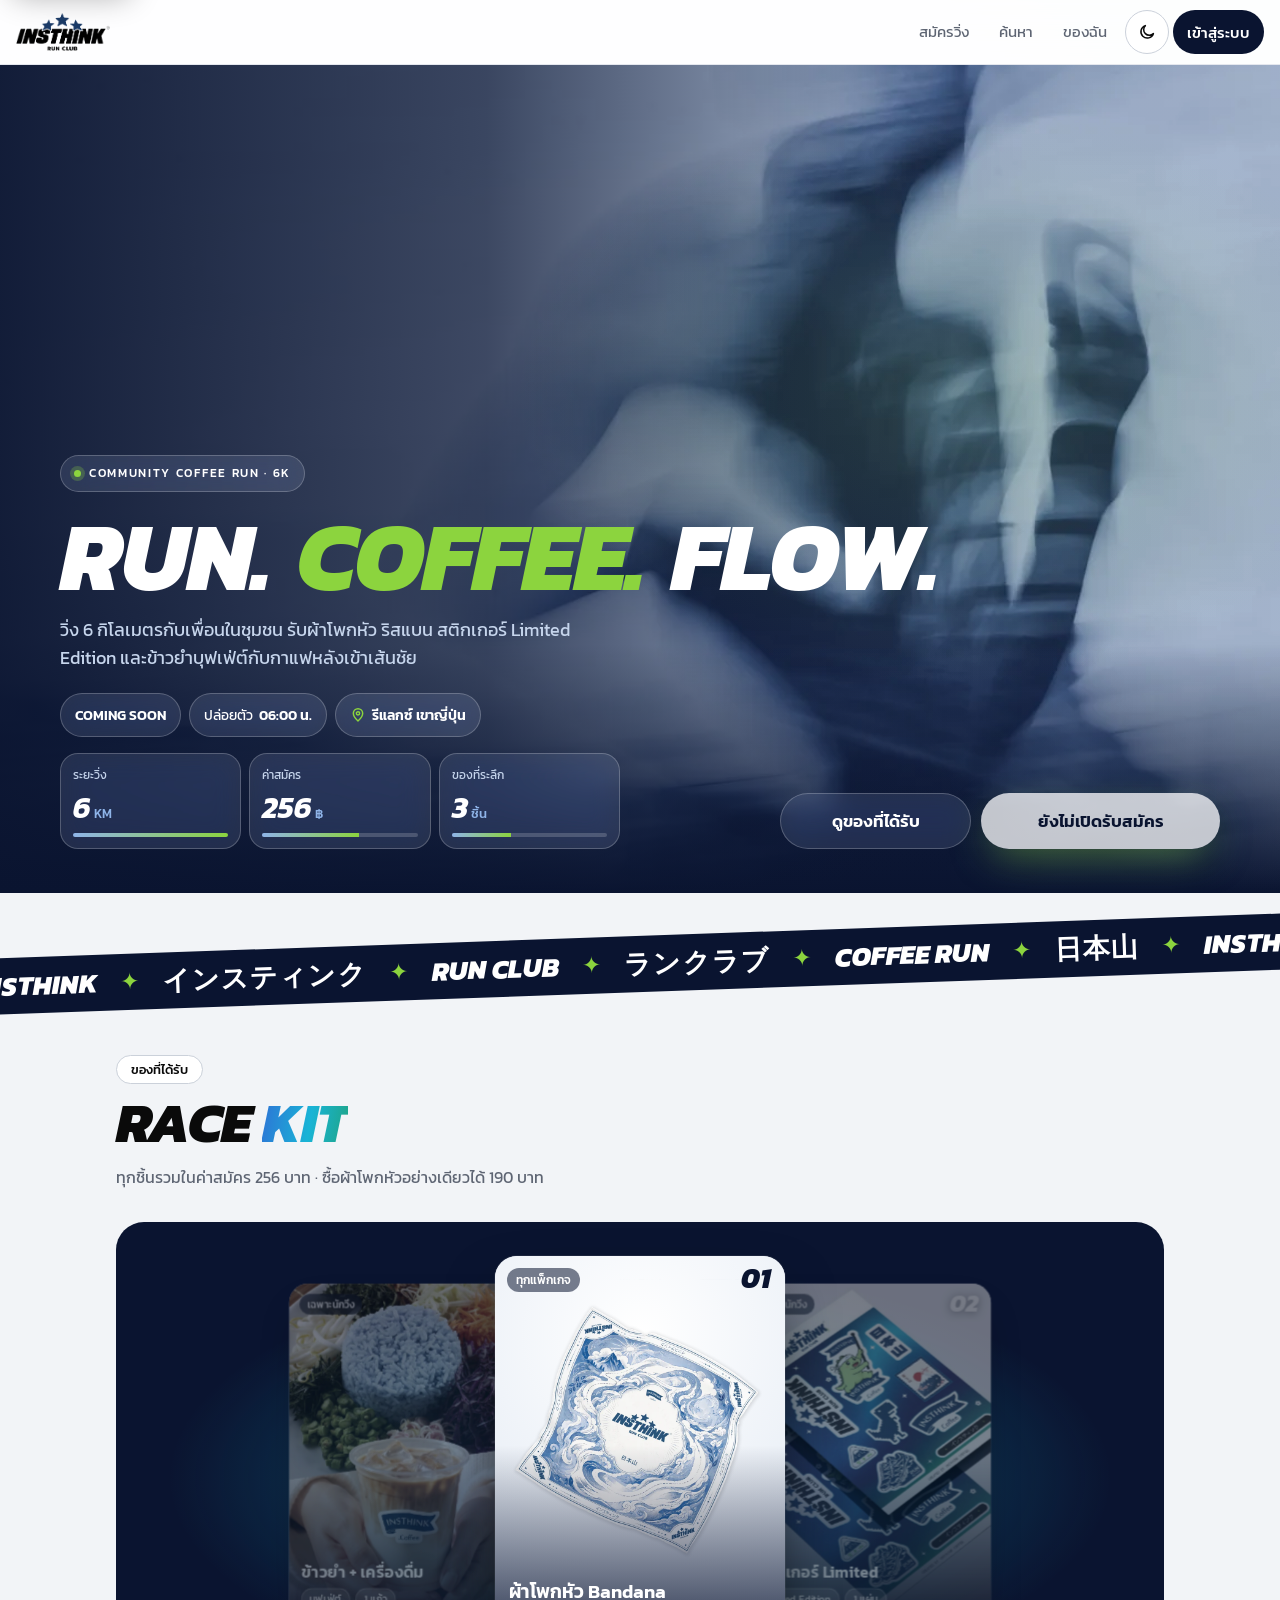
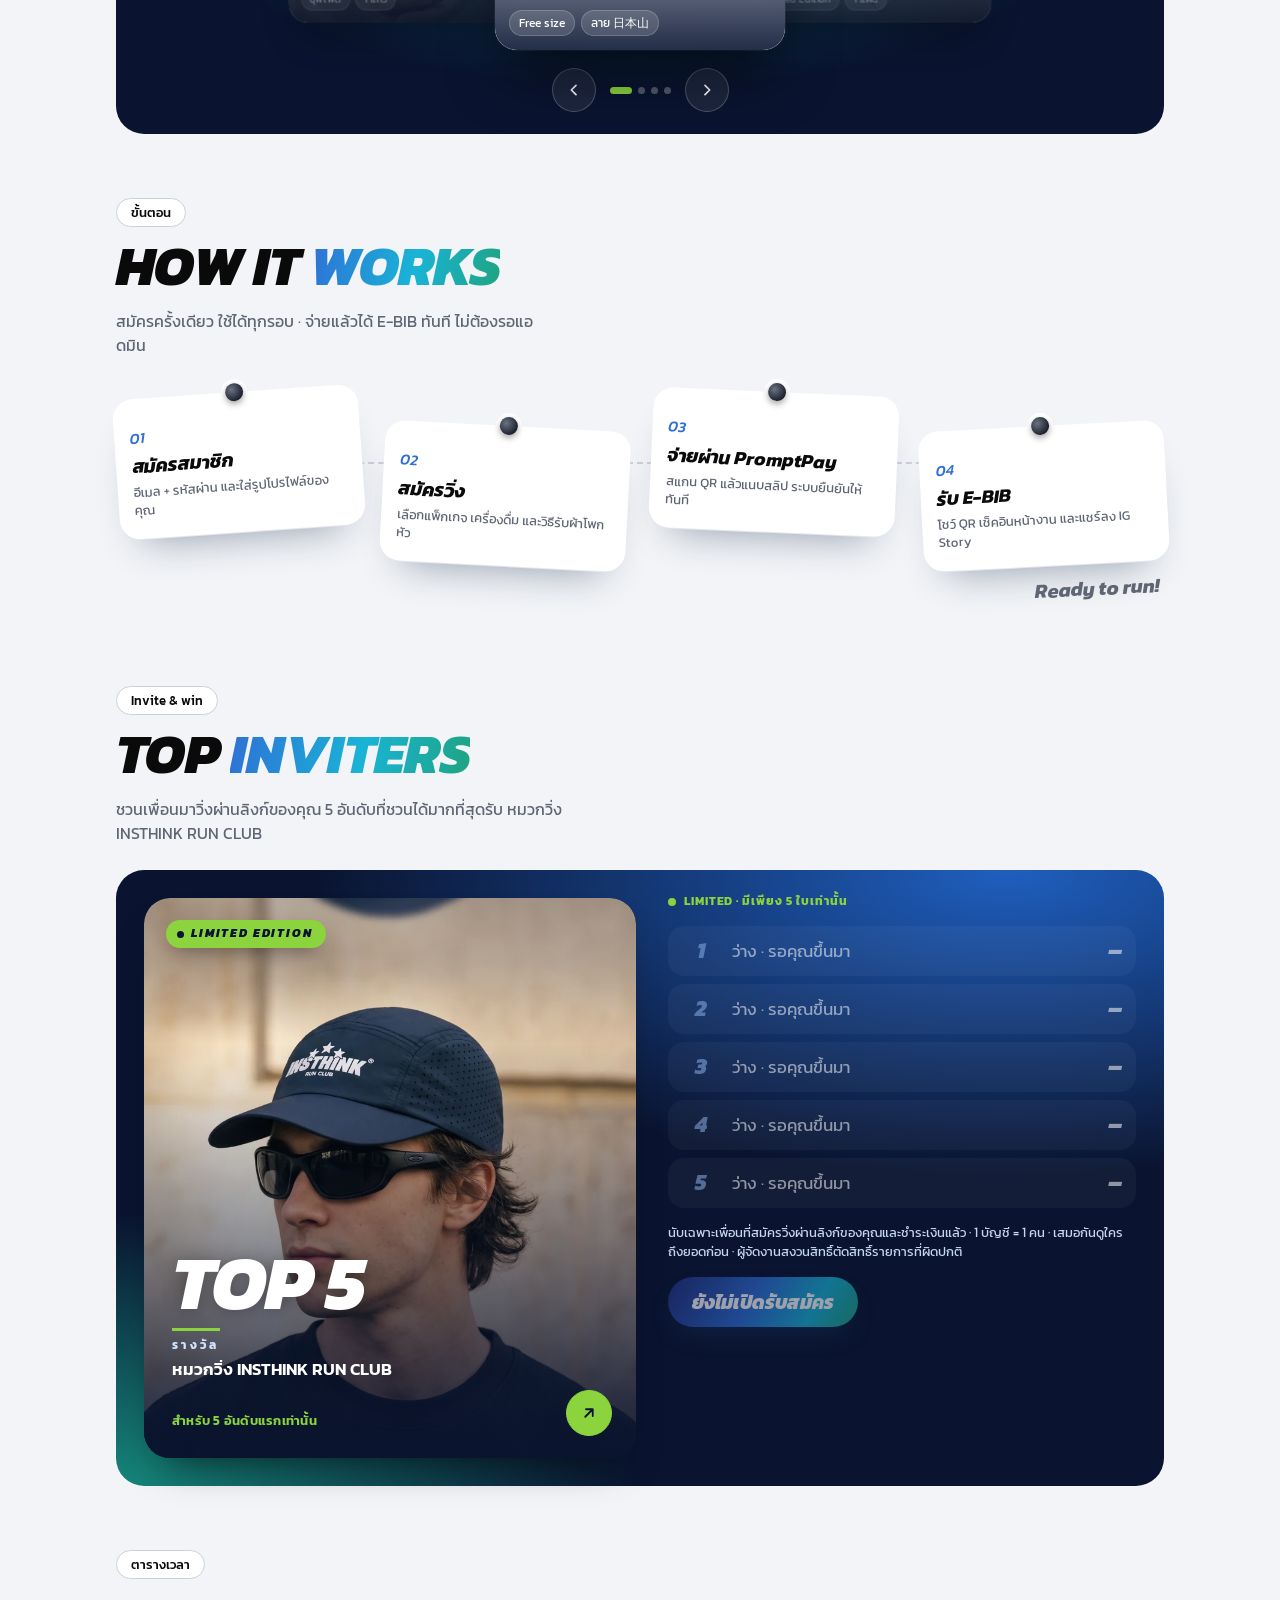
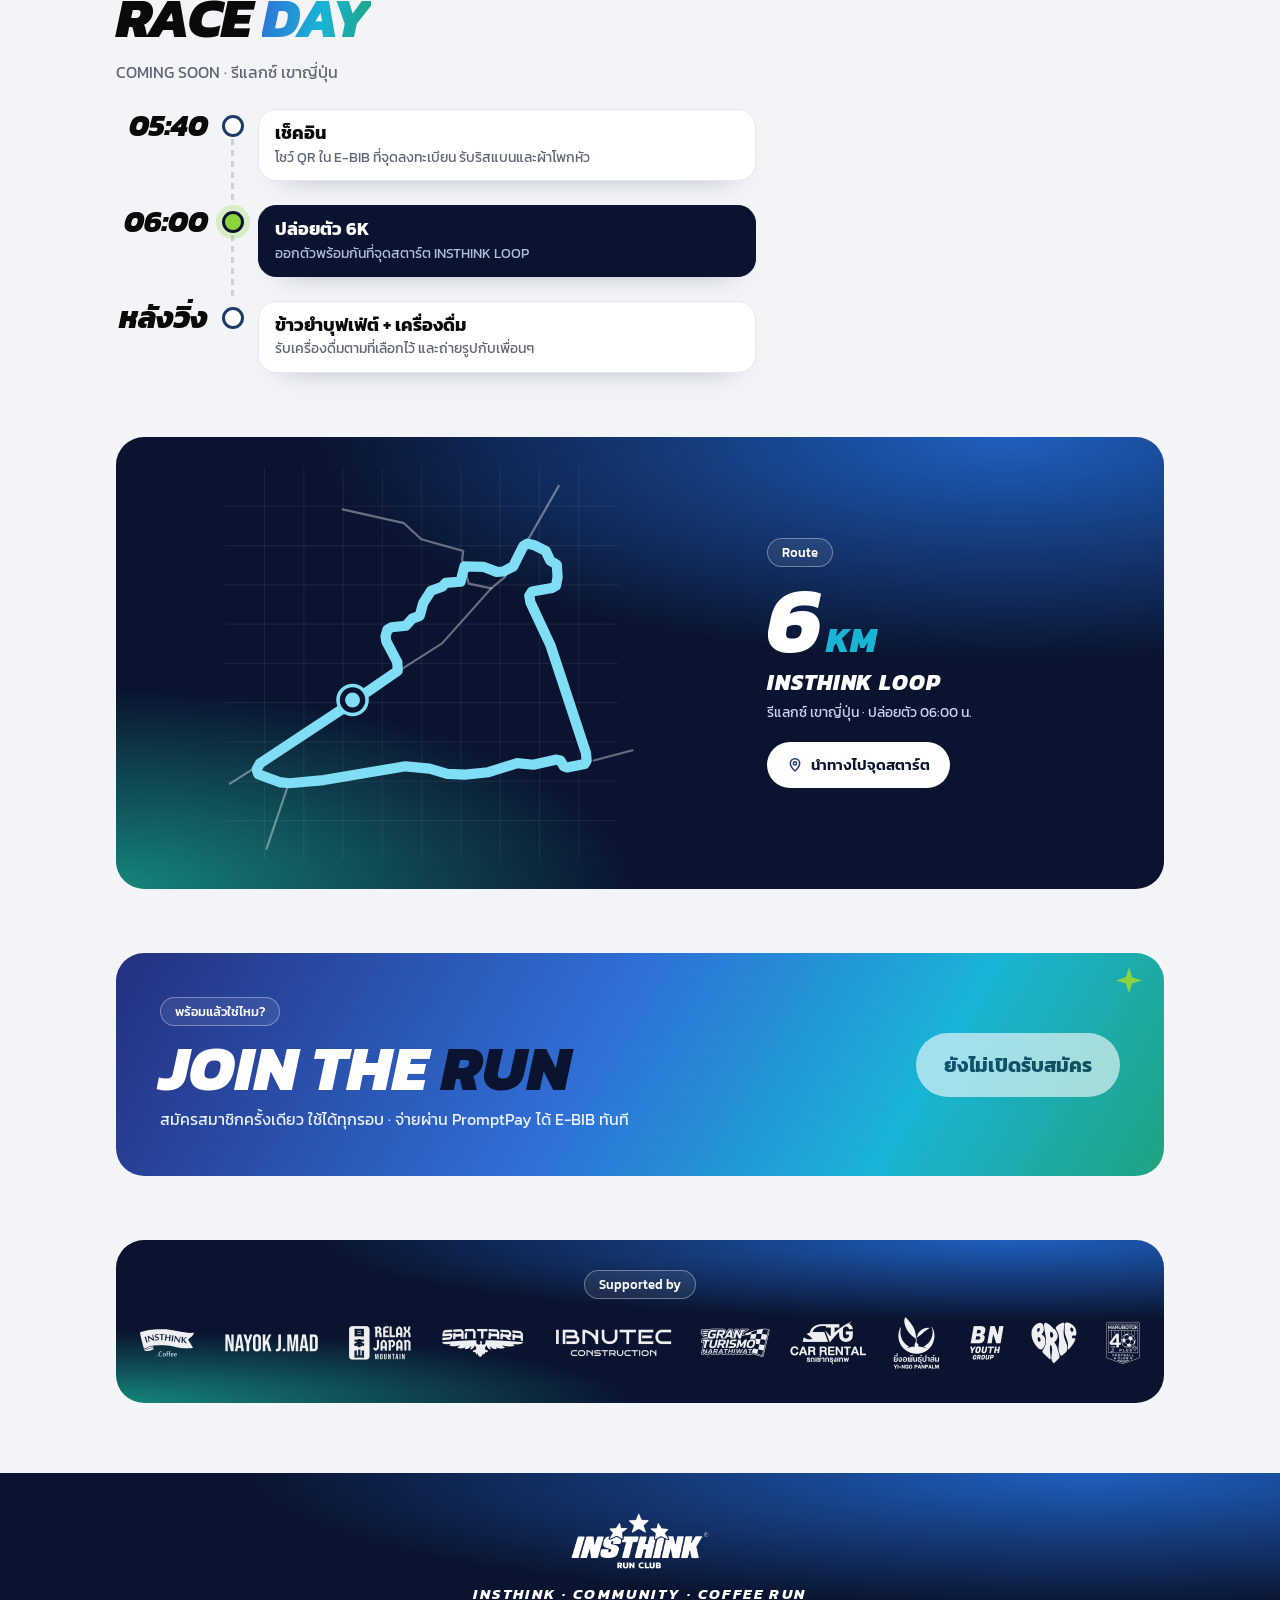
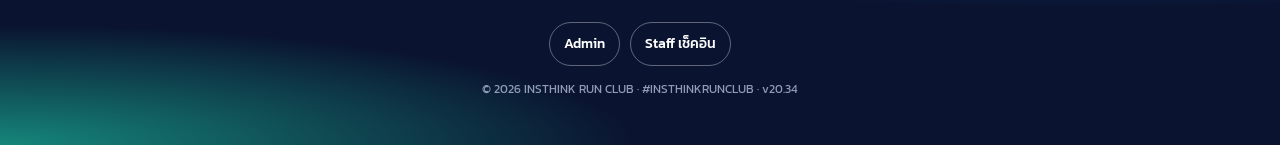
==== commit 924995f5: "Add files via upload" ====
--- a/index.html
+++ b/index.html
@@ -11,48 +11,37 @@
   <link rel="preconnect" href="https://fonts.googleapis.com">
   <link rel="preconnect" href="https://fonts.gstatic.com" crossorigin>
   <link href="https://fonts.googleapis.com/css2?family=Kanit:ital,wght@0,300;0,400;0,500;0,600;0,700;0,800;1,700;1,800&display=swap" rel="stylesheet">
-  <link rel="stylesheet" href="css/style.css?v=20.30">
+  <link rel="stylesheet" href="css/style.css?v=20.34">
 </head>
 <body>
   <header class="site-head" data-nav></header>
 
-  <div class="wrap">
-    <!-- ================= HERO (การ์ดมืดไล่เฉด + รูปผ้าโพกหัว) ================= -->
-    <section class="hero2">
-      <div class="hero-sparks" aria-hidden="true"><span class="spark t1">✦</span><span class="spark t2">✦</span><span class="spark t3">✦</span><span class="spark t4">✦</span></div>
-      <div class="hero2-text">
-        <span class="kicker light">INSTHINK · COMMUNITY COFFEE RUN</span>
-        <h1>Run <span class="g">6K.</span><br>Find Your Flow.</h1>
-        <p class="hero2-sub"><span id="evEdition">INSTHINK RUN CLUB</span> — วิ่ง 6 กิโลเมตร รับผ้าโพกหัว ริสแบน สติกเกอร์ Limited Edition และข้าวยำบุฟเฟ่ต์กับกาแฟหลังเข้าเส้นชัย</p>
-        <div class="hero-meta">
-          <span class="meta-chip"><b id="evDate">—</b></span>
-          <span class="meta-chip">ปล่อยตัว <b id="evTime">—</b></span>
-          <a class="meta-chip map-chip" id="evLocLink" target="_blank" rel="noopener"><svg viewBox="0 0 24 24" width="16" height="16" fill="none" stroke="currentColor" stroke-width="2.2" stroke-linecap="round" stroke-linejoin="round"><path d="M12 21s-7-6.1-7-11.5A7 7 0 0 1 19 9.5C19 14.9 12 21 12 21z"/><circle cx="12" cy="9.5" r="2.5"/></svg><b id="evLoc">—</b></a>
+  <!-- ================= HERO (ภาพนักวิ่งเต็มจอ) ================= -->
+  <section class="hero3">
+    <div class="hero3-photo" role="img" aria-label="นักวิ่งกำลังวิ่งเร็ว ภาพเบลอแบบเคลื่อนไหว"></div>
+    <div class="hero3-body">
+      <span class="hero3-chip glass"><i></i>COMMUNITY COFFEE RUN · 6K</span>
+      <h1><span>Run.</span><span class="accent">Coffee.</span><span>Flow.</span></h1>
+      <span id="evEdition" hidden>INSTHINK RUN CLUB</span>
+      <p class="hero3-sub">วิ่ง 6 กิโลเมตรกับเพื่อนในชุมชน รับผ้าโพกหัว ริสแบน สติกเกอร์ Limited Edition และข้าวยำบุฟเฟ่ต์กับกาแฟหลังเข้าเส้นชัย</p>
+      <div class="hero-meta">
+        <span class="meta-chip glass"><b id="evDate">—</b></span>
+        <span class="meta-chip glass">ปล่อยตัว <b id="evTime">—</b></span>
+        <a class="meta-chip glass map-chip" id="evLocLink" target="_blank" rel="noopener"><svg viewBox="0 0 24 24" width="16" height="16" fill="none" stroke="currentColor" stroke-width="2.2" stroke-linecap="round" stroke-linejoin="round" aria-hidden="true"><path d="M12 21s-7-6.1-7-11.5A7 7 0 0 1 19 9.5C19 14.9 12 21 12 21z"/><circle cx="12" cy="9.5" r="2.5"/></svg><b id="evLoc">—</b></a>
+      </div>
+      <div class="hero3-lower">
+        <div class="hero3-stats">
+          <div class="h3stat glass"><small>ระยะวิ่ง</small><b>6<em>KM</em></b><div class="meter"><i></i></div></div>
+          <div class="h3stat glass"><small>ค่าสมัคร</small><b>256<em>฿</em></b><div class="meter"><i style="width:62%"></i></div></div>
+          <div class="h3stat glass"><small>ของที่ระลึก</small><b>3<em>ชิ้น</em></b><div class="meter"><i style="width:38%"></i></div></div>
         </div>
-        <div class="hero2-cta">
-          <a class="btn btn-light" href="register.html">สมัครวิ่ง <span class="arr">↗</span></a>
-          <a class="btn btn-ghost" href="#goods">ดูของที่ได้รับ</a>
+        <div class="hero3-cta">
+          <a class="btn btn-ghost glass" href="#goods">ดูของที่ได้รับ</a>
+          <a class="btn btn-white" href="register.html">สมัครวิ่ง <span class="arr">↗</span></a>
         </div>
       </div>
-      <div class="hero2-art" aria-hidden="true">
-        <div class="hero-stars" id="heroStars"></div>
-        <div class="bandana-shot bstage" id="bStage">
-          <video class="bs-video" autoplay muted loop playsinline preload="auto" poster="img/hero-chair-poster.webp" disablepictureinpicture>
-            <source src="img/hero-chair.mp4" type="video/mp4">
-          </video>
-        </div>
-        <span class="spark s1">✦</span><span class="spark s2">✦</span><span class="spark s3">✦</span><span class="spark s7">✦</span><span class="spark s9">✦</span>
-      </div>
-    </section>
-
-    <!-- ตัวเลขสำคัญ -->
-    <section class="stats" data-reveal="stagger">
-      <div><b>6<small>KM</small></b><span>ระยะวิ่ง</span></div>
-      <div><b id="stTime">06:00</b><span>เวลาปล่อยตัว</span></div>
-      <div><b>256<small>฿</small></b><span>ค่าสมัครรวมของที่ระลึก</span></div>
-      <div><b>3<small>ชิ้น</small></b><span>ของที่ระลึก</span></div>
-    </section>
-  </div>
+    </div>
+  </section>
 
   <!-- แถบตัวอักษรเลื่อน -->
   <div class="marquee" aria-hidden="true"><div class="track">
@@ -174,9 +163,9 @@
 
   <footer class="site-foot"><img src="img/logo.png" alt="INSTHINK RUN CLUB"></footer>
 
-  <script src="js/config.js?v=20.30"></script>
-  <script src="js/api.js?v=20.30"></script>
-  <script src="js/common.js?v=20.30"></script>
-  <script src="js/home.js?v=20.30"></script>
+  <script src="js/config.js?v=20.34"></script>
+  <script src="js/api.js?v=20.34"></script>
+  <script src="js/common.js?v=20.34"></script>
+  <script src="js/home.js?v=20.34"></script>
 </body>
 </html>
--- a/css/style.css
+++ b/css/style.css
@@ -1297,3 +1297,93 @@
 /* v20.25 โหมดมืด: ป้ายเลข BIB ในรายการของฉัน พื้นน้ำเงิน ตัวเลขขาว (เดิมพื้นขาว ตัวขาว มองไม่เห็น) */
 :root[data-theme="dark"] .result .bib-tag { background: #2A5596; color: #fff; }
 :root[data-theme="dark"] .result .bib-tag.m { background: #1B3B67; color: #fff; box-shadow: inset 0 0 0 1px rgba(143,180,232,.35); }
+/* v20.31 ปุ่มสมัครตอนยังไม่เปิดรับสมัคร */
+.btn.is-closed { opacity: .6; cursor: default; pointer-events: none; }
+
+/* ===== v20.33 การเข้าถึง (WCAG 2.1 AA) ===== */
+.sr-only { position: absolute; width: 1px; height: 1px; margin: -1px; padding: 0; overflow: hidden; clip: rect(0 0 0 0); white-space: nowrap; border: 0; }
+.skip-link { position: fixed; left: 12px; top: -60px; z-index: 1000; background: #fff; color: #0A1430; padding: 12px 18px; border-radius: 10px; font-weight: 600; box-shadow: 0 8px 30px rgba(0,0,0,.3); transition: top .15s; }
+.skip-link:focus { top: 12px; }
+main:focus { outline: none; }
+
+/* พื้นที่กดอย่างน้อย 44px (ขยายด้วย padding ไม่ขยายตัวไอคอน) */
+.nav-links a { min-height: 44px; display: inline-flex; align-items: center; }
+.theme-btn { width: 44px; height: 44px; margin: 0 2px; }
+.brand { min-height: 44px; }
+
+/* ปุ่มหยุด/เล่นวิดีโอหน้าแรก */
+.vid-toggle { position: absolute; right: 14px; bottom: 14px; z-index: 6; width: 44px; height: 44px; display: grid; place-items: center; border-radius: 50%; border: 1.5px solid rgba(255,255,255,.5); background: rgba(10,20,48,.6); color: #fff; cursor: pointer; backdrop-filter: blur(6px); }
+.vid-toggle .i-play, .vid-toggle[aria-pressed="true"] .i-pause { display: none; }
+.vid-toggle[aria-pressed="true"] .i-play { display: block; }
+.vid-toggle:focus-visible { outline: 3px solid #8CD43E; outline-offset: 2px; }
+
+/* ข้อความเล็กสุด 12px */
+.cf-tag, .cf-card figcaption i, .pstep.must em, #leaderboard .lb-prize small { font-size: 12px; }
+
+/* โหมดมืด: สีที่ต่ำกว่า 4.5:1 */
+[data-theme="dark"] .tabs { background: var(--surface); }
+[data-theme="dark"] .tabs button.on { background: var(--line); color: #fff; }
+[data-theme="dark"] .eyebrow { color: #0A1430; }
+[data-theme="dark"] .stats b small { color: #8FB4E8; }
+[data-theme="dark"] .brand .tag-role { background: #fff; color: #0A1430; }
+.cf-btn { width: 44px; height: 44px; }
+#evLocLink { min-height: 44px; }
+
+/* ===== v20.34 หน้าแรกใหม่: ภาพนักวิ่งเต็มจอ (แนว STRIVO / Padel) ===== */
+.glass { background: rgba(255,255,255,.1); border: 1px solid rgba(255,255,255,.22); -webkit-backdrop-filter: blur(14px) saturate(140%); backdrop-filter: blur(14px) saturate(140%); }
+.hero3 { position: relative; isolation: isolate; overflow: hidden; color: #fff; background: #0A1430; display: flex; flex-direction: column; min-height: calc(100svh - 64px); min-height: max(600px, calc(100svh - 64px)); }
+.hero3-photo { position: absolute; inset: 0; z-index: -2; background: url(../img/hero-runner.webp) 62% 30% / cover no-repeat; transform: scale(1.04); animation: h3drift 14s ease-in-out infinite alternate; }
+@keyframes h3drift { to { transform: scale(1.1) translateX(-2%); } }
+.hero3::before { content: ''; position: absolute; inset: 0; z-index: -1;
+  background: radial-gradient(70% 45% at 85% 38%, rgba(140,212,62,.16), transparent 70%),
+              linear-gradient(180deg, rgba(10,20,48,.5) 0%, rgba(10,20,48,.06) 24%, rgba(10,20,48,.35) 48%, rgba(10,20,48,.93) 76%, #0A1430 100%); }
+.hero3-body { margin-top: auto; width: 100%; max-width: 1240px; margin-left: auto; margin-right: auto; padding: 0 18px calc(22px + env(safe-area-inset-bottom)); }
+.hero3-chip { display: inline-flex; align-items: center; gap: 8px; font-size: 12px; font-weight: 500; letter-spacing: .14em; padding: 8px 13px; border-radius: 99px; }
+.hero3-chip i { width: 7px; height: 7px; border-radius: 50%; background: #8CD43E; box-shadow: 0 0 0 4px rgba(140,212,62,.25); }
+.hero3 h1 { font: 800 italic clamp(58px, 18.5vw, 132px)/.86 var(--font); letter-spacing: -.02em; text-transform: uppercase; margin: 16px 0 14px; }
+.hero3 h1 span { display: block; }
+.hero3 h1 .accent { color: #8CD43E; }
+.hero3-sub { font-size: 16px; line-height: 1.55; color: #C6D5EC; margin: 0 0 14px; max-width: 36ch; }
+.hero3 .hero-meta { margin-bottom: 16px; }
+.hero3 .meta-chip { color: #fff; }
+.hero3-stats { display: grid; grid-template-columns: repeat(3, 1fr); gap: 8px; margin-bottom: 14px; }
+.h3stat { border-radius: 18px; padding: 12px 12px 11px; }
+.h3stat small { display: block; font-size: 12px; color: #C6D5EC; }
+.h3stat b { display: block; font: 700 italic 30px/1 var(--font); margin-top: 8px; }
+.h3stat b em { font: 500 normal 13px var(--font); color: #8FB4E8; margin-left: 3px; }
+.h3stat .meter { height: 4px; border-radius: 4px; background: rgba(255,255,255,.18); margin-top: 10px; overflow: hidden; }
+.h3stat .meter i { display: block; height: 100%; width: 100%; background: linear-gradient(90deg, #8FB4E8, #8CD43E); }
+.hero3-cta { display: grid; grid-template-columns: 1fr 1.25fr; gap: 10px; }
+.hero3-cta .btn { min-height: 56px; border-radius: 99px; font-size: 17px; font-weight: 600; justify-content: center; }
+.hero3-cta .btn-ghost { color: #fff; }
+.hero3-cta .btn-white { background: #fff; color: #0A1430; border: 0; box-shadow: 0 14px 40px -12px rgba(140,212,62,.55); }
+.hero3-cta .btn.is-closed { opacity: 1; background: rgba(255,255,255,.75); }
+@media (min-width: 900px) {
+  .hero3 { min-height: max(640px, calc(100vh - 72px)); }
+  .hero3-photo { background-position: 70% 30%; }
+  .hero3::before { background: radial-gradient(50% 50% at 75% 40%, rgba(140,212,62,.14), transparent 70%),
+      linear-gradient(90deg, rgba(10,20,48,.95) 0%, rgba(10,20,48,.7) 38%, rgba(10,20,48,.05) 70%),
+      linear-gradient(180deg, transparent 70%, #0A1430 100%); }
+  .hero3-body { padding: 0 40px 44px; }
+  .hero3 h1 { display: flex; gap: .28em; flex-wrap: wrap; font-size: clamp(72px, 7.6vw, 124px); margin: 22px 0 18px; }
+  .hero3-sub { font-size: 18px; max-width: 46ch; }
+  .hero3-lower { display: grid; grid-template-columns: 1fr auto; gap: 30px; align-items: end; }
+  .hero3-stats { max-width: 560px; margin: 0; }
+  .hero3-cta { width: 440px; }
+}
+@media (prefers-reduced-motion: reduce) { .hero3-photo { animation: none; } }
+.hero3 .map-chip svg { color: #8CD43E; }
+@media (max-width: 899px) {
+  .hero3 { min-height: calc(100svh - 106px); }
+  .hero3 h1 { font-size: clamp(50px, 15vw, 96px); margin: 12px 0 10px; }
+  .hero3-sub { font-size: 15px; margin-bottom: 12px; }
+  .hero3 .hero-meta { gap: 6px; margin-bottom: 12px; }
+  .hero3 .meta-chip { font-size: 13px; padding: 6px 11px; min-height: 36px; }
+  .hero3 .map-chip { min-height: 44px; }
+  .h3stat { padding: 10px 11px 9px; border-radius: 16px; }
+  .h3stat b { font-size: 26px; margin-top: 6px; }
+  .h3stat .meter { margin-top: 8px; }
+  .hero3-stats { margin-bottom: 12px; }
+  .hero3-cta .btn { min-height: 52px; font-size: 16px; }
+  .hero3-body { padding-bottom: calc(16px + env(safe-area-inset-bottom)); }
+}
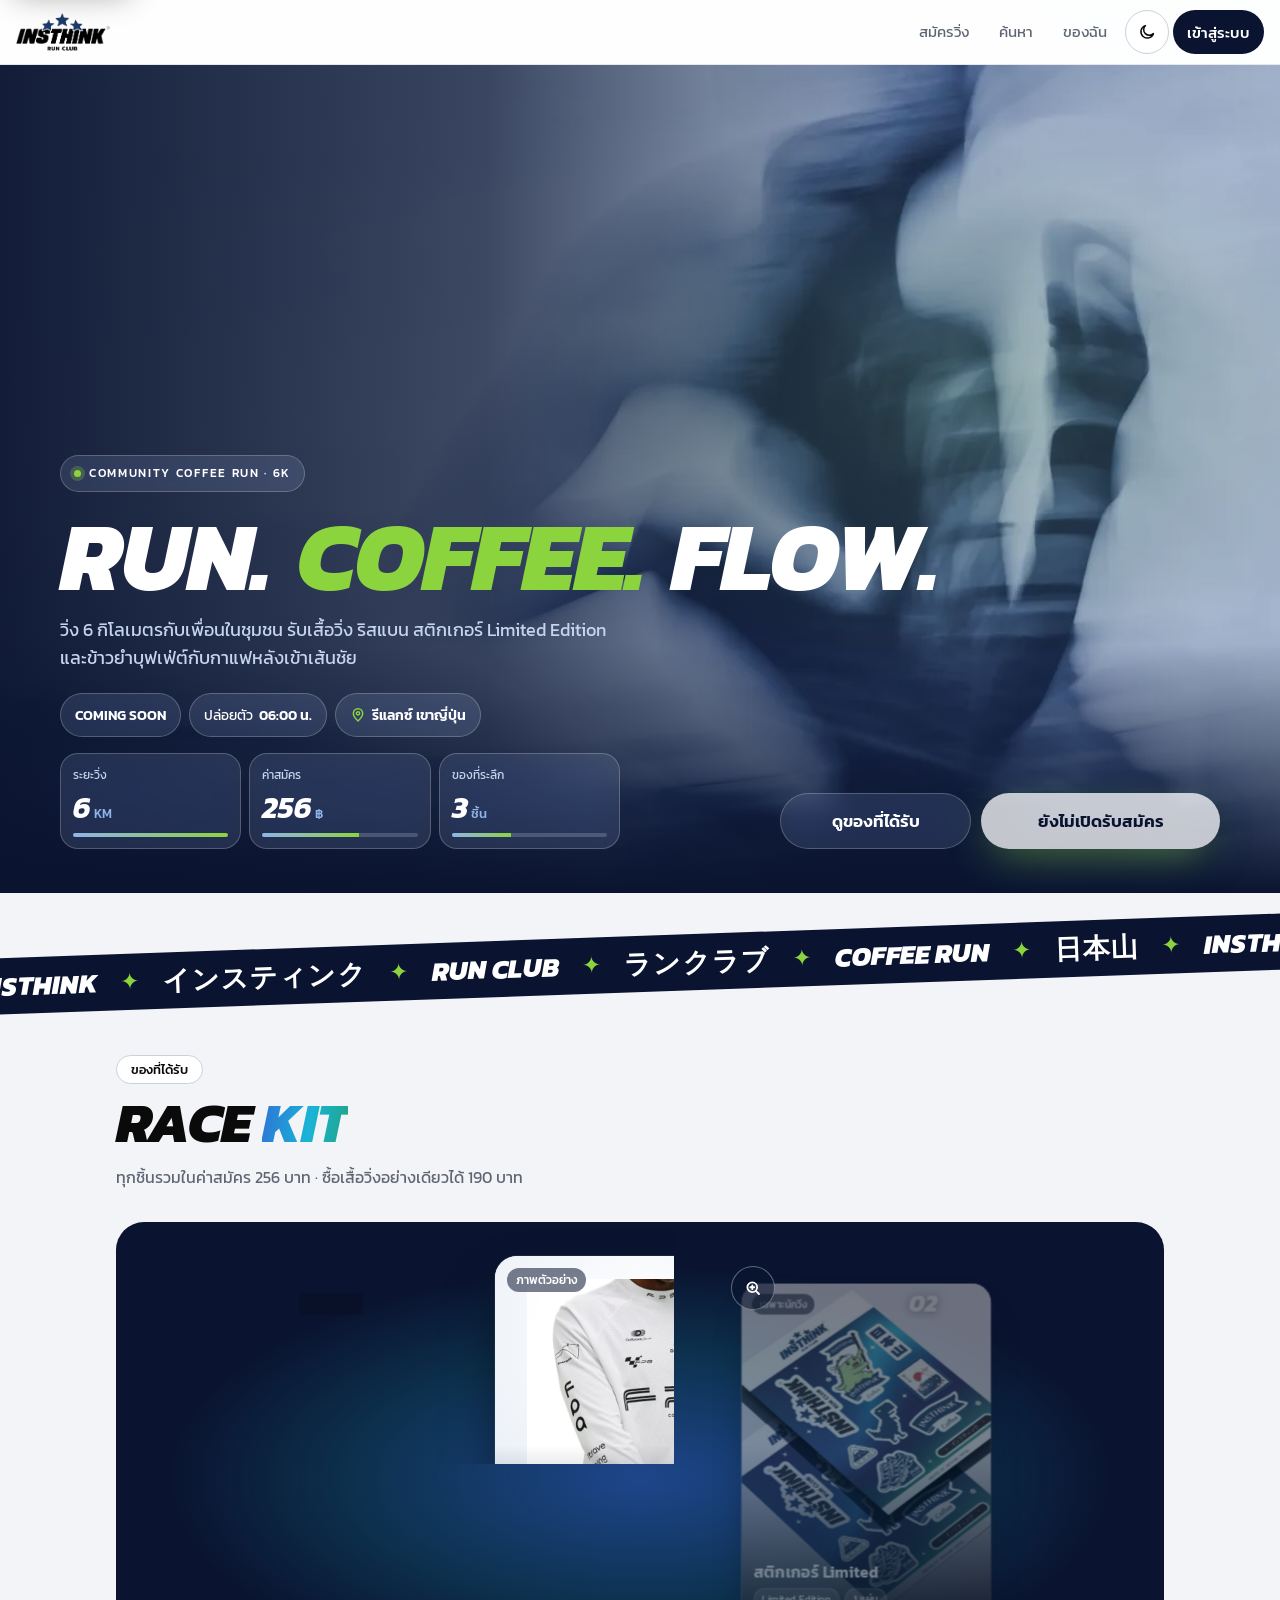
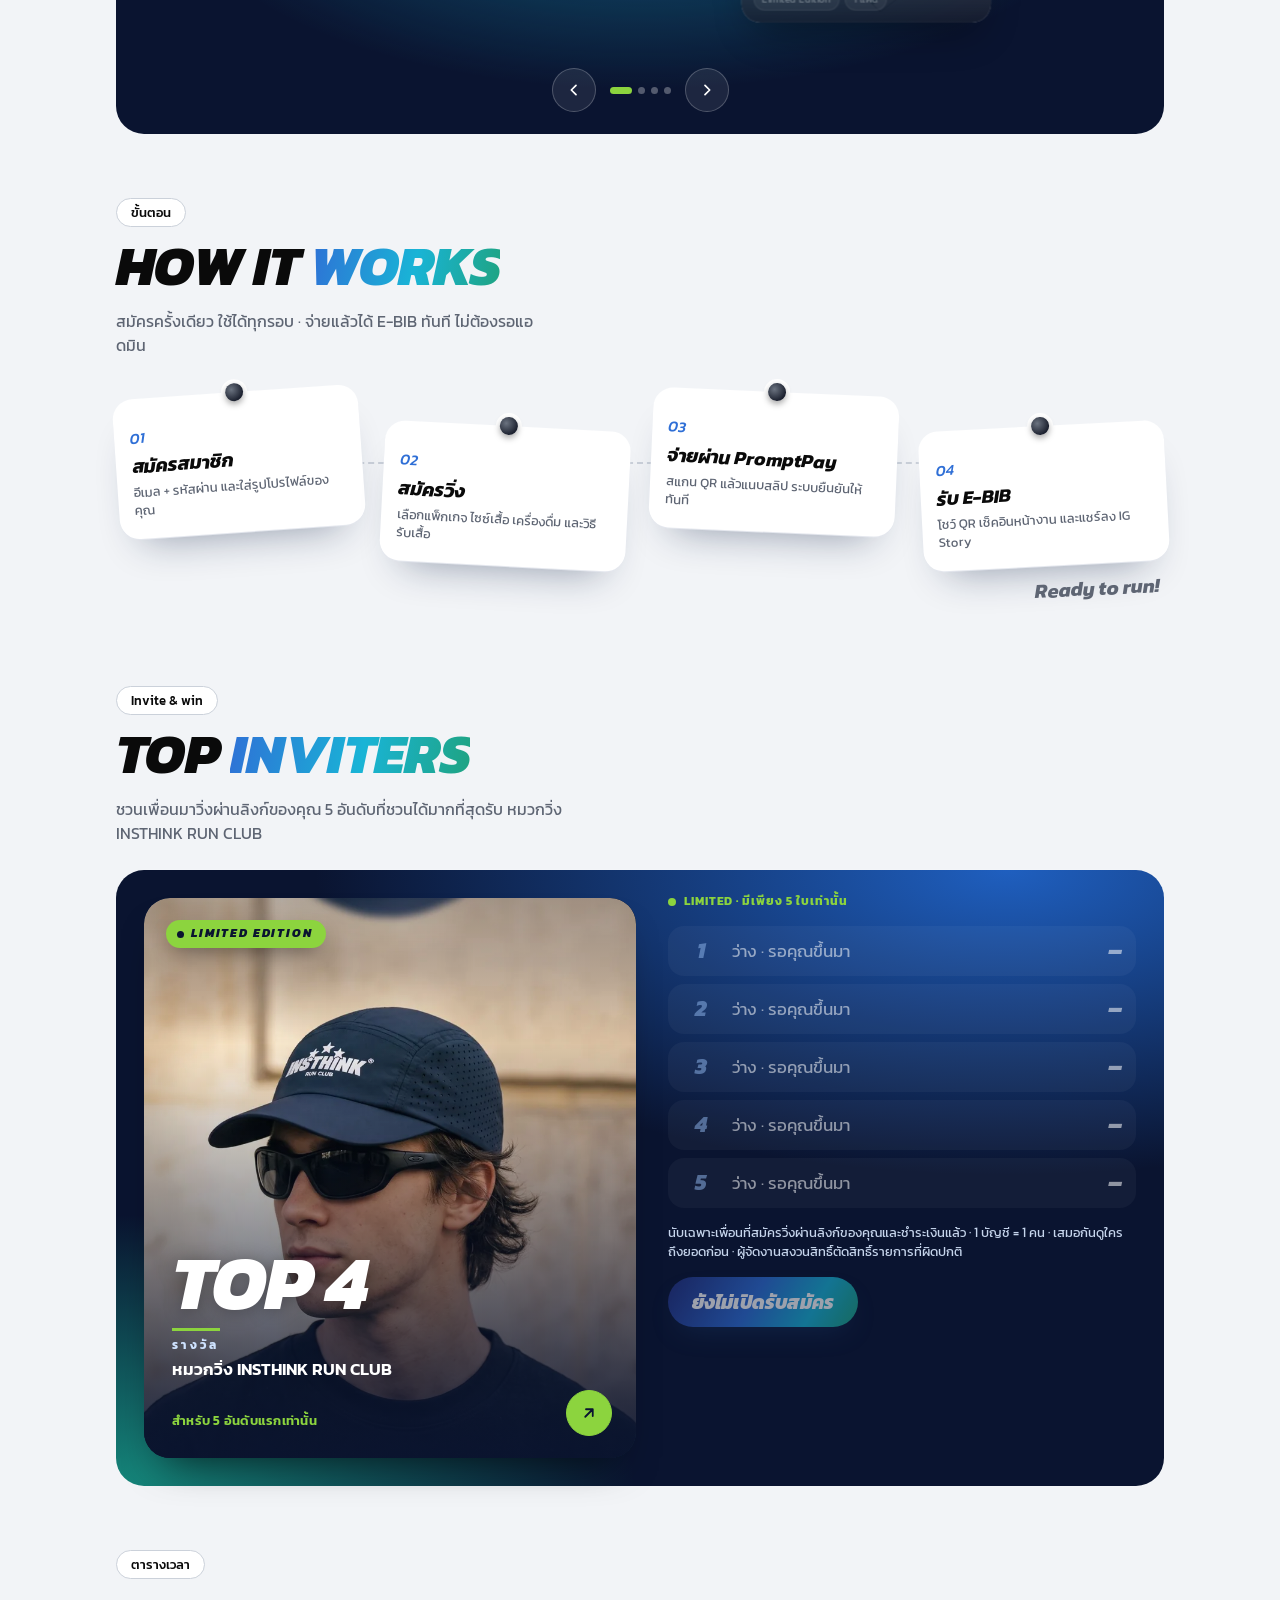
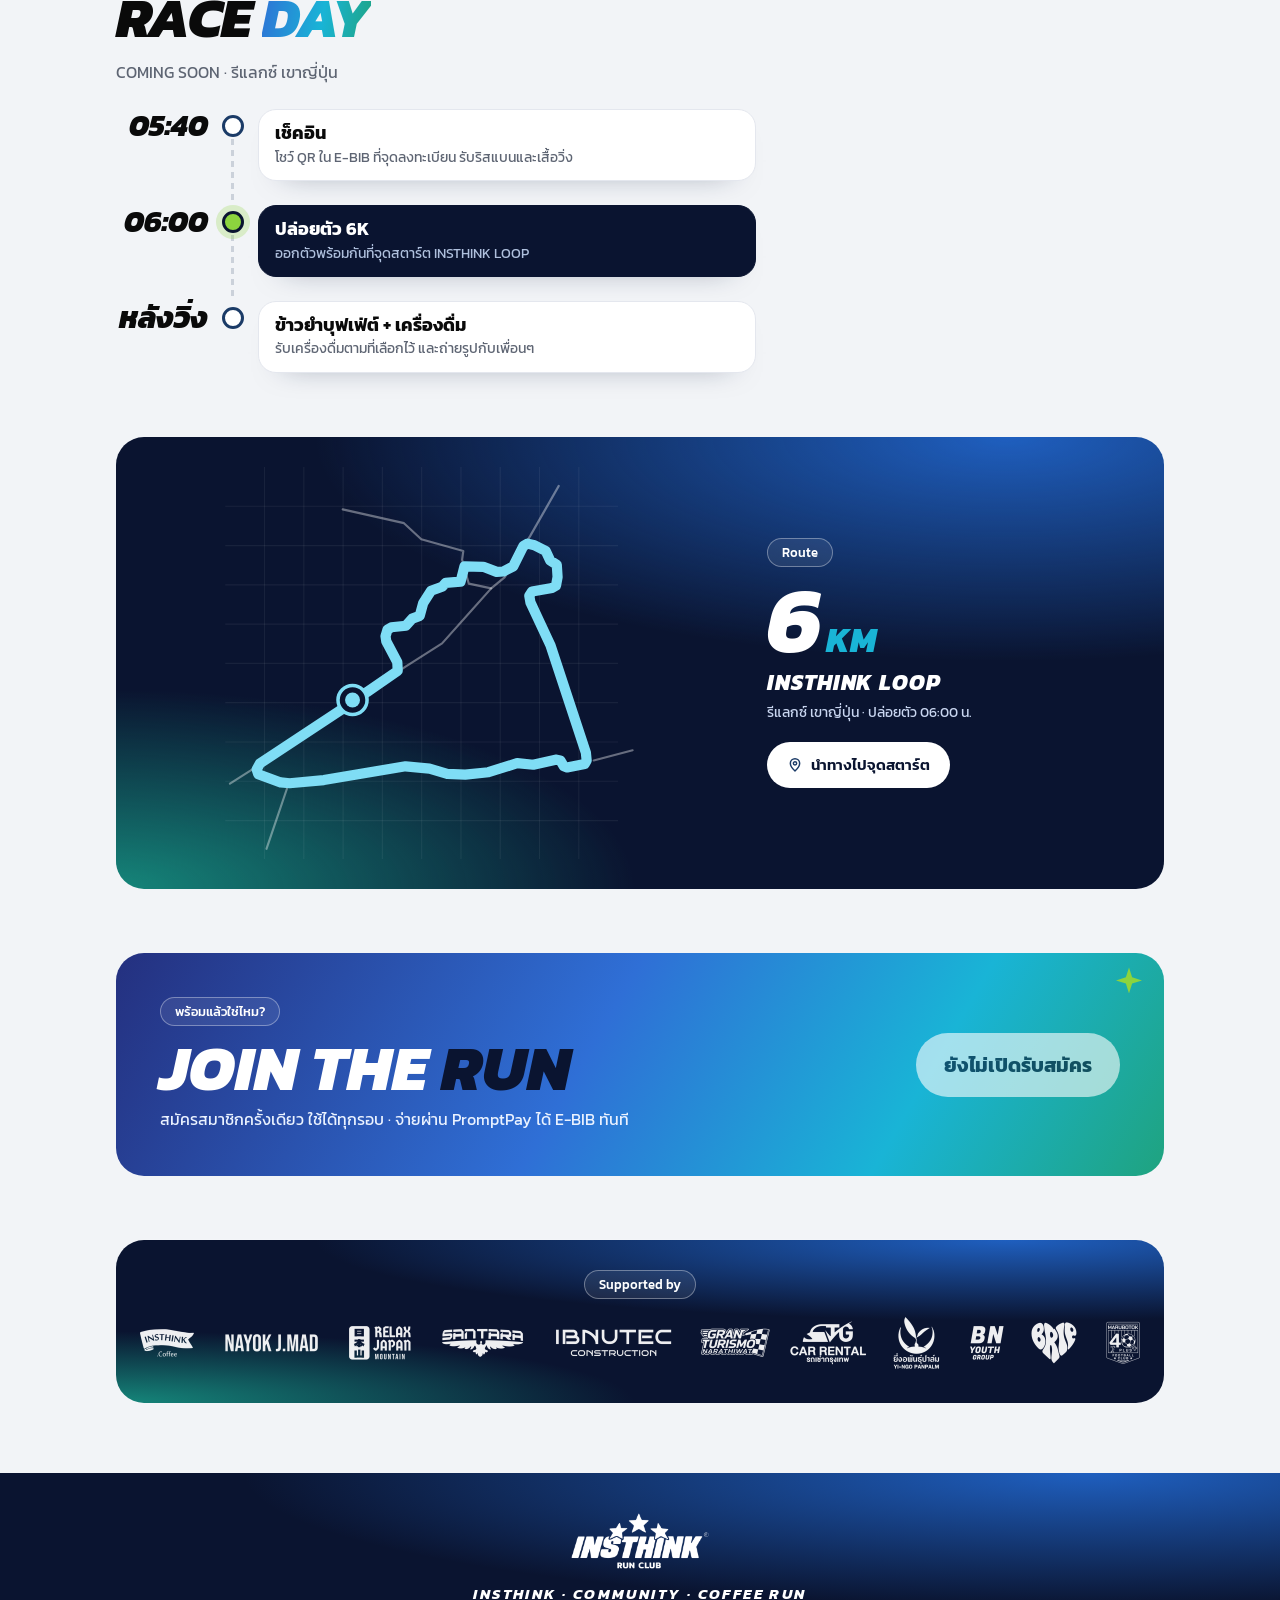
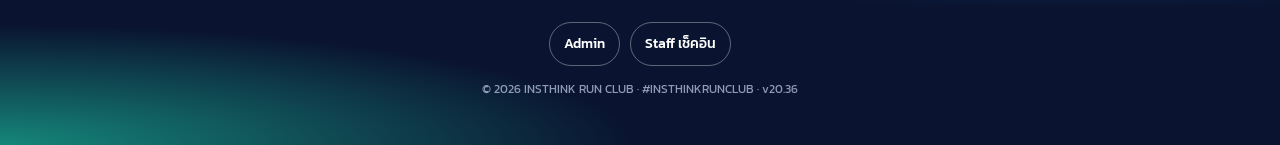
==== commit 22db0b7c: "Add files via upload" ====
--- a/index.html
+++ b/index.html
@@ -6,12 +6,12 @@
   <meta name="theme-color" content="#FFFFFF">
   <script>try{var t=localStorage.getItem('irc_theme')||(matchMedia('(prefers-color-scheme: dark)').matches?'dark':'light');document.documentElement.dataset.theme=t;if(t==='dark')document.querySelector('meta[name=theme-color]').content='#070D1F'}catch(e){}</script>
   <title>INSTHINK RUN CLUB · สมัครวิ่ง 6K</title>
-  <meta name="description" content="สมัครวิ่ง 6K กับ INSTHINK RUN CLUB รับผ้าโพกหัว Bandana และ E-BIB ออนไลน์">
+  <meta name="description" content="สมัครวิ่ง 6K กับ INSTHINK RUN CLUB รับเสื้อวิ่ง INSTHINK RUN CLUB และ E-BIB ออนไลน์">
   <link rel="icon" href="img/logo.png">
   <link rel="preconnect" href="https://fonts.googleapis.com">
   <link rel="preconnect" href="https://fonts.gstatic.com" crossorigin>
   <link href="https://fonts.googleapis.com/css2?family=Kanit:ital,wght@0,300;0,400;0,500;0,600;0,700;0,800;1,700;1,800&display=swap" rel="stylesheet">
-  <link rel="stylesheet" href="css/style.css?v=20.34">
+  <link rel="stylesheet" href="css/style.css?v=20.36">
 </head>
 <body>
   <header class="site-head" data-nav></header>
@@ -23,7 +23,7 @@
       <span class="hero3-chip glass"><i></i>COMMUNITY COFFEE RUN · 6K</span>
       <h1><span>Run.</span><span class="accent">Coffee.</span><span>Flow.</span></h1>
       <span id="evEdition" hidden>INSTHINK RUN CLUB</span>
-      <p class="hero3-sub">วิ่ง 6 กิโลเมตรกับเพื่อนในชุมชน รับผ้าโพกหัว ริสแบน สติกเกอร์ Limited Edition และข้าวยำบุฟเฟ่ต์กับกาแฟหลังเข้าเส้นชัย</p>
+      <p class="hero3-sub">วิ่ง 6 กิโลเมตรกับเพื่อนในชุมชน รับเสื้อวิ่ง ริสแบน สติกเกอร์ Limited Edition และข้าวยำบุฟเฟ่ต์กับกาแฟหลังเข้าเส้นชัย</p>
       <div class="hero-meta">
         <span class="meta-chip glass"><b id="evDate">—</b></span>
         <span class="meta-chip glass">ปล่อยตัว <b id="evTime">—</b></span>
@@ -56,15 +56,15 @@
         <div>
           <span class="kicker">ของที่ได้รับ</span>
           <h2 class="block-title">Race <span class="g">Kit</span></h2>
-          <p class="muted">ทุกชิ้นรวมในค่าสมัคร 256 บาท · ซื้อผ้าโพกหัวอย่างเดียวได้ 190 บาท</p>
+          <p class="muted">ทุกชิ้นรวมในค่าสมัคร 256 บาท · ซื้อเสื้อวิ่งอย่างเดียวได้ 190 บาท</p>
         </div>
       </div>
       <!-- Coverflow: การ์ดกลางใหญ่ ข้างๆ เล็ก/จาง เลื่อนเองอัตโนมัติ + ปุ่มซ้ายขวา + ปัดได้ -->
       <div class="cf" id="kitFlow" aria-roledescription="carousel" aria-label="ของที่ได้รับ">
         <div class="cf-stage">
-          <figure class="cf-card light flat"><img src="img/bandana-flat.webp" alt="ผ้าโพกหัว INSTHINK Bandana">
-            <span class="cf-tag">ทุกแพ็กเกจ</span><span class="cf-no">01</span>
-            <figcaption><b>ผ้าโพกหัว Bandana</b><span><i>Free size</i><i>ลาย 日本山</i></span></figcaption></figure>
+          <figure class="cf-card light flat"><img src="img/shirt-sample.webp" alt="เสื้อวิ่ง INSTHINK RUN CLUB (ภาพตัวอย่าง)" style="object-position:50% 30%">
+            <span class="cf-tag">ภาพตัวอย่าง</span><span class="cf-no">01</span>
+            <figcaption><b>เสื้อวิ่ง</b><span><i>XS–3XL</i><i>Limited</i></span></figcaption></figure>
           <figure class="cf-card"><img src="img/stickers.webp" alt="สติกเกอร์ Limited Edition">
             <span class="cf-tag">เฉพาะนักวิ่ง</span><span class="cf-no">02</span>
             <figcaption><b>สติกเกอร์ Limited</b><span><i>Limited Edition</i><i>1 แผ่น</i></span></figcaption></figure>
@@ -90,7 +90,7 @@
       <p class="muted" style="max-width:420px">สมัครครั้งเดียว ใช้ได้ทุกรอบ · จ่ายแล้วได้ E-BIB ทันที ไม่ต้องรอแอดมิน</p>
       <div class="pins" data-reveal="stagger">
         <article class="pin"><i></i><small>01</small><h3>สมัครสมาชิก</h3><p>อีเมล + รหัสผ่าน และใส่รูปโปรไฟล์ของคุณ</p></article>
-        <article class="pin"><i></i><small>02</small><h3>สมัครวิ่ง</h3><p>เลือกแพ็กเกจ เครื่องดื่ม และวิธีรับผ้าโพกหัว</p></article>
+        <article class="pin"><i></i><small>02</small><h3>สมัครวิ่ง</h3><p>เลือกแพ็กเกจ ไซซ์เสื้อ เครื่องดื่ม และวิธีรับเสื้อ</p></article>
         <article class="pin"><i></i><small>03</small><h3>จ่ายผ่าน PromptPay</h3><p>สแกน QR แล้วแนบสลิป ระบบยืนยันให้ทันที</p></article>
         <article class="pin"><i></i><small>04</small><h3>รับ E-BIB</h3><p>โชว์ QR เช็คอินหน้างาน และแชร์ลง IG Story</p></article>
       </div>
@@ -163,9 +163,10 @@
 
   <footer class="site-foot"><img src="img/logo.png" alt="INSTHINK RUN CLUB"></footer>
 
-  <script src="js/config.js?v=20.34"></script>
-  <script src="js/api.js?v=20.34"></script>
-  <script src="js/common.js?v=20.34"></script>
-  <script src="js/home.js?v=20.34"></script>
+  <script src="js/config.js?v=20.36"></script>
+  <script src="js/api.js?v=20.36"></script>
+  <script src="js/common.js?v=20.36"></script>
+  <script src="js/lightbox.js?v=20.36"></script>
+  <script src="js/home.js?v=20.36"></script>
 </body>
 </html>
--- a/css/style.css
+++ b/css/style.css
@@ -1387,3 +1387,50 @@
   .hero3-cta .btn { min-height: 52px; font-size: 16px; }
   .hero3-body { padding-bottom: calc(16px + env(safe-area-inset-bottom)); }
 }
+
+/* ===== v20.35 Race Kit: แตะดูรูปเต็มจอ + ซูม ===== */
+.cf-card { cursor: zoom-in; }
+.cf-zoom { position: absolute; z-index: 3; right: 10px; top: 10px; width: 44px; height: 44px; border-radius: 50%; display: grid; place-items: center; border: 1px solid rgba(255,255,255,.35); background: rgba(10,20,48,.55); color: #fff; backdrop-filter: blur(6px); cursor: pointer; opacity: 0; pointer-events: none; transition: opacity .2s; }
+.cf-card.on .cf-zoom { opacity: 1; pointer-events: auto; }
+.cf-zoom:focus-visible { outline: 3px solid #8CD43E; outline-offset: 2px; }
+.cf-card .cf-no { right: 62px; }
+html.zv-open, html.zv-open body { overflow: hidden; }
+.zv { position: fixed; inset: 0; z-index: 2000; background: rgba(5,10,24,.96); color: #fff; opacity: 0; transition: opacity .2s; }
+.zv.in { opacity: 1; }
+.zv-stage { position: absolute; inset: 0; display: grid; place-items: center; overflow: hidden; touch-action: none; user-select: none; -webkit-user-select: none; }
+.zv-img { max-width: 100vw; max-height: 100vh; max-height: 100svh; object-fit: contain; will-change: transform; transform-origin: 50% 50%; cursor: zoom-in; -webkit-touch-callout: none; }
+.zv.zoomed .zv-img { cursor: grab; }
+.zv-top { position: absolute; z-index: 2; top: 0; left: 0; right: 0; display: flex; justify-content: space-between; align-items: center; padding: max(12px, env(safe-area-inset-top)) 14px 0 18px; pointer-events: none; }
+.zv-top > * { pointer-events: auto; }
+.zv-count { font-size: 14px; color: #C6D5EC; letter-spacing: .08em; }
+.zv-btn { width: 48px; height: 48px; border-radius: 50%; display: grid; place-items: center; border: 1px solid rgba(255,255,255,.25); background: rgba(255,255,255,.1); color: #fff; cursor: pointer; backdrop-filter: blur(8px); }
+.zv-btn:focus-visible { outline: 3px solid #8CD43E; outline-offset: 2px; }
+.zv-nav { position: absolute; z-index: 2; top: 50%; transform: translateY(-50%); }
+.zv-prev { left: 12px; } .zv-next { right: 12px; }
+.zv-bottom { position: absolute; z-index: 2; left: 0; right: 0; bottom: 0; padding: 0 18px max(18px, env(safe-area-inset-bottom)); text-align: center; pointer-events: none; background: linear-gradient(180deg, transparent, rgba(5,10,24,.85)); }
+.zv-bottom > * { pointer-events: auto; }
+.zv-cap { margin: 0 0 10px; font: 700 italic 20px/1.2 var(--font); }
+.zv-zoom { display: inline-flex; gap: 10px; }
+.zv-hint { margin: 10px 0 0; font-size: 12px; color: #9AA8C0; }
+.zv.zoomed .zv-nav, .zv.zoomed .zv-hint { opacity: 0; pointer-events: none; }
+@media (hover: none) { .zv-nav { display: none; } }
+@media (prefers-reduced-motion: reduce) { .zv, .zv-img { transition: none !important; } }
+.zv-img { max-width: calc(100vw - 24px); max-height: calc(100vh - 200px); max-height: calc(100svh - 200px); }
+@media (hover: hover) and (min-width: 700px) { .zv-img { max-width: calc(100vw - 160px); } }
+
+/* ===== v20.36 เสื้อวิ่ง: เลือกไซซ์ + ตารางไซซ์ ===== */
+.field > .label { display: block; font-size: 14px; font-weight: 500; margin-bottom: 8px; }
+.size-chips .chip span { min-width: 56px; min-height: 44px; justify-content: center; text-align: center; display: inline-flex; align-items: center; }
+.size-chart { margin-top: 10px; }
+.size-chart summary { cursor: pointer; color: var(--navy); font-size: 14px; font-weight: 500; min-height: 44px; display: inline-flex; align-items: center; }
+.size-chart table { width: 100%; border-collapse: collapse; font-size: 14px; margin-top: 4px; }
+.size-chart th, .size-chart td { padding: 8px 10px; border-bottom: 1px solid var(--line); text-align: center; }
+.size-chart th { font-weight: 500; color: var(--muted); }
+.size-row { display: flex; flex-wrap: wrap; gap: 6px; padding-top: 6px; }
+.size-row span { flex: 1 0 44px; display: grid; justify-items: center; gap: 2px; padding: 8px 4px; border-radius: 10px; background: var(--surface-2); }
+.size-row small { font-size: 12px; color: var(--muted); }
+.size-row b { font-size: 18px; }
+.card.grid > .field { min-width: 0; }
+.size-chart, .size-chart > div { min-width: 0; max-width: 100%; }
+.size-chart table { table-layout: fixed; }
+.size-chart table { min-width: 0; }
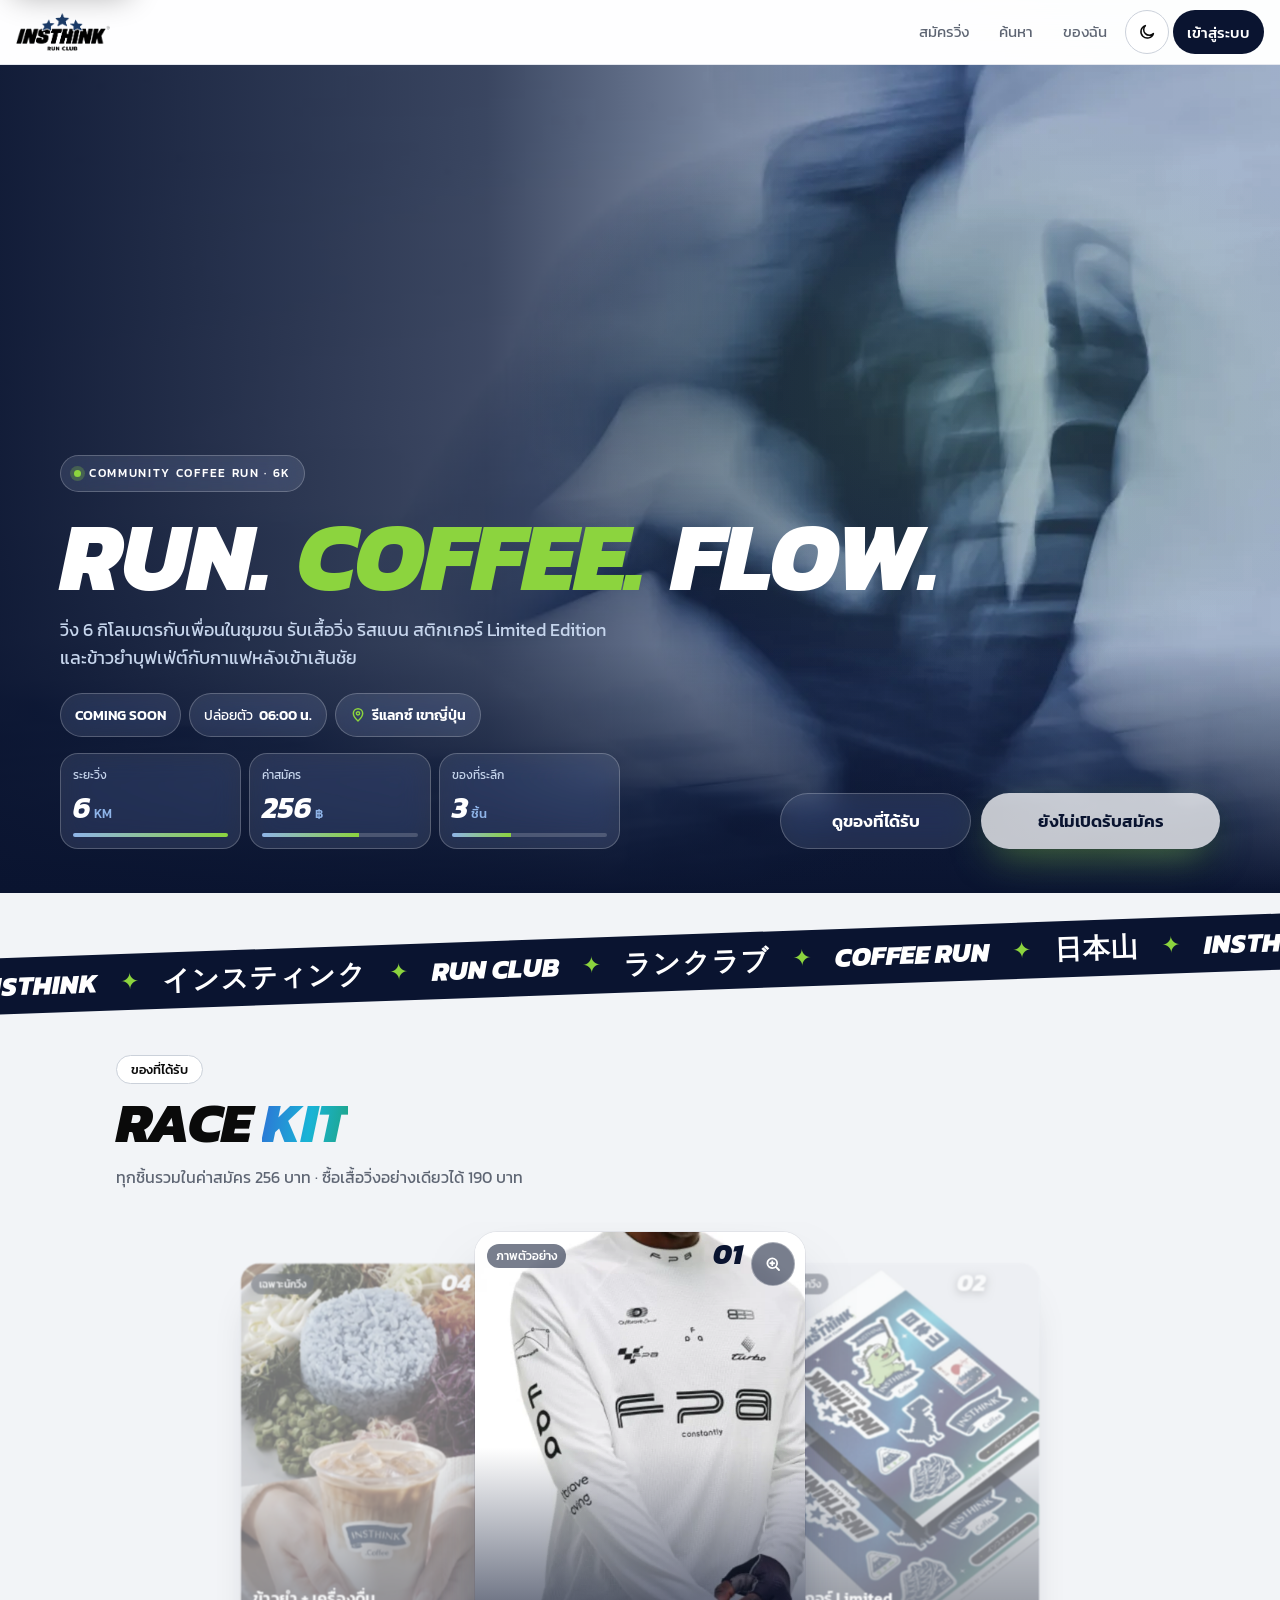
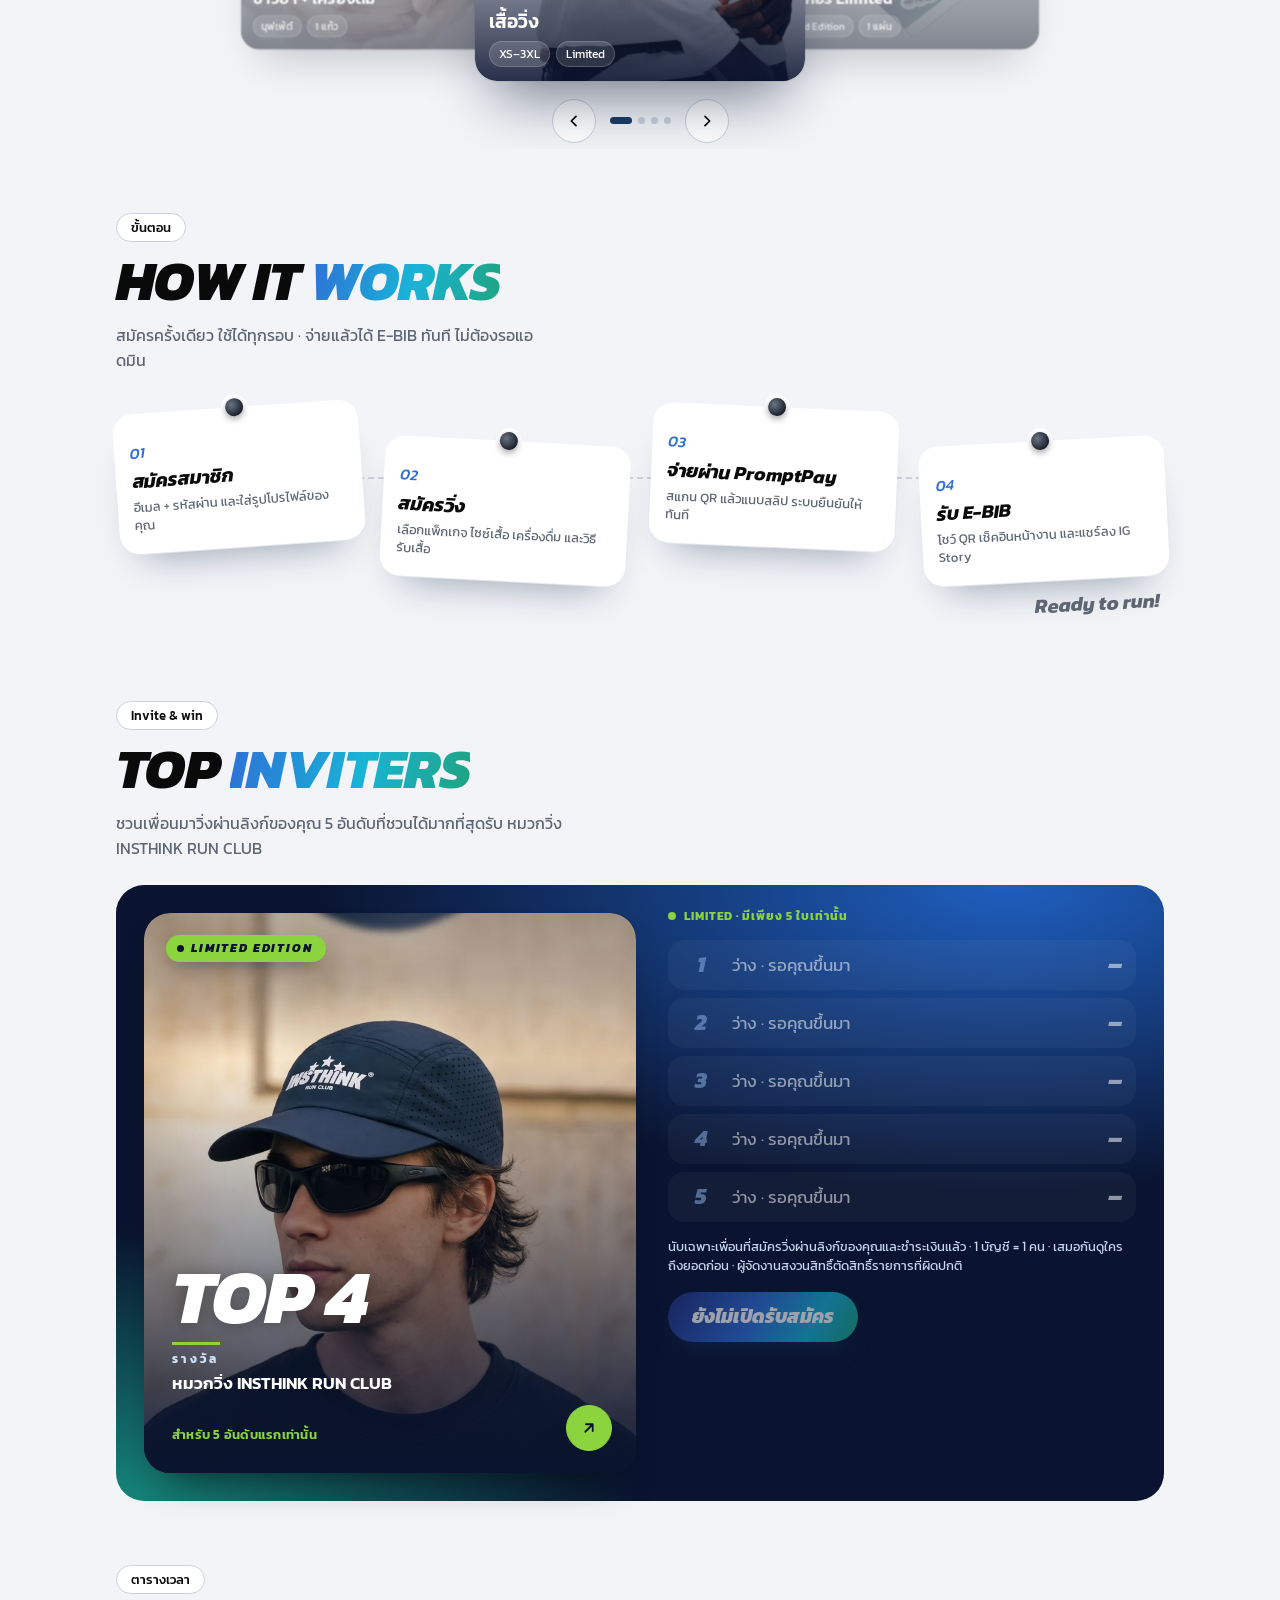
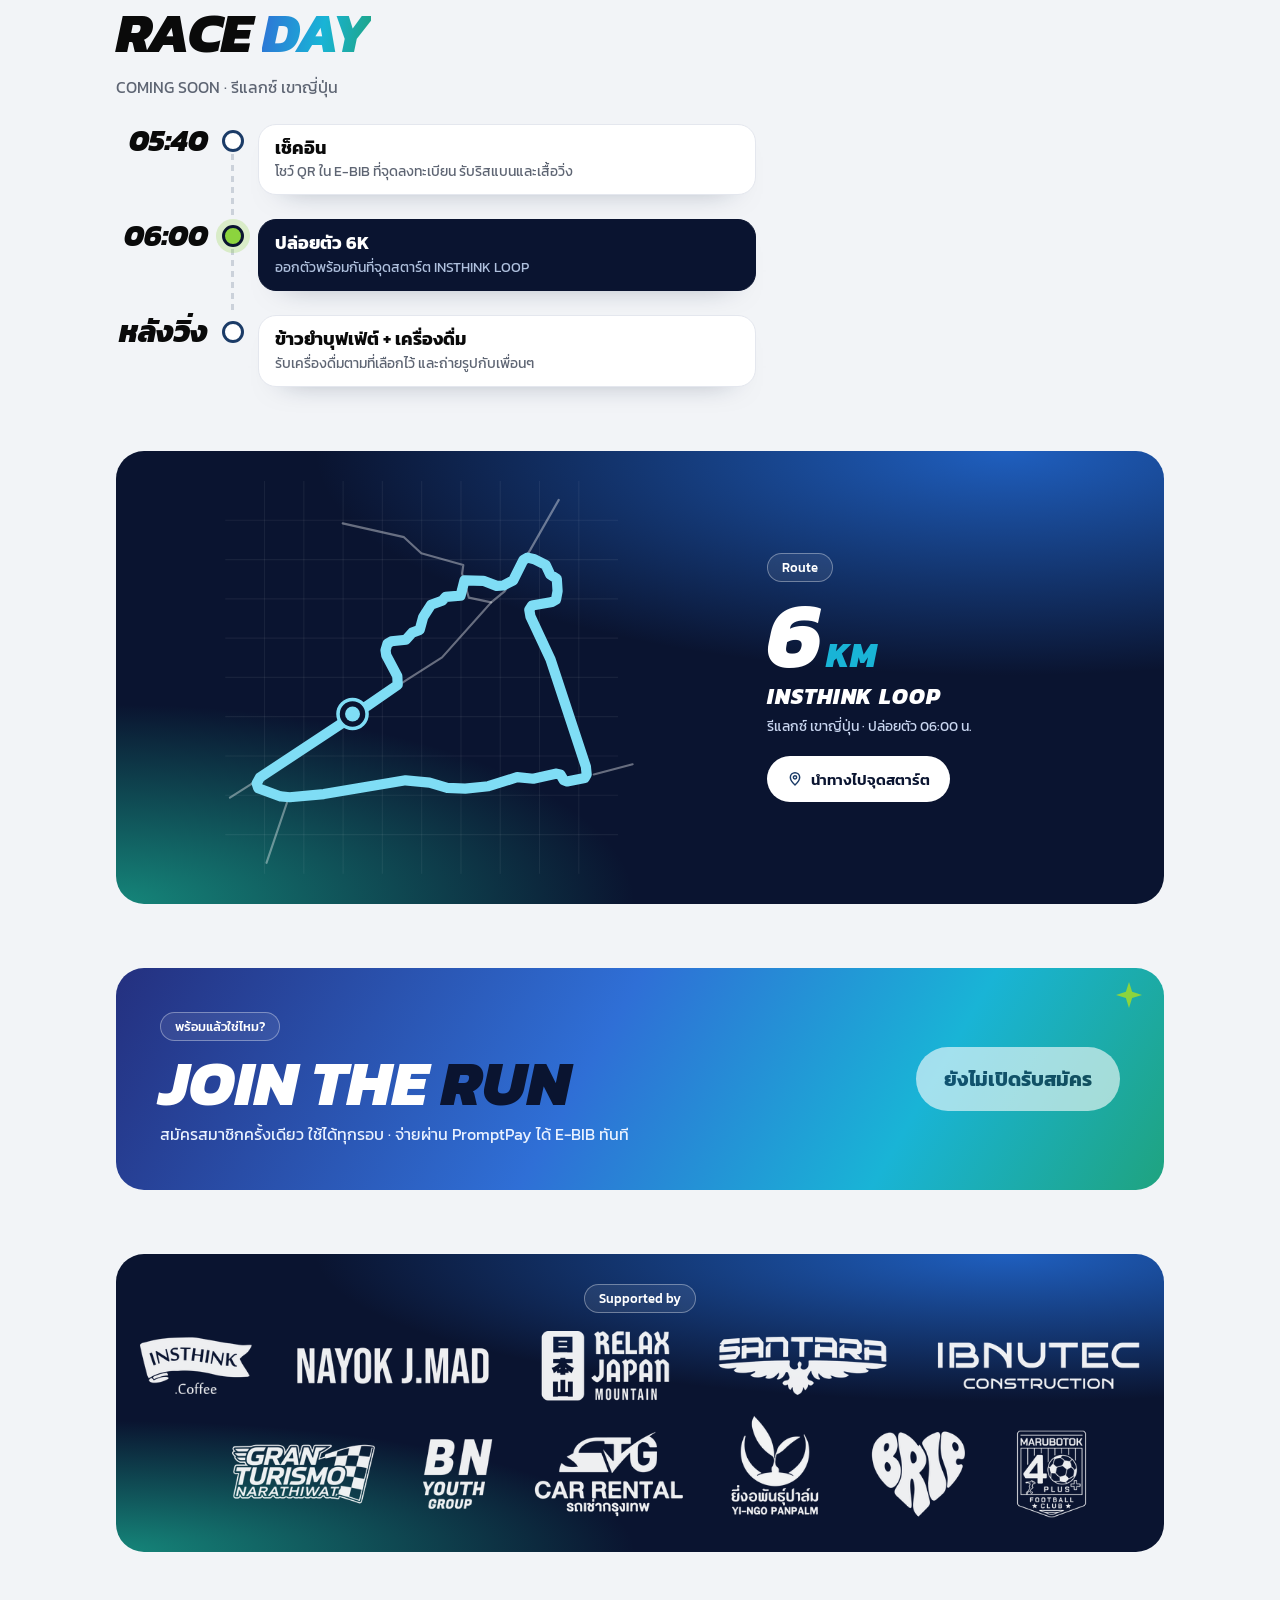
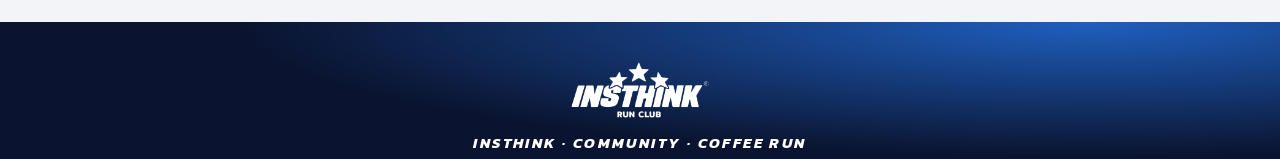
==== commit bd78c08a: "Add files via upload" ====
--- a/index.html
+++ b/index.html
@@ -11,7 +11,7 @@
   <link rel="preconnect" href="https://fonts.googleapis.com">
   <link rel="preconnect" href="https://fonts.gstatic.com" crossorigin>
   <link href="https://fonts.googleapis.com/css2?family=Kanit:ital,wght@0,300;0,400;0,500;0,600;0,700;0,800;1,700;1,800&display=swap" rel="stylesheet">
-  <link rel="stylesheet" href="css/style.css?v=20.36">
+  <link rel="stylesheet" href="css/style.css?v=20.40">
 </head>
 <body>
   <header class="site-head" data-nav></header>
@@ -62,7 +62,7 @@
       <!-- Coverflow: การ์ดกลางใหญ่ ข้างๆ เล็ก/จาง เลื่อนเองอัตโนมัติ + ปุ่มซ้ายขวา + ปัดได้ -->
       <div class="cf" id="kitFlow" aria-roledescription="carousel" aria-label="ของที่ได้รับ">
         <div class="cf-stage">
-          <figure class="cf-card light flat"><img src="img/shirt-sample.webp" alt="เสื้อวิ่ง INSTHINK RUN CLUB (ภาพตัวอย่าง)" style="object-position:50% 30%">
+          <figure class="cf-card light flat shirt"><img src="img/shirt-sample.webp" alt="เสื้อวิ่ง INSTHINK RUN CLUB (ภาพตัวอย่าง)" style="object-position:50% 30%">
             <span class="cf-tag">ภาพตัวอย่าง</span><span class="cf-no">01</span>
             <figcaption><b>เสื้อวิ่ง</b><span><i>XS–3XL</i><i>Limited</i></span></figcaption></figure>
           <figure class="cf-card"><img src="img/stickers.webp" alt="สติกเกอร์ Limited Edition">
@@ -163,10 +163,10 @@
 
   <footer class="site-foot"><img src="img/logo.png" alt="INSTHINK RUN CLUB"></footer>
 
-  <script src="js/config.js?v=20.36"></script>
-  <script src="js/api.js?v=20.36"></script>
-  <script src="js/common.js?v=20.36"></script>
-  <script src="js/lightbox.js?v=20.36"></script>
-  <script src="js/home.js?v=20.36"></script>
+  <script src="js/config.js?v=20.40"></script>
+  <script src="js/api.js?v=20.40"></script>
+  <script src="js/common.js?v=20.40"></script>
+  <script src="js/lightbox.js?v=20.40"></script>
+  <script src="js/home.js?v=20.40"></script>
 </body>
 </html>
--- a/css/style.css
+++ b/css/style.css
@@ -1434,3 +1434,20 @@
 .size-chart, .size-chart > div { min-width: 0; max-width: 100%; }
 .size-chart table { table-layout: fixed; }
 .size-chart table { min-width: 0; }
+
+/* ===== v20.37 Race Kit ลอยบนพื้นหลังหน้าเว็บ (ไม่มีกรอบน้ำเงิน) ===== */
+.cf { background: none; border-radius: 0; padding: 10px 0 6px; margin-inline: calc(50% - 50vw); }   /* เต็มความกว้างจอ ให้การ์ดข้าง ๆ ล้นขอบได้ */
+.cf-card { box-shadow: 0 28px 50px -22px rgba(10,20,48,.45); }
+.cf-card.on { box-shadow: 0 34px 60px -20px rgba(10,20,48,.55), 0 0 0 1px rgba(10,20,48,.06); }
+.cf-card:not(.on) { filter: saturate(calc(1 - var(--a) * .35)); opacity: calc(1 - var(--a) * .45); }
+.cf-btn { border-color: var(--line-2); background: var(--surface); color: var(--ink); }
+.cf-btn:hover { background: var(--surface-2); }
+.cf-dots button { background: var(--line-2); }
+.cf-dots button.on { background: var(--navy); }
+[data-theme="dark"] .cf-card { box-shadow: 0 28px 50px -18px rgba(0,0,0,.7); }
+[data-theme="dark"] .cf-dots button.on { background: var(--lime); }
+.cf-card.far { opacity: 0; }
+@media (min-width: 900px) { .cf-stage { --w: 330px; } }
+/* รูปเสื้อเต็มกรอบ (ไม่เว้นขอบแบบภาพสินค้าวางบนพื้น) */
+.cf-card.shirt > img { object-fit: cover; object-position: 50% 18%; padding: 0; background: #fff; }
+.cf-card.light.flat.shirt > img { object-fit: cover; object-position: 50% 18%; padding: 0; background: #fff; }
